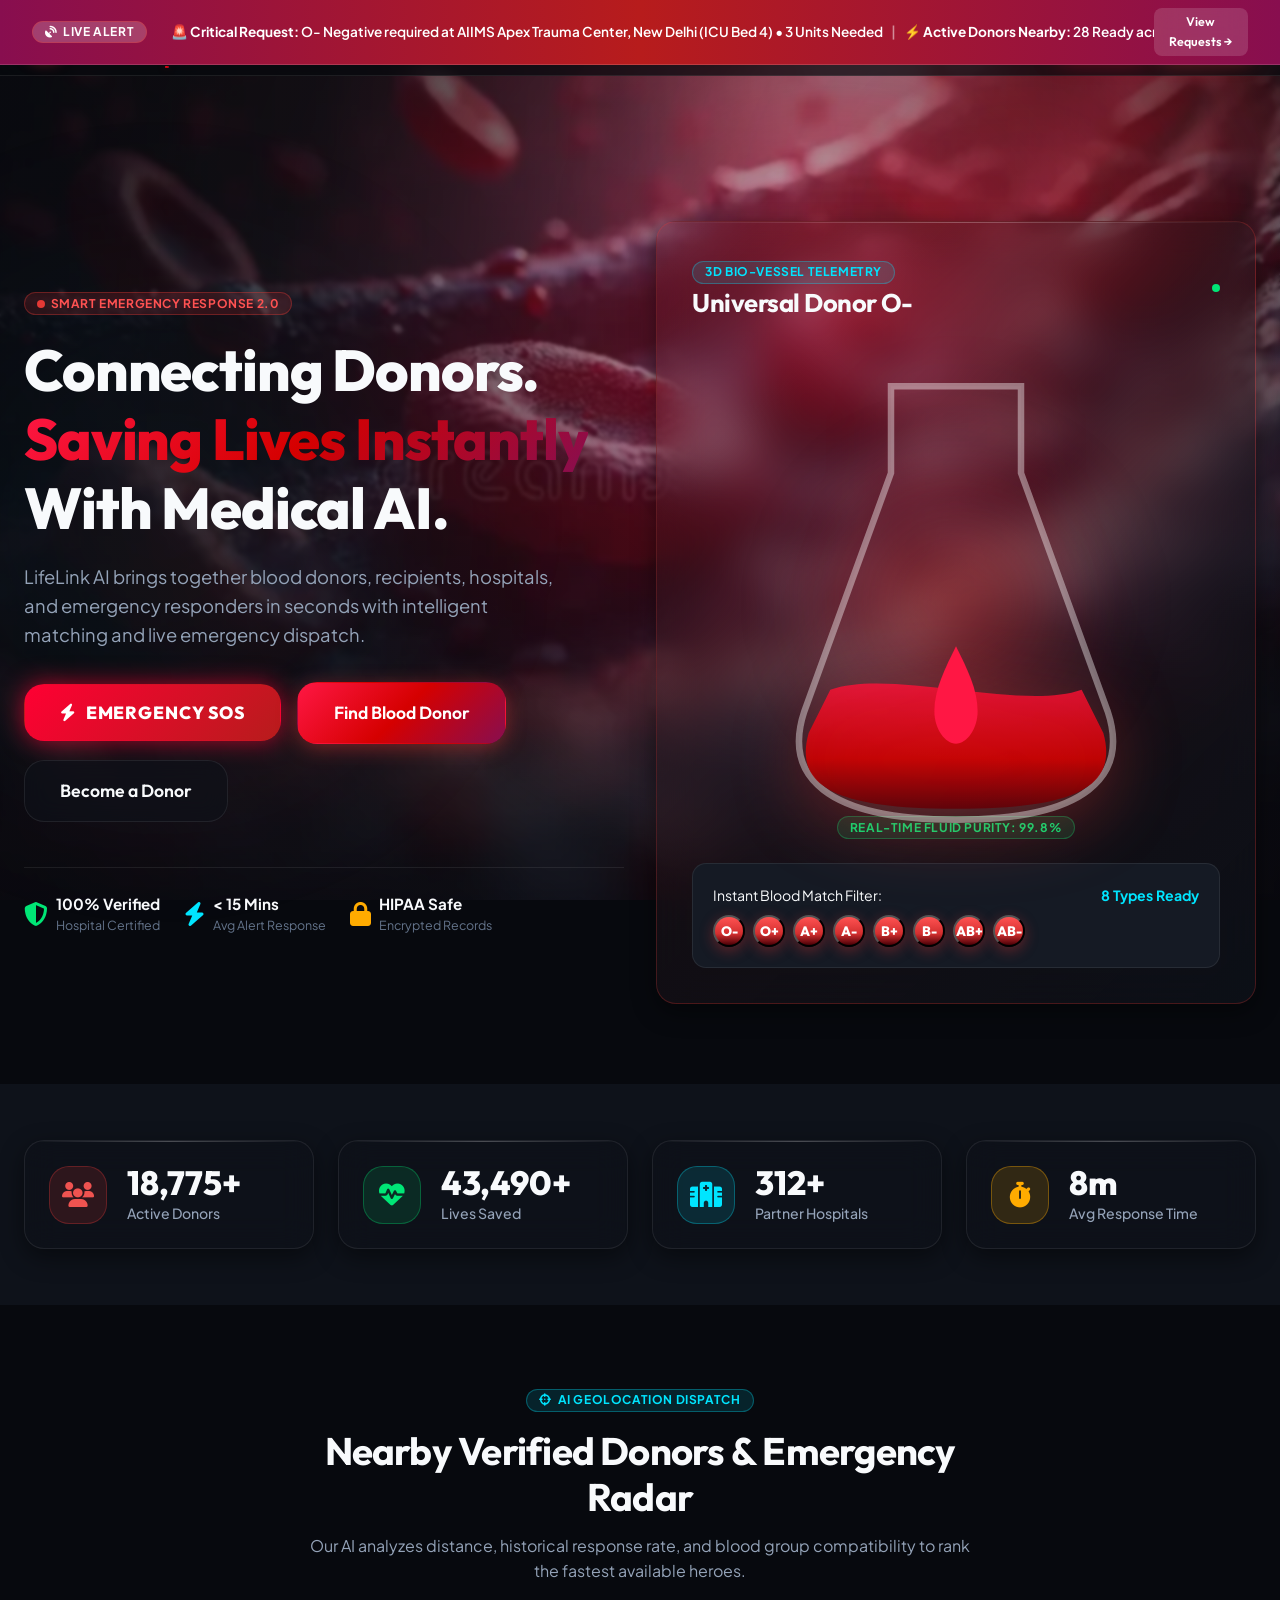
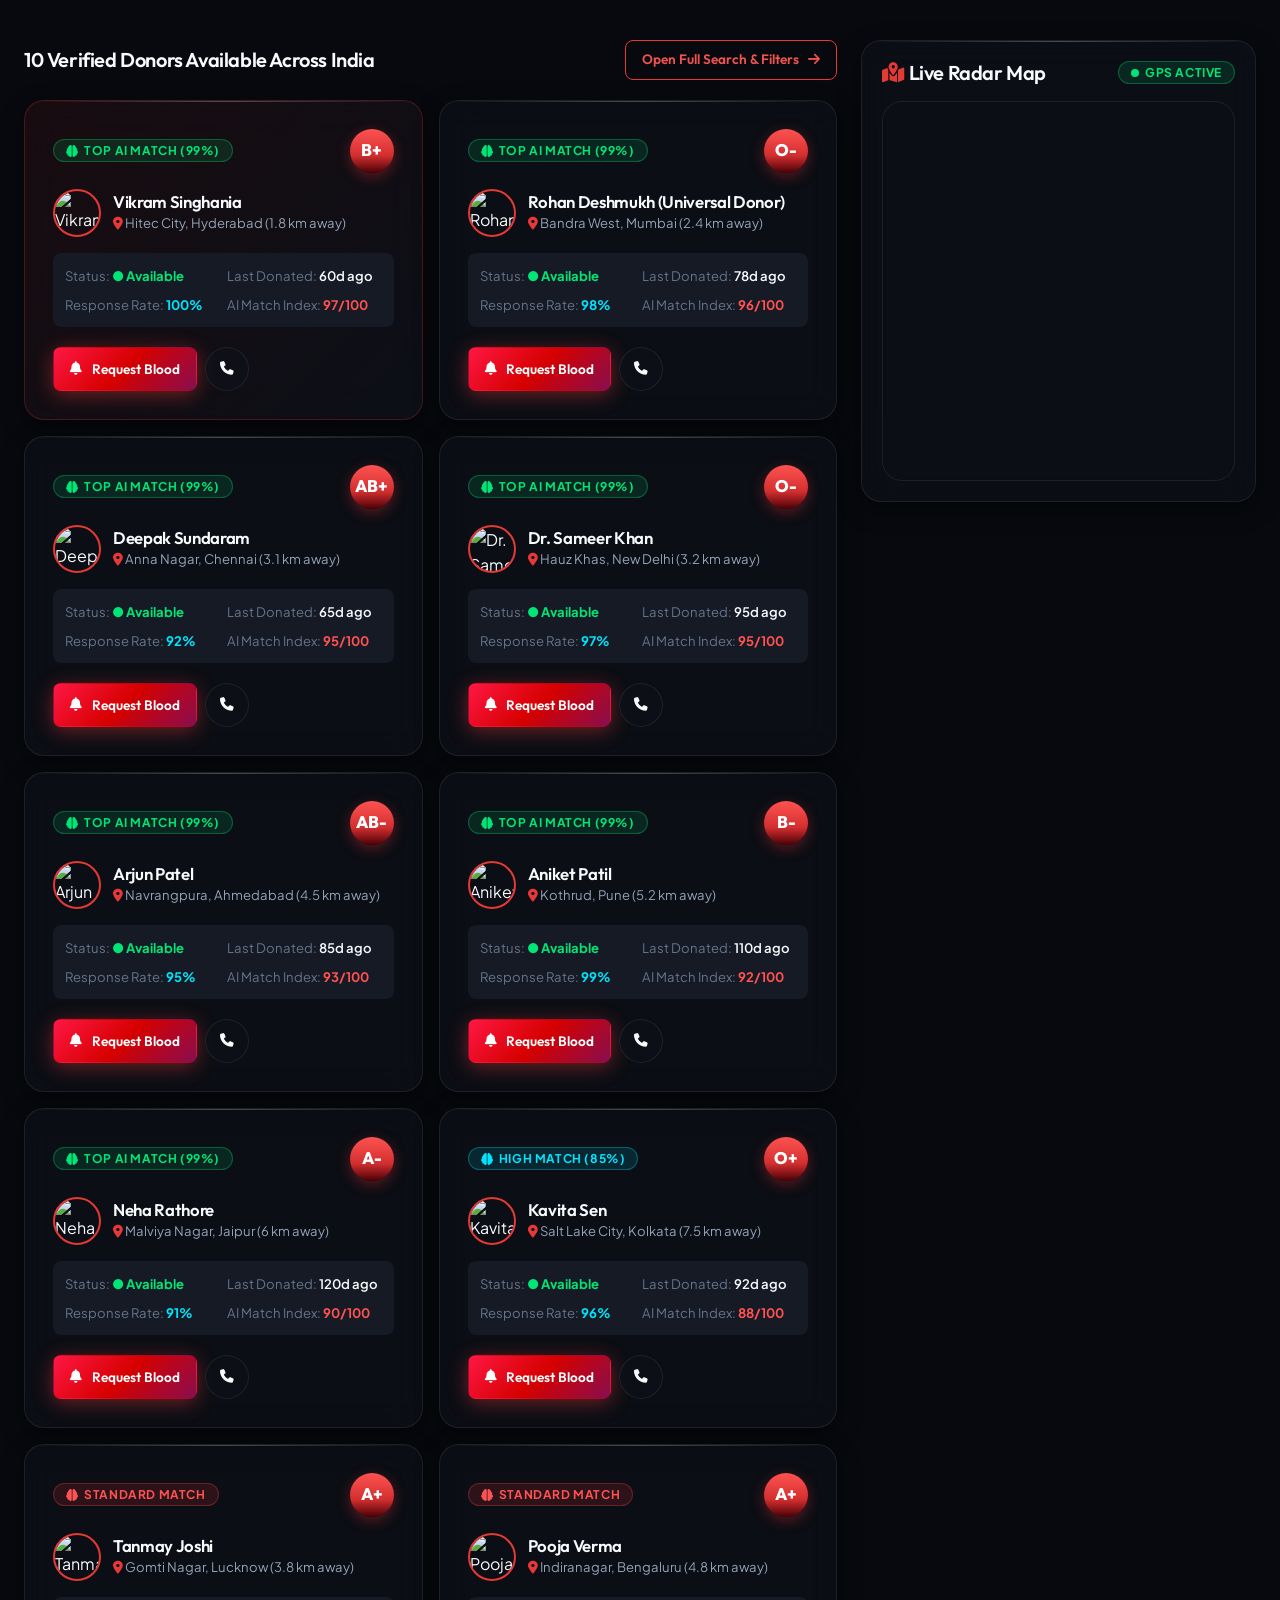
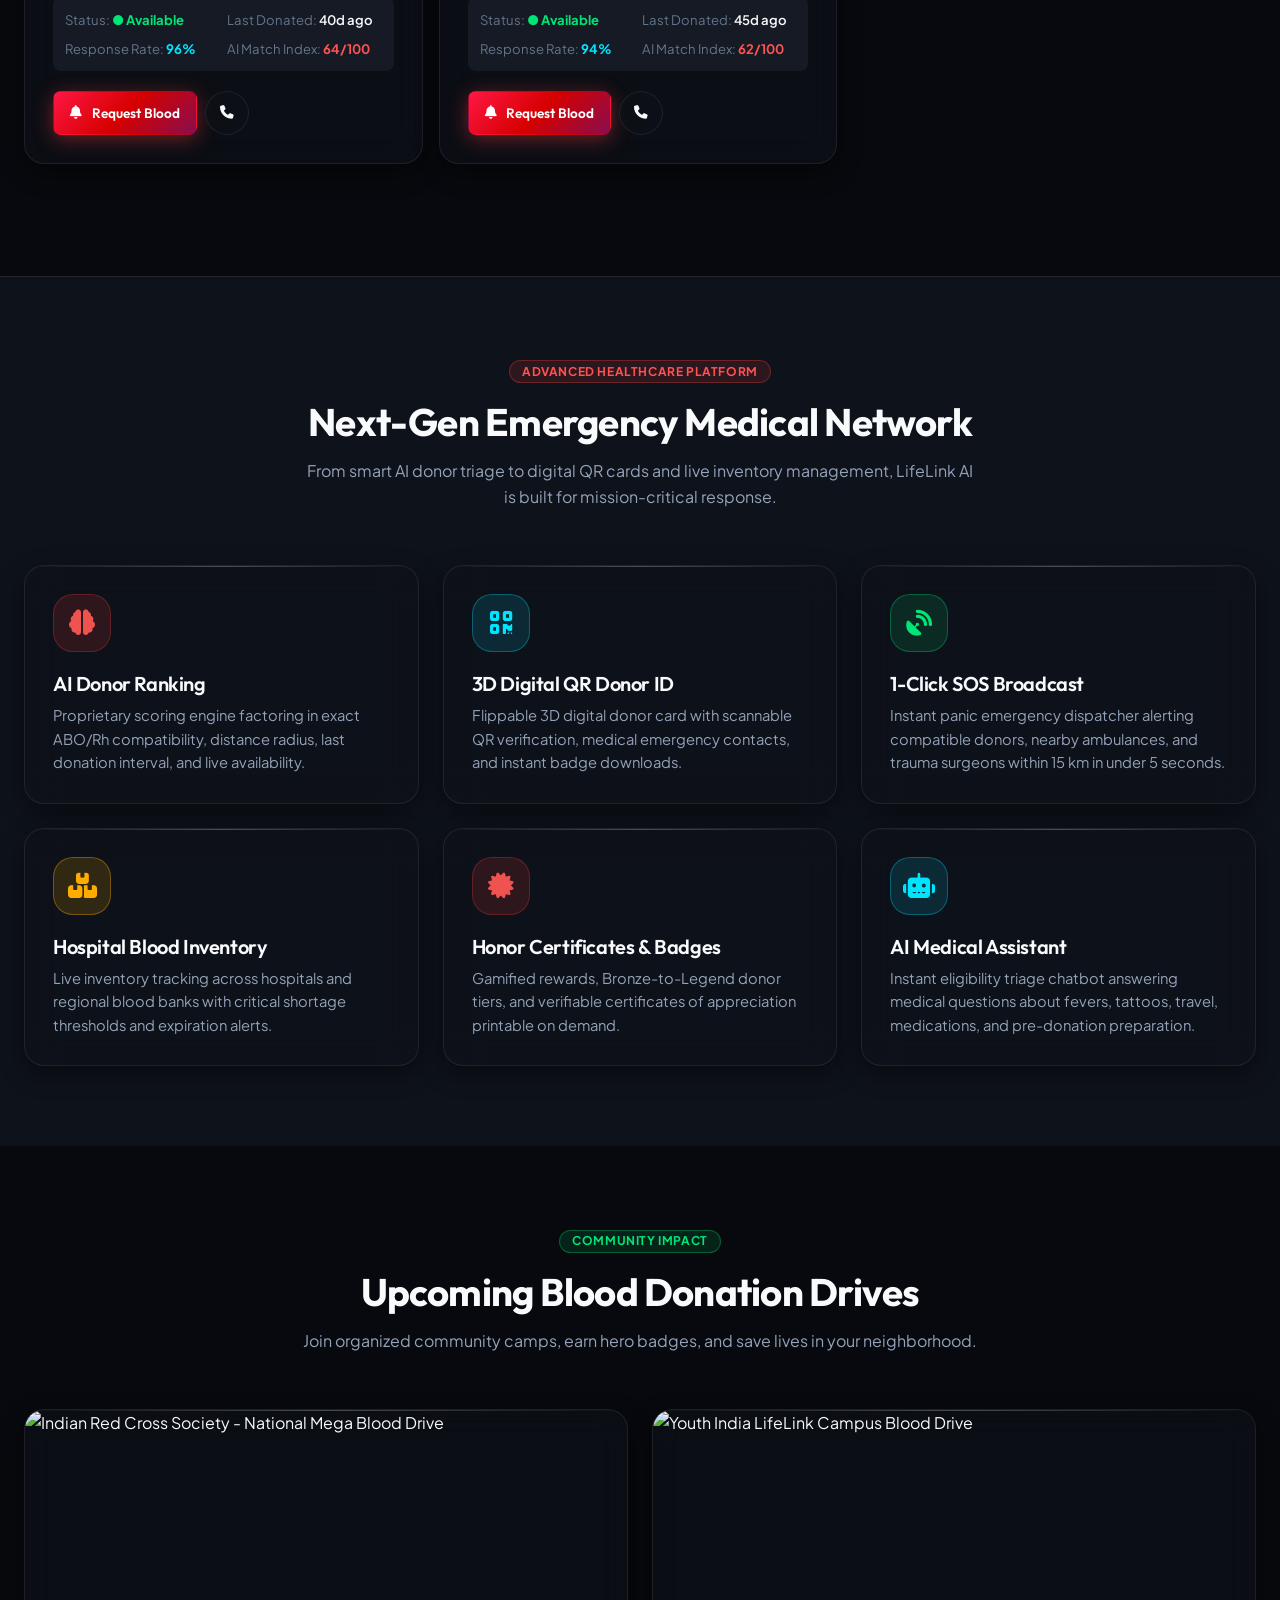
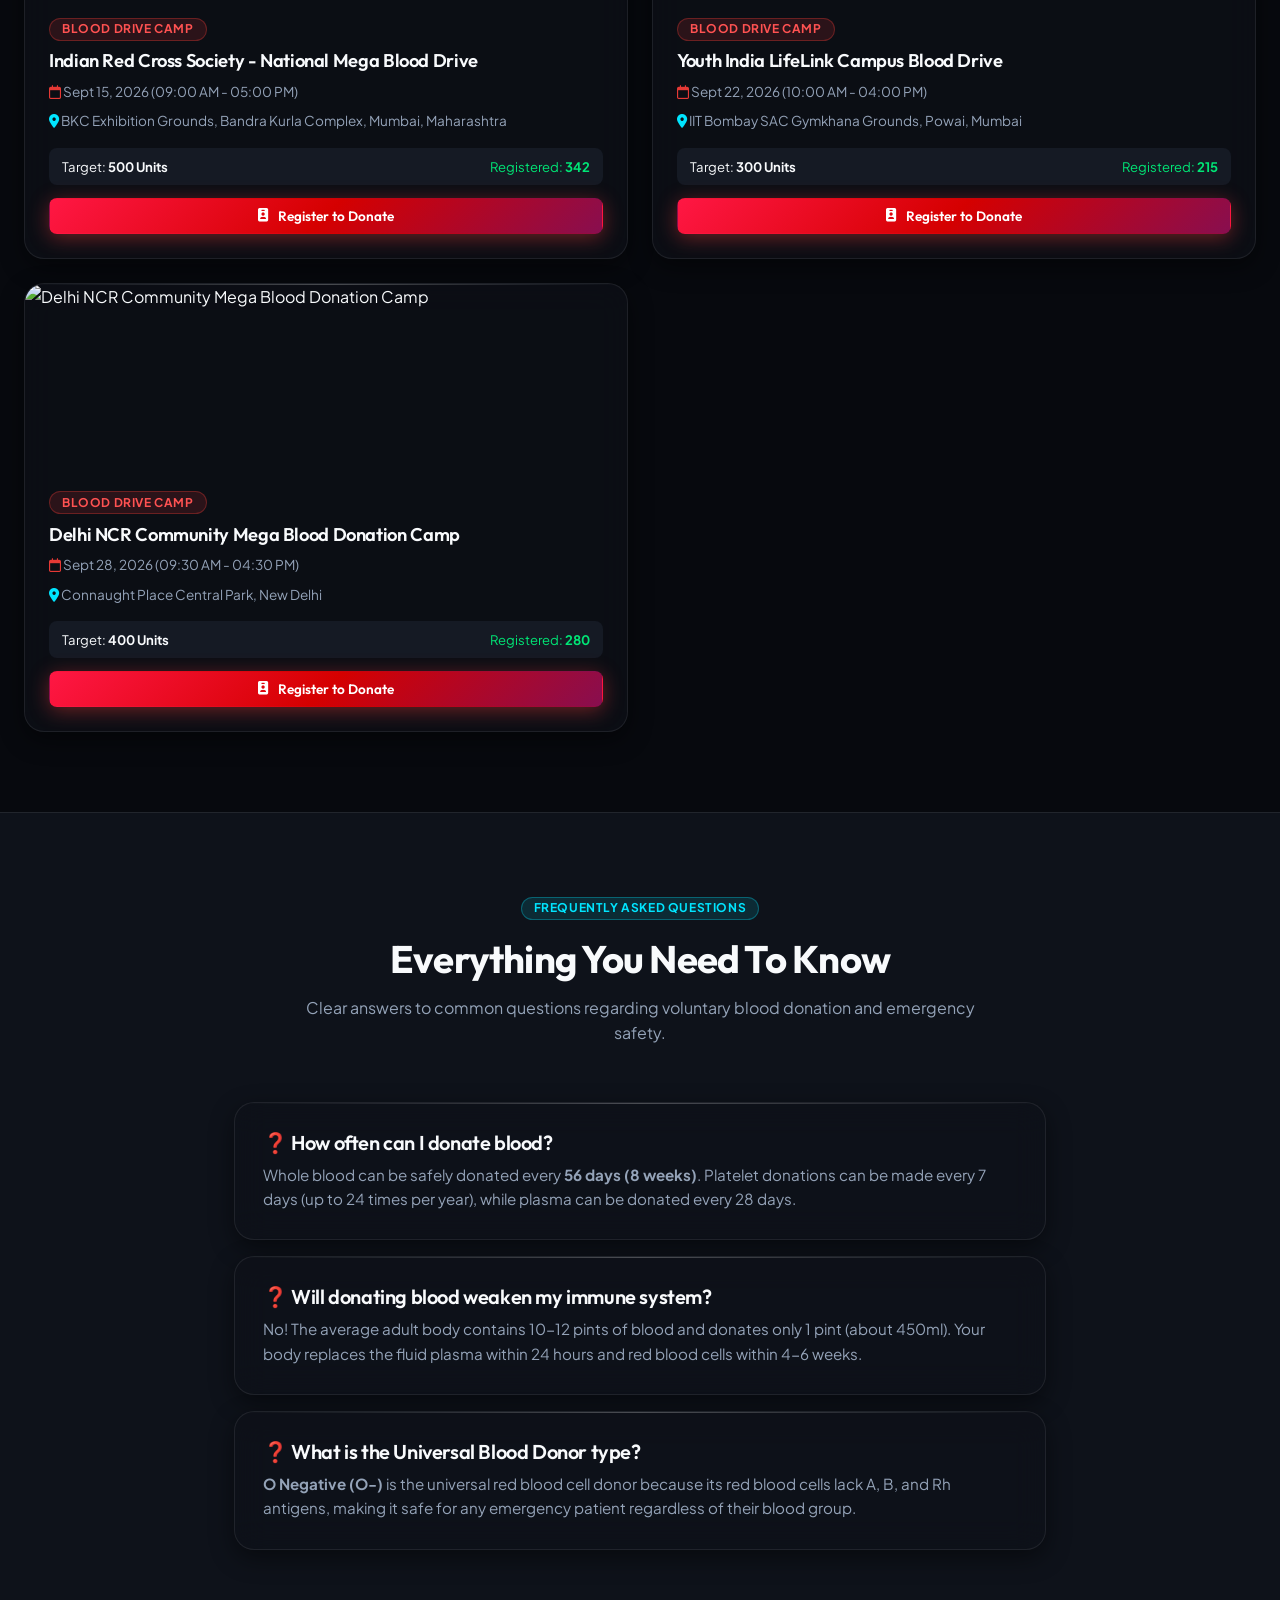
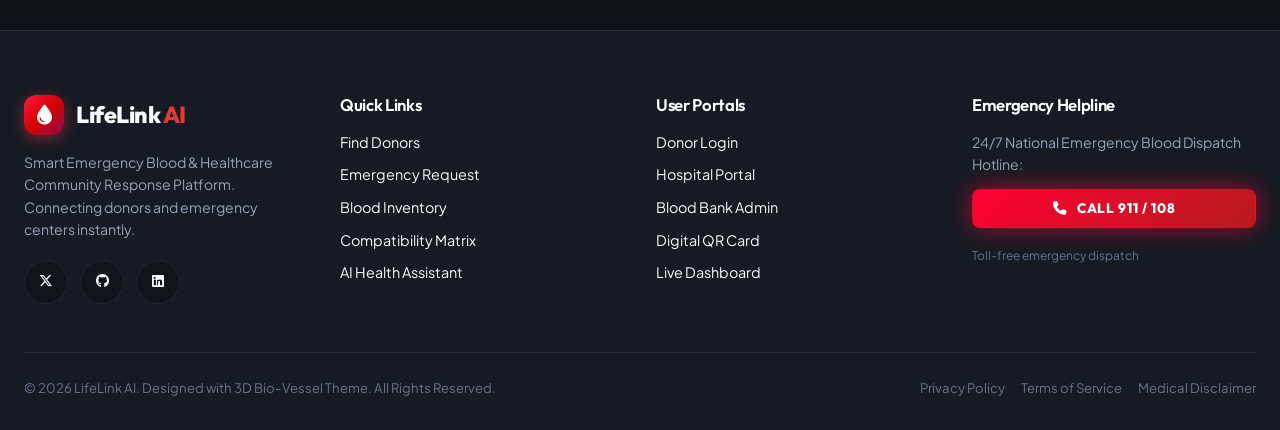
==== index.html @ 0a852bb2 "feat: LifeLink AI - Motion Video Background, Universal Light Mode & India Localization" ====
<!DOCTYPE html>
<html lang="en" data-theme="dark">
<head>
  <meta charset="UTF-8">
  <meta name="viewport" content="width=device-width, initial-scale=1.0">
  <title>LifeLink AI | Smart Emergency Blood & Community Response Platform</title>
  
  <!-- Meta SEO & PWA -->
  <meta name="description" content="LifeLink AI connects blood donors, recipients, hospitals, and emergency responders in real-time with AI matching and 3D medical visualizers.">
  <meta name="theme-color" content="#e53935">

  <!-- FontAwesome & Leaflet CSS -->
  <link rel="stylesheet" href="https://cdnjs.cloudflare.com/ajax/libs/font-awesome/6.4.0/css/all.min.css">
  <link rel="stylesheet" href="https://unpkg.com/leaflet@1.9.4/dist/leaflet.css" />

  <!-- App Stylesheets -->
  <link rel="stylesheet" href="css/style.css">
  <link rel="stylesheet" href="css/glassmorphism.css">
  <link rel="stylesheet" href="css/3d-theme.css">
  <link rel="stylesheet" href="css/dashboard.css">
  <link rel="stylesheet" href="css/responsive.css">
</head>
<body>

  <!-- Video & Motion Background Backdrop -->
  <div class="video-bg-container">
    <video class="video-bg" autoplay muted loop playsinline poster="assets/blood-cells-bg.webp">
      <source src="assets/blood-cells-motion.mp4" type="video/mp4">
    </video>
    <div class="video-bg-overlay"></div>
  </div>

  <!-- 3D WebGL Three.js Background Canvas (Blood Dropping from Glass Vase) -->
  <div id="threejs-bg-container"></div>
  <div class="ambient-glow ambient-glow-1"></div>
  <div class="ambient-glow ambient-glow-2"></div>

  <!-- App Wrapper -->
  <div class="app-wrapper">

    <!-- Emergency Broadcast Live Ticker -->
    <div class="emergency-ticker">
      <div class="container flex justify-between items-center" style="padding: 0 1rem;">
        <div class="ticker-content">
          <span class="badge badge-crimson" style="background: rgba(255,255,255,0.2); color: #fff;">
            <i class="fa-solid fa-satellite-dish"></i> LIVE ALERT
          </span>
          <div class="ticker-item">
            <span>🚨 <b>Critical Request:</b> O- Negative required at AIIMS Apex Trauma Center, New Delhi (ICU Bed 4) • 3 Units Needed</span>
            <span style="opacity: 0.5;">|</span>
            <span>⚡ <b>Active Donors Nearby:</b> 28 Ready across Mumbai, Delhi & Bengaluru • Average Dispatch: 11 Mins</span>
          </div>
        </div>
        <a href="request.html" class="btn btn-sm btn-glass" style="background: rgba(255,255,255,0.15); color: #fff; border: none; padding: 0.25rem 0.75rem; font-size: 0.78rem;">
          View Requests →
        </a>
      </div>
    </div>

    <!-- Navigation Bar -->
    <nav class="navbar">
      <div class="nav-container">
        <a href="index.html" class="nav-brand">
          <div class="brand-icon">
            <i class="fa-solid fa-droplet"></i>
          </div>
          <span>LifeLink <span class="text-crimson">AI</span></span>
        </a>

        <ul class="nav-links">
          <li><a href="index.html" class="nav-link active" data-i18n="nav_home">Home</a></li>
          <li><a href="donor-search.html" class="nav-link" data-i18n="nav_search">Find Donors</a></li>
          <li><a href="request.html" class="nav-link" data-i18n="nav_request">Request Blood</a></li>
          <li><a href="bloodbanks.html" class="nav-link" data-i18n="nav_inventory">Hospitals & Banks</a></li>
          <li><a href="compatibility.html" class="nav-link" data-i18n="nav_compatibility">Compatibility</a></li>
          <li><a href="chatbot.html" class="nav-link" data-i18n="nav_ai_bot">AI Assistant</a></li>
          <li><a href="dashboard.html" class="nav-link" data-i18n="nav_dashboard">Dashboard</a></li>
        </ul>

        <div class="nav-actions">
          <!-- Multi-language Select -->
          <select id="lang-selector" class="form-select" style="width: auto; padding: 0.4rem 0.8rem; font-size: 0.85rem; border-radius: var(--radius-full);">
            <option value="en">🇺🇸 EN</option>
            <option value="hi">🇮🇳 हिंदी</option>
            <option value="mr">🇮🇳 मराठी</option>
            <option value="es">🇪🇸 ES</option>
          </select>

          <!-- Theme Toggle -->
          <button id="theme-toggle-btn" class="btn btn-glass btn-icon" title="Toggle Dark/Light Mode">
            <i class="fa-solid fa-sun theme-toggle-icon"></i>
          </button>

          <!-- Emergency SOS Quick Button -->
          <button id="btn-trigger-sos" class="btn btn-sos btn-sm">
            <i class="fa-solid fa-triangle-exclamation"></i> SOS
          </button>

          <!-- Sign In / Dashboard CTA -->
          <a href="login.html" class="btn btn-primary btn-sm">
            <i class="fa-solid fa-arrow-right-to-bracket"></i> Login
          </a>

          <!-- Mobile Hamburger -->
          <button id="mobile-menu-toggle" class="btn btn-glass btn-icon" style="display: none;" title="Menu">
            <i class="fa-solid fa-bars"></i>
          </button>
        </div>
      </div>
    </nav>

    <!-- Main Content Area -->
    <main style="padding-top: 100px;">

      <!-- HERO SECTION -->
      <section class="container" style="padding-top: 3.5rem; padding-bottom: 5rem;">
        <div class="grid grid-cols-2 items-center gap-8">
          
          <!-- Hero Text Content -->
          <div>
            <div class="badge badge-crimson" style="margin-bottom: 1.25rem;">
              <span class="pulse-dot"></span> SMART EMERGENCY RESPONSE 2.0
            </div>
            
            <h1 style="margin-bottom: 1.2rem;">
              Connecting Donors. <br/>
              <span class="text-gradient">Saving Lives Instantly</span> <br/>
              With Medical AI.
            </h1>

            <p style="font-size: 1.15rem; margin-bottom: 2rem; max-width: 540px;" data-i18n="hero_desc">
              LifeLink AI connects critical patients, voluntary blood donors, hospital trauma centers, and blood banks in real time using 3D visual matching and intelligent GPS routing.
            </p>

            <div class="flex gap-4 items-center" style="flex-wrap: wrap;">
              <button class="btn btn-sos btn-lg btn-sos-trigger">
                <i class="fa-solid fa-bolt"></i> EMERGENCY SOS
              </button>
              <a href="donor-search.html" class="btn btn-primary btn-lg" data-i18n="btn_find_donor">
                <i class="fa-solid fa-magnifying-glass"></i> Find Donors
              </a>
              <a href="register.html" class="btn btn-glass btn-lg" data-i18n="btn_donate">
                <i class="fa-solid fa-hand-holding-heart"></i> Become a Donor
              </a>
            </div>

            <!-- Quick Trust Metric Row -->
            <div class="flex items-center gap-6" style="margin-top: 2.8rem; border-top: 1px solid var(--border-glass); padding-top: 1.5rem;">
              <div class="flex items-center gap-2">
                <i class="fa-solid fa-shield-halved text-emerald fa-xl"></i>
                <div>
                  <div style="font-weight: 700; font-size: 0.95rem;">100% Verified</div>
                  <div style="font-size: 0.78rem; color: var(--text-muted);">Hospital Certified</div>
                </div>
              </div>
              <div class="flex items-center gap-2">
                <i class="fa-solid fa-bolt text-cyan fa-xl"></i>
                <div>
                  <div style="font-weight: 700; font-size: 0.95rem;">&lt; 15 Mins</div>
                  <div style="font-size: 0.78rem; color: var(--text-muted);">Avg Alert Response</div>
                </div>
              </div>
              <div class="flex items-center gap-2">
                <i class="fa-solid fa-lock text-amber fa-xl"></i>
                <div>
                  <div style="font-weight: 700; font-size: 0.95rem;">HIPAA Safe</div>
                  <div style="font-size: 0.78rem; color: var(--text-muted);">Encrypted Records</div>
                </div>
              </div>
            </div>
          </div>

          <!-- Hero 3D Glass Flask Interactive Preview Card -->
          <div>
            <div class="glass-card glass-card-hero" style="padding: 2.2rem; position: relative;">
              
              <!-- Card Top Header -->
              <div class="flex justify-between items-center" style="margin-bottom: 1.5rem;">
                <div>
                  <span class="badge badge-cyan">3D BIO-VESSEL TELEMETRY</span>
                  <h3 style="margin-top: 0.3rem;">Universal Donor O-</h3>
                </div>
                <div class="pulse-dot emerald"></div>
              </div>

              <!-- Interactive Blood Drop Graphic Illustration / Stage -->
              <div class="glass-vase-stage">
                <div class="glass-vase-glow"></div>
                
                <!-- SVG Anatomical Flask Overlay -->
                <svg class="glass-vial-graphic" viewBox="0 0 200 240" fill="none" xmlns="http://www.w3.org/2000/svg">
                  <!-- Glass Contours -->
                  <path d="M70 20 H130 V60 L170 170 C180 200 160 220 100 220 C40 220 20 200 30 170 L70 60 Z" 
                        stroke="rgba(255,255,255,0.4)" stroke-width="3" fill="rgba(255,255,255,0.03)"/>
                  <!-- Fluid Level Inside -->
                  <path d="M42 160 C70 150 130 170 158 160 L168 180 C175 205 155 215 100 215 C45 215 25 205 32 180 Z" 
                        fill="url(#bloodGrad)" opacity="0.85"/>
                  <!-- Droplet falling inside -->
                  <path d="M100 80 C95 90 90 100 90 110 C90 118 95 125 100 125 C105 125 110 118 110 110 C110 100 105 90 100 80 Z" 
                        fill="#ff1744">
                    <animateTransform attributeName="transform" type="translate" values="0,0; 0,60; 0,0" dur="2s" repeatCount="indefinite"/>
                  </path>
                  <defs>
                    <linearGradient id="bloodGrad" x1="100" y1="150" x2="100" y2="220" gradientUnits="userSpaceOnUse">
                      <stop stop-color="#ff1744"/>
                      <stop offset="0.6" stop-color="#d50000"/>
                      <stop offset="1" stop-color="#4a0007"/>
                    </linearGradient>
                  </defs>
                </svg>

                <div style="position: absolute; bottom: 1.5rem; text-align: center; width: 100%;">
                  <span class="badge badge-emerald">REAL-TIME FLUID PURITY: 99.8%</span>
                </div>
              </div>

              <!-- Quick Mini Matcher Inside Hero Card -->
              <div style="background: var(--bg-surface-elevated); padding: 1.25rem; border-radius: var(--radius-md); border: 1px solid var(--border-glass);">
                <div class="flex justify-between items-center" style="font-size: 0.88rem; margin-bottom: 0.5rem;">
                  <span class="text-secondary">Instant Blood Match Filter:</span>
                  <span class="text-cyan" style="font-weight: 700;">8 Types Ready</span>
                </div>
                <div class="flex gap-2" style="flex-wrap: wrap;">
                  <button class="blood-badge blood-badge-sm" data-select-blood="O-" data-select-type="donor">O-</button>
                  <button class="blood-badge blood-badge-sm" data-select-blood="O+" data-select-type="donor">O+</button>
                  <button class="blood-badge blood-badge-sm" data-select-blood="A+" data-select-type="donor">A+</button>
                  <button class="blood-badge blood-badge-sm" data-select-blood="A-" data-select-type="donor">A-</button>
                  <button class="blood-badge blood-badge-sm" data-select-blood="B+" data-select-type="donor">B+</button>
                  <button class="blood-badge blood-badge-sm" data-select-blood="B-" data-select-type="donor">B-</button>
                  <button class="blood-badge blood-badge-sm" data-select-blood="AB+" data-select-type="donor">AB+</button>
                  <button class="blood-badge blood-badge-sm" data-select-blood="AB-" data-select-type="donor">AB-</button>
                </div>
              </div>

            </div>
          </div>

        </div>
      </section>

      <!-- ANIMATED STATS SECTION -->
      <section style="background: var(--bg-surface); border-y: 1px solid var(--border-glass); padding: 3.5rem 0;">
        <div class="container">
          <div class="grid grid-cols-4">
            
            <div class="glass-card stat-card">
              <div class="stat-icon crimson">
                <i class="fa-solid fa-users"></i>
              </div>
              <div>
                <div class="stat-number counter-value" data-target="24850" data-suffix="+">0</div>
                <div class="stat-label" data-i18n="stat_donors">Active Donors</div>
              </div>
            </div>

            <div class="glass-card stat-card">
              <div class="stat-icon emerald">
                <i class="fa-solid fa-heart-pulse"></i>
              </div>
              <div>
                <div class="stat-number counter-value" data-target="58420" data-suffix="+">0</div>
                <div class="stat-label" data-i18n="stat_lives">Lives Saved</div>
              </div>
            </div>

            <div class="glass-card stat-card">
              <div class="stat-icon cyan">
                <i class="fa-solid fa-hospital"></i>
              </div>
              <div>
                <div class="stat-number counter-value" data-target="420" data-suffix="+">0</div>
                <div class="stat-label" data-i18n="stat_hospitals">Partner Hospitals</div>
              </div>
            </div>

            <div class="glass-card stat-card">
              <div class="stat-icon amber">
                <i class="fa-solid fa-stopwatch"></i>
              </div>
              <div>
                <div class="stat-number counter-value" data-target="11" data-suffix="m">0</div>
                <div class="stat-label" data-i18n="stat_response">Avg Response Time</div>
              </div>
            </div>

          </div>
        </div>
      </section>

      <!-- LIVE RADAR DONOR SEARCH & MAP SECTION -->
      <section class="container" style="padding: 5rem 1.5rem;">
        <div class="section-header">
          <span class="badge badge-cyan"><i class="fa-solid fa-crosshairs"></i> AI GEOLOCATION DISPATCH</span>
          <h2>Nearby Verified Donors & Emergency Radar</h2>
          <p>Our AI analyzes distance, historical response rate, and blood group compatibility to rank the fastest available heroes.</p>
        </div>

        <div class="grid grid-cols-3 gap-6" style="margin-bottom: 2rem;">
          <!-- Left 2 Cols: Donors Grid Preview -->
          <div style="grid-column: span 2;">
            <div class="flex justify-between items-center" style="margin-bottom: 1.25rem;">
              <h4 id="matched-donors-count">Loading Available Donors...</h4>
              <a href="donor-search.html" class="btn btn-outline-crimson btn-sm">
                Open Full Search & Filters <i class="fa-solid fa-arrow-right"></i>
              </a>
            </div>
            <div id="donors-grid-container" class="grid grid-cols-2 gap-4">
              <!-- Dynamically populated by donor-search.js -->
            </div>
          </div>

          <!-- Right 1 Col: Radar Map Mini Container -->
          <div>
            <div class="glass-card" style="padding: 1.25rem;">
              <div class="flex justify-between items-center" style="margin-bottom: 1rem;">
                <h4><i class="fa-solid fa-map-location-dot text-crimson"></i> Live Radar Map</h4>
                <span class="badge badge-emerald"><span class="pulse-dot emerald"></span> GPS ACTIVE</span>
              </div>
              <div id="map-container" style="height: 380px;"></div>
            </div>
          </div>
        </div>
      </section>

      <!-- FEATURES SHOWCASE -->
      <section style="background: var(--bg-surface); padding: 5rem 0; border-top: 1px solid var(--border-glass);">
        <div class="container">
          <div class="section-header">
            <span class="badge badge-crimson">ADVANCED HEALTHCARE PLATFORM</span>
            <h2 data-i18n="section_features_title">Next-Gen Emergency Medical Network</h2>
            <p>From smart AI donor triage to digital QR cards and live inventory management, LifeLink AI is built for mission-critical response.</p>
          </div>

          <div class="grid grid-cols-3 gap-6">
            
            <div class="glass-card">
              <div class="stat-icon crimson" style="margin-bottom: 1.25rem;">
                <i class="fa-solid fa-brain"></i>
              </div>
              <h4>AI Donor Ranking</h4>
              <p style="margin-top: 0.5rem; font-size: 0.92rem;">
                Proprietary scoring engine factoring in exact ABO/Rh compatibility, distance radius, last donation interval, and live availability.
              </p>
            </div>

            <div class="glass-card">
              <div class="stat-icon cyan" style="margin-bottom: 1.25rem;">
                <i class="fa-solid fa-qrcode"></i>
              </div>
              <h4>3D Digital QR Donor ID</h4>
              <p style="margin-top: 0.5rem; font-size: 0.92rem;">
                Flippable 3D digital donor card with scannable QR verification, medical emergency contacts, and instant badge downloads.
              </p>
            </div>

            <div class="glass-card">
              <div class="stat-icon emerald" style="margin-bottom: 1.25rem;">
                <i class="fa-solid fa-satellite-dish"></i>
              </div>
              <h4>1-Click SOS Broadcast</h4>
              <p style="margin-top: 0.5rem; font-size: 0.92rem;">
                Instant panic emergency dispatcher alerting compatible donors, nearby ambulances, and trauma surgeons within 15 km in under 5 seconds.
              </p>
            </div>

            <div class="glass-card">
              <div class="stat-icon amber" style="margin-bottom: 1.25rem;">
                <i class="fa-solid fa-boxes-stacked"></i>
              </div>
              <h4>Hospital Blood Inventory</h4>
              <p style="margin-top: 0.5rem; font-size: 0.92rem;">
                Live inventory tracking across hospitals and regional blood banks with critical shortage thresholds and expiration alerts.
              </p>
            </div>

            <div class="glass-card">
              <div class="stat-icon crimson" style="margin-bottom: 1.25rem;">
                <i class="fa-solid fa-certificate"></i>
              </div>
              <h4>Honor Certificates & Badges</h4>
              <p style="margin-top: 0.5rem; font-size: 0.92rem;">
                Gamified rewards, Bronze-to-Legend donor tiers, and verifiable certificates of appreciation printable on demand.
              </p>
            </div>

            <div class="glass-card">
              <div class="stat-icon cyan" style="margin-bottom: 1.25rem;">
                <i class="fa-solid fa-robot"></i>
              </div>
              <h4>AI Medical Assistant</h4>
              <p style="margin-top: 0.5rem; font-size: 0.92rem;">
                Instant eligibility triage chatbot answering medical questions about fevers, tattoos, travel, medications, and pre-donation preparation.
              </p>
            </div>

          </div>
        </div>
      </section>

      <!-- UPCOMING BLOOD CAMPS -->
      <section class="container" style="padding: 5rem 1.5rem;">
        <div class="section-header">
          <span class="badge badge-emerald">COMMUNITY IMPACT</span>
          <h2 data-i18n="section_camps_title">Upcoming Blood Donation Drives</h2>
          <p>Join organized community camps, earn hero badges, and save lives in your neighborhood.</p>
        </div>

        <div id="donation-camps-grid" class="grid grid-cols-2 gap-6">
          <!-- Populated by bloodbanks.js -->
        </div>
      </section>

      <!-- FAQ ACCORDION -->
      <section style="background: var(--bg-surface); padding: 5rem 0; border-top: 1px solid var(--border-glass);">
        <div class="container" style="max-width: 860px;">
          <div class="section-header">
            <span class="badge badge-cyan">FREQUENTLY ASKED QUESTIONS</span>
            <h2>Everything You Need To Know</h2>
            <p>Clear answers to common questions regarding voluntary blood donation and emergency safety.</p>
          </div>

          <div class="flex flex-col gap-4">
            <div class="glass-card">
              <h4>❓ How often can I donate blood?</h4>
              <p style="margin-top: 0.5rem; font-size: 0.95rem;">
                Whole blood can be safely donated every <b>56 days (8 weeks)</b>. Platelet donations can be made every 7 days (up to 24 times per year), while plasma can be donated every 28 days.
              </p>
            </div>

            <div class="glass-card">
              <h4>❓ Will donating blood weaken my immune system?</h4>
              <p style="margin-top: 0.5rem; font-size: 0.95rem;">
                No! The average adult body contains 10-12 pints of blood and donates only 1 pint (about 450ml). Your body replaces the fluid plasma within 24 hours and red blood cells within 4-6 weeks.
              </p>
            </div>

            <div class="glass-card">
              <h4>❓ What is the Universal Blood Donor type?</h4>
              <p style="margin-top: 0.5rem; font-size: 0.95rem;">
                <b>O Negative (O-)</b> is the universal red blood cell donor because its red blood cells lack A, B, and Rh antigens, making it safe for any emergency patient regardless of their blood group.
              </p>
            </div>
          </div>
        </div>
      </section>

    </main>

    <!-- FOOTER -->
    <footer style="background: var(--bg-surface-elevated); border-top: 1px solid var(--border-glass); padding: 4rem 0 2rem 0;">
      <div class="container">
        <div class="grid grid-cols-4 gap-8" style="margin-bottom: 3rem;">
          
          <div style="grid-column: span 1;">
            <div class="nav-brand" style="margin-bottom: 1rem;">
              <div class="brand-icon"><i class="fa-solid fa-droplet"></i></div>
              <span>LifeLink <span class="text-crimson">AI</span></span>
            </div>
            <p style="font-size: 0.88rem; margin-bottom: 1.2rem;">
              Smart Emergency Blood & Healthcare Community Response Platform. Connecting donors and emergency centers instantly.
            </p>
            <div class="flex gap-3">
              <a href="#" class="btn btn-glass btn-icon btn-sm"><i class="fa-brands fa-x-twitter"></i></a>
              <a href="#" class="btn btn-glass btn-icon btn-sm"><i class="fa-brands fa-github"></i></a>
              <a href="#" class="btn btn-glass btn-icon btn-sm"><i class="fa-brands fa-linkedin"></i></a>
            </div>
          </div>

          <div>
            <h5 style="margin-bottom: 1rem; color: #fff;">Quick Links</h5>
            <ul style="list-style: none; display: flex; flex-direction: column; gap: 0.6rem; font-size: 0.9rem;">
              <li><a href="donor-search.html" class="text-secondary">Find Donors</a></li>
              <li><a href="request.html" class="text-secondary">Emergency Request</a></li>
              <li><a href="bloodbanks.html" class="text-secondary">Blood Inventory</a></li>
              <li><a href="compatibility.html" class="text-secondary">Compatibility Matrix</a></li>
              <li><a href="chatbot.html" class="text-secondary">AI Health Assistant</a></li>
            </ul>
          </div>

          <div>
            <h5 style="margin-bottom: 1rem; color: #fff;">User Portals</h5>
            <ul style="list-style: none; display: flex; flex-direction: column; gap: 0.6rem; font-size: 0.9rem;">
              <li><a href="login.html" class="text-secondary">Donor Login</a></li>
              <li><a href="login.html" class="text-secondary">Hospital Portal</a></li>
              <li><a href="login.html" class="text-secondary">Blood Bank Admin</a></li>
              <li><a href="profile.html" class="text-secondary">Digital QR Card</a></li>
              <li><a href="dashboard.html" class="text-secondary">Live Dashboard</a></li>
            </ul>
          </div>

          <div>
            <h5 style="margin-bottom: 1rem; color: #fff;">Emergency Helpline</h5>
            <p style="font-size: 0.88rem; margin-bottom: 0.8rem;">24/7 National Emergency Blood Dispatch Hotline:</p>
            <a href="tel:911" class="btn btn-sos btn-sm" style="width: 100%; margin-bottom: 0.8rem;">
              <i class="fa-solid fa-phone"></i> CALL 911 / 108
            </a>
            <span style="font-size: 0.75rem; color: var(--text-muted);">Toll-free emergency dispatch</span>
          </div>

        </div>

        <div class="flex justify-between items-center" style="border-top: 1px solid var(--border-glass); padding-top: 1.5rem; font-size: 0.82rem; color: var(--text-muted); flex-wrap: wrap; gap: 1rem;">
          <div>© 2026 LifeLink AI. Designed with 3D Bio-Vessel Theme. All Rights Reserved.</div>
          <div class="flex gap-4">
            <a href="#" class="text-secondary">Privacy Policy</a>
            <a href="#" class="text-secondary">Terms of Service</a>
            <a href="#" class="text-secondary">Medical Disclaimer</a>
          </div>
        </div>
      </div>
    </footer>

  </div>

  <!-- EMERGENCY SOS COUNTDOWN MODAL -->
  <div id="modal-sos-countdown" class="modal-overlay">
    <div class="modal-container text-center" style="border-color: #ff1744;">
      <div style="font-size: 3.5rem; color: #ff1744; margin-bottom: 0.5rem; animation: pulse-sos 1s infinite;">
        🚨
      </div>
      <h2 style="color: #ff1744; margin-bottom: 0.5rem;">CRITICAL EMERGENCY SOS</h2>
      <p style="margin-bottom: 1.5rem;">
        Broadcasting emergency blood requirement and GPS location to all <b>compatible nearby donors</b>, <b>trauma centers</b>, and <b>emergency response dispatch</b> in:
      </p>

      <!-- Big Countdown Digits -->
      <div id="sos-timer-number" style="font-family: var(--font-heading); font-size: 4.5rem; font-weight: 900; color: #ff1744; line-height: 1; margin-bottom: 1.5rem;">
        5
      </div>

      <div class="flex gap-3 justify-center">
        <button id="btn-cancel-sos" class="btn btn-secondary btn-lg">
          <i class="fa-solid fa-xmark"></i> Cancel (False Alarm)
        </button>
        <button id="btn-confirm-instant-sos" class="btn btn-sos btn-lg">
          <i class="fa-solid fa-bolt"></i> Send Instantly Now
        </button>
      </div>
    </div>
  </div>

  <!-- Scripts -->
  <script src="https://cdnjs.cloudflare.com/ajax/libs/three.js/r128/three.min.js"></script>
  <script src="https://unpkg.com/leaflet@1.9.4/dist/leaflet.js"></script>
  <script src="https://cdn.jsdelivr.net/npm/chart.js"></script>
  
  <script src="js/3d-blood-vase.js"></script>
  <script src="js/database.js"></script>
  <script src="js/auth.js"></script>
  <script src="js/app.js"></script>
  <script src="js/sos.js"></script>
  <script src="js/donor-search.js"></script>
  <script src="js/bloodbanks.js"></script>

</body>
</html>
---- css/style.css ----
/* ==========================================================================
   LifeLink AI - Core Design System & CSS Variables
   ========================================================================== */

@import url('https://fonts.googleapis.com/css2?family=Outfit:wght@300;400;500;600;700;800;900&family=Plus+Jakarta+Sans:wght@300;400;500;600;700;800&family=JetBrains+Mono:wght@400;500;600&display=swap');

:root {
  /* Brand Color Palette - Deep Ruby & Crimson Medical Theme */
  --primary-50: #ffebee;
  --primary-100: #ffcdd2;
  --primary-200: #ef9a9a;
  --primary-300: #e57373;
  --primary-400: #ef5350;
  --primary-500: #e53935; /* Primary Red */
  --primary-600: #d32f2f;
  --primary-700: #c62828;
  --primary-800: #b71c1c;
  --primary-900: #880e4f;
  --primary-glow: rgba(229, 57, 53, 0.45);
  --primary-glow-subtle: rgba(229, 57, 53, 0.15);

  /* Secondary & Accents */
  --accent-cyan: #00e5ff;
  --accent-cyan-glow: rgba(0, 229, 255, 0.35);
  --accent-emerald: #00e676;
  --accent-emerald-glow: rgba(0, 230, 118, 0.35);
  --accent-amber: #ffab00;
  --accent-amber-glow: rgba(255, 171, 0, 0.35);
  --accent-purple: #b388ff;

  /* Dark Theme (Default) */
  --bg-main: #07090e;
  --bg-surface: #0e121a;
  --bg-surface-elevated: #151a24;
  --bg-surface-card: rgba(18, 24, 38, 0.75);
  --bg-glass: rgba(14, 18, 26, 0.65);
  --bg-glass-heavy: rgba(10, 13, 20, 0.88);
  --bg-glass-light: rgba(255, 255, 255, 0.04);
  
  --border-glass: rgba(255, 255, 255, 0.08);
  --border-glass-hover: rgba(229, 57, 53, 0.4);
  --border-glass-active: rgba(229, 57, 53, 0.8);

  --text-primary: #f8fafc;
  --text-secondary: #94a3b8;
  --text-muted: #64748b;
  --text-inverted: #07090e;

  /* Gradients */
  --grad-primary: linear-gradient(135deg, #ff1744 0%, #d50000 50%, #880e4f 100%);
  --grad-blood: linear-gradient(180deg, #ff5252 0%, #d32f2f 60%, #4a0007 100%);
  --grad-plasma: linear-gradient(135deg, #00e5ff 0%, #0091ea 100%);
  --grad-emerald: linear-gradient(135deg, #00e676 0%, #00b0ff 100%);
  --grad-dark-card: linear-gradient(145deg, rgba(26, 32, 48, 0.8) 0%, rgba(12, 16, 26, 0.9) 100%);
  --grad-glass-border: linear-gradient(135deg, rgba(255,255,255,0.2) 0%, rgba(229,57,53,0.3) 50%, rgba(255,255,255,0.05) 100%);

  /* Shadows */
  --shadow-sm: 0 2px 8px rgba(0, 0, 0, 0.3);
  --shadow-md: 0 8px 24px rgba(0, 0, 0, 0.45);
  --shadow-lg: 0 16px 40px rgba(0, 0, 0, 0.6);
  --shadow-glow: 0 0 30px var(--primary-glow);
  --shadow-glow-cyan: 0 0 30px var(--accent-cyan-glow);

  /* Typography */
  --font-heading: 'Outfit', sans-serif;
  --font-body: 'Plus Jakarta Sans', sans-serif;
  --font-mono: 'JetBrains Mono', monospace;

  /* Layout & Spacing */
  --radius-sm: 8px;
  --radius-md: 14px;
  --radius-lg: 20px;
  --radius-xl: 28px;
  --radius-full: 9999px;

  --transition-fast: 0.15s cubic-bezier(0.4, 0, 0.2, 1);
  --transition-normal: 0.25s cubic-bezier(0.4, 0, 0.2, 1);
  --transition-smooth: 0.4s cubic-bezier(0.16, 1, 0.3, 1);
  --transition-bounce: 0.5s cubic-bezier(0.34, 1.56, 0.64, 1);
}

/* Light Theme Variables */
[data-theme="light"] {
  --bg-main: #f4f7fb;
  --bg-surface: #ffffff;
  --bg-surface-elevated: #f1f5f9;
  --bg-surface-card: rgba(255, 255, 255, 0.92);
  --bg-glass: rgba(255, 255, 255, 0.82);
  --bg-glass-heavy: rgba(255, 255, 255, 0.96);
  --bg-glass-light: rgba(241, 245, 249, 0.85);
  
  --border-glass: rgba(15, 23, 42, 0.08);
  --border-glass-hover: rgba(229, 57, 53, 0.5);
  --border-glass-active: rgba(229, 57, 53, 0.9);

  --text-primary: #0f172a;
  --text-secondary: #334155;
  --text-muted: #64748b;
  --text-inverted: #f8fafc;

  --grad-dark-card: linear-gradient(145deg, rgba(255, 255, 255, 0.98) 0%, rgba(241, 245, 249, 0.92) 100%);
  --grad-glass-border: linear-gradient(135deg, rgba(255,255,255,0.9) 0%, rgba(229,57,53,0.3) 50%, rgba(0,0,0,0.06) 100%);
  --shadow-sm: 0 2px 8px rgba(15, 23, 42, 0.05);
  --shadow-md: 0 8px 24px rgba(15, 23, 42, 0.08);
  --shadow-lg: 0 16px 40px rgba(15, 23, 42, 0.12);
}

/* Base Reset */
*, *::before, *::after {
  box-sizing: border-box;
  margin: 0;
  padding: 0;
}

html {
  scroll-behavior: smooth;
  font-size: 16px;
  overflow-x: hidden;
}

body {
  font-family: var(--font-body);
  background-color: var(--bg-main);
  color: var(--text-primary);
  min-height: 100vh;
  line-height: 1.6;
  position: relative;
  overflow-x: hidden;
  transition: background-color var(--transition-smooth), color var(--transition-smooth);
}

/* Video & Image Motion Background Container */
.video-bg-container {
  position: fixed;
  top: 0;
  left: 0;
  width: 100vw;
  height: 100vh;
  z-index: 0;
  pointer-events: none;
  overflow: hidden;
}

.video-bg {
  width: 100%;
  height: 100%;
  object-fit: cover;
  display: block;
  transform: scale(1.02);
  transition: filter var(--transition-smooth), opacity var(--transition-smooth);
}

.video-bg-overlay {
  position: absolute;
  inset: 0;
  background: radial-gradient(circle at 65% 35%, rgba(136, 14, 79, 0.3) 0%, rgba(7, 9, 14, 0.76) 55%, rgba(7, 9, 14, 0.94) 100%);
  backdrop-filter: blur(1.5px);
  -webkit-backdrop-filter: blur(1.5px);
  transition: background var(--transition-smooth), backdrop-filter var(--transition-smooth);
}

[data-theme="light"] .video-bg {
  filter: brightness(1.08) saturate(0.9) contrast(0.95);
  opacity: 0.85;
}

[data-theme="light"] .video-bg-overlay {
  background: radial-gradient(circle at 50% 25%, rgba(255, 235, 238, 0.72) 0%, rgba(248, 250, 253, 0.88) 50%, rgba(241, 245, 249, 0.95) 100%);
  backdrop-filter: blur(4px);
  -webkit-backdrop-filter: blur(4px);
}

/* 3D Canvas Background Container */
#threejs-bg-container {
  position: fixed;
  top: 0;
  left: 0;
  width: 100vw;
  height: 100vh;
  z-index: 1;
  pointer-events: none;
  overflow: hidden;
}

#canvas3d {
  width: 100%;
  height: 100%;
  display: block;
}

/* Background Ambient Lighting & Gradients */
.ambient-glow {
  position: fixed;
  border-radius: 50%;
  filter: blur(120px);
  pointer-events: none;
  z-index: 1;
  opacity: 0.6;
}

.ambient-glow-1 {
  top: -10%;
  right: -5%;
  width: 50vw;
  height: 50vw;
  background: radial-gradient(circle, rgba(229, 57, 53, 0.25) 0%, rgba(136, 14, 79, 0.05) 70%, transparent 100%);
}

.ambient-glow-2 {
  bottom: 10%;
  left: -10%;
  width: 45vw;
  height: 45vw;
  background: radial-gradient(circle, rgba(0, 229, 255, 0.12) 0%, rgba(0, 145, 234, 0.03) 70%, transparent 100%);
}

[data-theme="light"] .ambient-glow-1 {
  background: radial-gradient(circle, rgba(229, 57, 53, 0.15) 0%, rgba(255, 205, 210, 0.08) 70%, transparent 100%);
  opacity: 0.8;
}

[data-theme="light"] .ambient-glow-2 {
  background: radial-gradient(circle, rgba(0, 229, 255, 0.08) 0%, rgba(178, 235, 242, 0.05) 70%, transparent 100%);
  opacity: 0.7;
}

/* App Wrapper */
.app-wrapper {
  position: relative;
  z-index: 1;
  display: flex;
  flex-direction: column;
  min-height: 100vh;
}

/* Typography Helpers */
h1, h2, h3, h4, h5, h6 {
  font-family: var(--font-heading);
  font-weight: 700;
  line-height: 1.2;
  color: var(--text-primary);
  letter-spacing: -0.02em;
}

h1 { font-size: clamp(2.2rem, 4.5vw, 3.8rem); font-weight: 800; }
h2 { font-size: clamp(1.75rem, 3vw, 2.5rem); }
h3 { font-size: clamp(1.3rem, 2vw, 1.75rem); }
h4 { font-size: 1.25rem; font-weight: 600; }
h5 { font-size: 1.05rem; font-weight: 600; }
h6 { font-size: 0.9rem; font-weight: 600; }

p {
  color: var(--text-secondary);
  font-size: 1rem;
}

a {
  color: inherit;
  text-decoration: none;
  transition: color var(--transition-fast);
}

.text-gradient {
  background: var(--grad-primary);
  -webkit-background-clip: text;
  -webkit-text-fill-color: transparent;
  display: inline-block;
}

.text-gradient-cyan {
  background: var(--grad-plasma);
  -webkit-background-clip: text;
  -webkit-text-fill-color: transparent;
  display: inline-block;
}

.text-gradient-emerald {
  background: var(--grad-emerald);
  -webkit-background-clip: text;
  -webkit-text-fill-color: transparent;
  display: inline-block;
}

.text-crimson { color: var(--primary-500) !important; }
.text-cyan { color: var(--accent-cyan) !important; }
.text-emerald { color: var(--accent-emerald) !important; }
.text-amber { color: var(--accent-amber) !important; }
.text-muted { color: var(--text-muted) !important; }

/* Container & Grid */
.container {
  width: 100%;
  max-width: 1320px;
  margin: 0 auto;
  padding: 0 1.5rem;
}

.container-fluid {
  width: 100%;
  padding: 0 2rem;
}

.grid {
  display: grid;
  gap: 1.5rem;
}

.grid-cols-2 { grid-template-columns: repeat(2, 1fr); }
.grid-cols-3 { grid-template-columns: repeat(3, 1fr); }
.grid-cols-4 { grid-template-columns: repeat(4, 1fr); }

.flex { display: flex; }
.flex-col { flex-direction: column; }
.items-center { align-items: center; }
.justify-between { justify-content: space-between; }
.justify-center { justify-content: center; }
.gap-1 { gap: 0.25rem; }
.gap-2 { gap: 0.5rem; }
.gap-3 { gap: 0.75rem; }
.gap-4 { gap: 1rem; }
.gap-6 { gap: 1.5rem; }
.gap-8 { gap: 2rem; }

/* Global Buttons */
.btn {
  display: inline-flex;
  align-items: center;
  justify-content: center;
  gap: 0.6rem;
  padding: 0.8rem 1.6rem;
  border-radius: var(--radius-md);
  font-family: var(--font-heading);
  font-weight: 600;
  font-size: 0.95rem;
  cursor: pointer;
  border: 1px solid transparent;
  transition: all var(--transition-normal);
  text-align: center;
  position: relative;
  overflow: hidden;
  user-select: none;
}

.btn::after {
  content: '';
  position: absolute;
  top: 50%;
  left: 50%;
  width: 120%;
  height: 120%;
  background: radial-gradient(circle, rgba(255,255,255,0.2) 0%, transparent 60%);
  transform: translate(-50%, -50%) scale(0);
  opacity: 0;
  transition: transform 0.5s, opacity 0.3s;
}

.btn:active::after {
  transform: translate(-50%, -50%) scale(1);
  opacity: 1;
  transition: 0s;
}

.btn-primary {
  background: var(--grad-primary);
  color: #ffffff;
  box-shadow: 0 4px 20px var(--primary-glow);
}

.btn-primary:hover {
  transform: translateY(-2px);
  box-shadow: 0 8px 28px rgba(229, 57, 53, 0.6);
}

.btn-sos {
  background: linear-gradient(135deg, #ff0033 0%, #b71c1c 100%);
  color: #ffffff;
  font-weight: 800;
  letter-spacing: 0.05em;
  text-transform: uppercase;
  box-shadow: 0 0 25px rgba(255, 0, 51, 0.65);
  animation: pulse-sos 2s infinite;
}

.btn-sos:hover {
  transform: scale(1.05);
  box-shadow: 0 0 40px rgba(255, 0, 51, 0.9);
}

.btn-secondary {
  background: var(--bg-surface-elevated);
  color: var(--text-primary);
  border: 1px solid var(--border-glass);
}

.btn-secondary:hover {
  background: var(--border-glass);
  border-color: rgba(255, 255, 255, 0.2);
  transform: translateY(-2px);
}

.btn-glass {
  background: var(--bg-glass);
  color: var(--text-primary);
  border: 1px solid var(--border-glass);
  backdrop-filter: blur(12px);
}

.btn-glass:hover {
  background: rgba(229, 57, 53, 0.15);
  border-color: var(--primary-400);
  color: var(--text-primary);
  transform: translateY(-2px);
  box-shadow: 0 6px 20px var(--primary-glow-subtle);
}

.btn-outline-crimson {
  background: transparent;
  color: var(--primary-400);
  border: 1px solid var(--primary-500);
}

.btn-outline-crimson:hover {
  background: var(--primary-500);
  color: #ffffff;
  box-shadow: 0 4px 18px var(--primary-glow);
}

.btn-sm {
  padding: 0.5rem 1rem;
  font-size: 0.85rem;
  border-radius: var(--radius-sm);
}

.btn-lg {
  padding: 1rem 2.2rem;
  font-size: 1.1rem;
  border-radius: var(--radius-lg);
}

.btn-icon {
  width: 44px;
  height: 44px;
  padding: 0;
  border-radius: 50%;
  display: inline-flex;
  align-items: center;
  justify-content: center;
}

/* Badges & Pills */
.badge {
  display: inline-flex;
  align-items: center;
  gap: 0.35rem;
  padding: 0.28rem 0.75rem;
  border-radius: var(--radius-full);
  font-size: 0.75rem;
  font-weight: 700;
  text-transform: uppercase;
  letter-spacing: 0.05em;
  line-height: 1;
}

.badge-crimson {
  background: rgba(229, 57, 53, 0.15);
  color: #ff5252;
  border: 1px solid rgba(229, 57, 53, 0.35);
}

.badge-cyan {
  background: rgba(0, 229, 255, 0.12);
  color: var(--accent-cyan);
  border: 1px solid rgba(0, 229, 255, 0.3);
}

.badge-emerald {
  background: rgba(0, 230, 118, 0.12);
  color: var(--accent-emerald);
  border: 1px solid rgba(0, 230, 118, 0.3);
}

.badge-amber {
  background: rgba(255, 171, 0, 0.15);
  color: var(--accent-amber);
  border: 1px solid rgba(255, 171, 0, 0.35);
}

.badge-purple {
  background: rgba(179, 136, 255, 0.15);
  color: var(--accent-purple);
  border: 1px solid rgba(179, 136, 255, 0.35);
}

/* Blood Drop & Blood Group Pills */
.blood-badge {
  width: 44px;
  height: 44px;
  border-radius: 50%;
  background: var(--grad-blood);
  color: #ffffff;
  display: inline-flex;
  align-items: center;
  justify-content: center;
  font-family: var(--font-heading);
  font-weight: 800;
  font-size: 1.05rem;
  box-shadow: 0 4px 14px rgba(211, 47, 47, 0.4);
  position: relative;
  flex-shrink: 0;
}

.blood-badge-sm {
  width: 32px;
  height: 32px;
  font-size: 0.85rem;
}

.blood-badge-lg {
  width: 64px;
  height: 64px;
  font-size: 1.5rem;
}

/* Live Pulse Indicator */
.pulse-dot {
  width: 8px;
  height: 8px;
  border-radius: 50%;
  background-color: var(--primary-500);
  box-shadow: 0 0 0 0 rgba(229, 57, 53, 0.7);
  animation: pulse-ring 1.8s infinite cubic-bezier(0.66, 0, 0, 1);
  display: inline-block;
}

.pulse-dot.emerald {
  background-color: var(--accent-emerald);
  box-shadow: 0 0 0 0 rgba(0, 230, 118, 0.7);
}

@keyframes pulse-ring {
  to {
    box-shadow: 0 0 0 10px rgba(229, 57, 53, 0);
  }
}

@keyframes pulse-sos {
  0% {
    box-shadow: 0 0 0 0 rgba(255, 23, 68, 0.7);
  }
  70% {
    box-shadow: 0 0 0 16px rgba(255, 23, 68, 0);
  }
  100% {
    box-shadow: 0 0 0 0 rgba(255, 23, 68, 0);
  }
}

/* Form Controls */
.form-group {
  margin-bottom: 1.25rem;
  display: flex;
  flex-direction: column;
  gap: 0.4rem;
}

.form-label {
  font-size: 0.88rem;
  font-weight: 600;
  color: var(--text-secondary);
}

.form-control, .form-select {
  width: 100%;
  padding: 0.85rem 1.1rem;
  border-radius: var(--radius-md);
  background: var(--bg-surface-elevated);
  border: 1px solid var(--border-glass);
  color: var(--text-primary);
  font-family: var(--font-body);
  font-size: 0.95rem;
  outline: none;
  transition: all var(--transition-normal);
}

.form-control:focus, .form-select:focus {
  border-color: var(--primary-400);
  box-shadow: 0 0 0 3px var(--primary-glow-subtle);
  background: var(--bg-surface);
}

.form-control::placeholder {
  color: var(--text-muted);
}

/* Section Header Shared */
.section-header {
  text-align: center;
  max-width: 680px;
  margin: 0 auto 3.5rem auto;
}

.section-header .badge {
  margin-bottom: 1rem;
}

.section-header h2 {
  margin-bottom: 0.8rem;
}

/* Custom Scrollbar */
::-webkit-scrollbar {
  width: 8px;
  height: 8px;
}

::-webkit-scrollbar-track {
  background: var(--bg-main);
}

::-webkit-scrollbar-thumb {
  background: rgba(229, 57, 53, 0.3);
  border-radius: 4px;
}

::-webkit-scrollbar-thumb:hover {
  background: var(--primary-500);
}

/* Light Theme Component Overrides */
[data-theme="light"] .badge-crimson {
  background: rgba(229, 57, 53, 0.12);
  color: #c62828;
  border-color: rgba(229, 57, 53, 0.28);
}

[data-theme="light"] .badge-cyan {
  background: rgba(2, 132, 199, 0.12);
  color: #0369a1;
  border-color: rgba(2, 132, 199, 0.28);
}

[data-theme="light"] .badge-emerald {
  background: rgba(16, 185, 129, 0.12);
  color: #047857;
  border-color: rgba(16, 185, 129, 0.28);
}

[data-theme="light"] .badge-amber {
  background: rgba(245, 158, 11, 0.12);
  color: #b45309;
  border-color: rgba(245, 158, 11, 0.28);
}

[data-theme="light"] .badge-purple {
  background: rgba(139, 92, 246, 0.12);
  color: #6d28d9;
  border-color: rgba(139, 92, 246, 0.28);
}

[data-theme="light"] .form-control,
[data-theme="light"] .form-select {
  background: #ffffff;
  border-color: #cbd5e1;
  color: #0f172a;
}

[data-theme="light"] .form-control:focus,
[data-theme="light"] .form-select:focus {
  border-color: #e53935;
  background: #ffffff;
  box-shadow: 0 0 0 3px rgba(229, 57, 53, 0.15);
}

[data-theme="light"] .btn-secondary {
  background: #ffffff;
  color: #1e293b;
  border-color: #cbd5e1;
  box-shadow: 0 1px 3px rgba(0, 0, 0, 0.05);
}

[data-theme="light"] .btn-secondary:hover {
  background: #f8fafc;
  border-color: #94a3b8;
}

[data-theme="light"] .btn-glass {
  background: rgba(255, 255, 255, 0.92);
  color: #0f172a;
  border-color: rgba(0, 0, 0, 0.1);
  box-shadow: 0 2px 8px rgba(0, 0, 0, 0.04);
}

[data-theme="light"] .btn-glass:hover {
  background: #ffebee;
  border-color: #e53935;
  color: #c62828;
}

[data-theme="light"] .emergency-ticker {
  background: linear-gradient(90deg, #c62828 0%, #e53935 100%);
  color: #ffffff;
}

[data-theme="light"] ::-webkit-scrollbar-track {
  background: #f1f5f9;
}

[data-theme="light"] ::-webkit-scrollbar-thumb {
  background: rgba(229, 57, 53, 0.4);
}
---- css/glassmorphism.css ----
/* ==========================================================================
   LifeLink AI - Glassmorphism, Glowing Cards & Visual Components
   ========================================================================== */

/* Glass Cards */
.glass-card {
  background: var(--bg-glass);
  backdrop-filter: blur(16px);
  -webkit-backdrop-filter: blur(16px);
  border: 1px solid var(--border-glass);
  border-radius: var(--radius-lg);
  padding: 1.75rem;
  box-shadow: var(--shadow-md);
  position: relative;
  overflow: hidden;
  transition: all var(--transition-normal);
}

.glass-card::before {
  content: '';
  position: absolute;
  top: 0;
  left: 0;
  right: 0;
  height: 1px;
  background: linear-gradient(90deg, transparent, rgba(255, 255, 255, 0.25), transparent);
  pointer-events: none;
}

[data-theme="light"] .glass-card::before {
  background: linear-gradient(90deg, transparent, rgba(255, 255, 255, 0.95), transparent);
}

.glass-card:hover {
  border-color: var(--border-glass-hover);
  transform: translateY(-4px);
  box-shadow: var(--shadow-lg), 0 0 25px var(--primary-glow-subtle);
}

.glass-card-interactive {
  cursor: pointer;
}

.glass-card-hero {
  background: linear-gradient(135deg, rgba(229, 57, 53, 0.08) 0%, rgba(14, 18, 26, 0.75) 100%);
  border: 1px solid rgba(229, 57, 53, 0.25);
  backdrop-filter: blur(20px);
}

[data-theme="light"] .glass-card-hero {
  background: linear-gradient(135deg, rgba(255, 235, 238, 0.92) 0%, rgba(255, 255, 255, 0.96) 100%);
  border-color: rgba(229, 57, 53, 0.35);
}

.glass-card-critical {
  border-color: rgba(255, 23, 68, 0.45);
  background: linear-gradient(135deg, rgba(255, 23, 68, 0.12) 0%, rgba(14, 18, 26, 0.85) 100%);
  animation: border-glow-critical 3s infinite alternate;
}

[data-theme="light"] .glass-card-critical {
  background: linear-gradient(135deg, rgba(255, 235, 238, 0.95) 0%, #ffffff 100%);
  border-color: rgba(229, 57, 53, 0.45);
}

@keyframes border-glow-critical {
  0% {
    box-shadow: 0 0 15px rgba(255, 23, 68, 0.2);
    border-color: rgba(255, 23, 68, 0.3);
  }
  100% {
    box-shadow: 0 0 35px rgba(255, 23, 68, 0.5);
    border-color: rgba(255, 23, 68, 0.7);
  }
}

/* Glass Panels & Modals */
.glass-panel {
  background: var(--bg-glass-heavy);
  backdrop-filter: blur(24px);
  -webkit-backdrop-filter: blur(24px);
  border: 1px solid var(--border-glass);
  border-radius: var(--radius-xl);
  box-shadow: var(--shadow-lg);
}

/* Navbar Glassmorphism */
.navbar {
  position: fixed;
  top: 0;
  left: 0;
  right: 0;
  height: 76px;
  z-index: 1000;
  background: rgba(7, 9, 14, 0.7);
  backdrop-filter: blur(20px);
  -webkit-backdrop-filter: blur(20px);
  border-bottom: 1px solid var(--border-glass);
  transition: all var(--transition-smooth);
}

[data-theme="light"] .navbar {
  background: rgba(248, 250, 253, 0.8);
}

.navbar.scrolled {
  background: rgba(7, 9, 14, 0.92);
  box-shadow: var(--shadow-md);
  height: 68px;
}

[data-theme="light"] .navbar.scrolled {
  background: rgba(255, 255, 255, 0.95);
}

.nav-container {
  display: flex;
  align-items: center;
  justify-content: space-between;
  height: 100%;
  max-width: 1440px;
  margin: 0 auto;
  padding: 0 1.75rem;
}

.nav-brand {
  display: flex;
  align-items: center;
  gap: 0.75rem;
  font-family: var(--font-heading);
  font-weight: 800;
  font-size: 1.45rem;
  letter-spacing: -0.02em;
}

.brand-icon {
  width: 40px;
  height: 40px;
  border-radius: 12px;
  background: var(--grad-primary);
  display: flex;
  align-items: center;
  justify-content: center;
  color: #fff;
  font-size: 1.25rem;
  box-shadow: 0 4px 15px var(--primary-glow);
}

.nav-links {
  display: flex;
  align-items: center;
  gap: 1.75rem;
  list-style: none;
}

.nav-link {
  font-size: 0.95rem;
  font-weight: 600;
  color: var(--text-secondary);
  padding: 0.5rem 0.2rem;
  position: relative;
  transition: color var(--transition-fast);
}

.nav-link:hover, .nav-link.active {
  color: var(--text-primary);
}

.nav-link.active::after {
  content: '';
  position: absolute;
  bottom: 0;
  left: 0;
  right: 0;
  height: 2px;
  background: var(--grad-primary);
  border-radius: 2px;
  box-shadow: 0 0 10px var(--primary-glow);
}

.nav-actions {
  display: flex;
  align-items: center;
  gap: 0.85rem;
}

/* Emergency Ticker Bar */
.emergency-ticker {
  background: linear-gradient(90deg, #880e4f 0%, #b71c1c 50%, #880e4f 100%);
  color: #ffffff;
  padding: 0.5rem 1rem;
  font-size: 0.85rem;
  font-weight: 600;
  display: flex;
  align-items: center;
  justify-content: space-between;
  border-bottom: 1px solid rgba(255, 255, 255, 0.15);
  position: relative;
  z-index: 1001;
}

.ticker-content {
  display: flex;
  align-items: center;
  gap: 1.5rem;
  overflow: hidden;
  white-space: nowrap;
}

.ticker-item {
  display: inline-flex;
  align-items: center;
  gap: 0.5rem;
  animation: marquee-subtle 20s linear infinite;
}

/* Modals */
.modal-overlay {
  position: fixed;
  top: 0;
  left: 0;
  right: 0;
  bottom: 0;
  background: rgba(4, 6, 10, 0.82);
  backdrop-filter: blur(16px);
  -webkit-backdrop-filter: blur(16px);
  display: flex;
  align-items: center;
  justify-content: center;
  z-index: 2000;
  padding: 1.5rem;
  opacity: 0;
  visibility: hidden;
  transition: all var(--transition-normal);
}

.modal-overlay.active {
  opacity: 1;
  visibility: visible;
}

.modal-container {
  width: 100%;
  max-width: 580px;
  background: var(--bg-surface);
  border: 1px solid var(--border-glass-hover);
  border-radius: var(--radius-xl);
  box-shadow: var(--shadow-lg), 0 0 50px rgba(229, 57, 53, 0.2);
  padding: 2.2rem;
  transform: scale(0.92) translateY(20px);
  transition: transform var(--transition-bounce), opacity var(--transition-normal);
  max-height: 90vh;
  overflow-y: auto;
  position: relative;
}

.modal-overlay.active .modal-container {
  transform: scale(1) translateY(0);
}

.modal-close {
  position: absolute;
  top: 1.25rem;
  right: 1.25rem;
  width: 36px;
  height: 36px;
  border-radius: 50%;
  background: var(--bg-surface-elevated);
  border: 1px solid var(--border-glass);
  color: var(--text-secondary);
  display: flex;
  align-items: center;
  justify-content: center;
  cursor: pointer;
  transition: all var(--transition-fast);
}

.modal-close:hover {
  background: var(--primary-500);
  color: #fff;
  border-color: var(--primary-500);
}

/* Stat Cards */
.stat-card {
  display: flex;
  align-items: center;
  gap: 1.25rem;
  padding: 1.5rem;
}

.stat-icon {
  width: 58px;
  height: 58px;
  border-radius: var(--radius-lg);
  display: flex;
  align-items: center;
  justify-content: center;
  font-size: 1.6rem;
  flex-shrink: 0;
}

.stat-icon.crimson {
  background: rgba(229, 57, 53, 0.15);
  color: var(--primary-400);
  border: 1px solid rgba(229, 57, 53, 0.3);
}

.stat-icon.cyan {
  background: rgba(0, 229, 255, 0.12);
  color: var(--accent-cyan);
  border: 1px solid rgba(0, 229, 255, 0.3);
}

.stat-icon.emerald {
  background: rgba(0, 230, 118, 0.12);
  color: var(--accent-emerald);
  border: 1px solid rgba(0, 230, 118, 0.3);
}

.stat-icon.amber {
  background: rgba(255, 171, 0, 0.15);
  color: var(--accent-amber);
  border: 1px solid rgba(255, 171, 0, 0.35);
}

[data-theme="light"] .stat-icon.crimson {
  background: #ffebee;
  color: #c62828;
  border-color: rgba(229, 57, 53, 0.25);
}

[data-theme="light"] .stat-icon.cyan {
  background: #e0f2fe;
  color: #0284c7;
  border-color: rgba(2, 132, 199, 0.25);
}

[data-theme="light"] .stat-icon.emerald {
  background: #ecfdf5;
  color: #059669;
  border-color: rgba(16, 185, 129, 0.25);
}

[data-theme="light"] .stat-icon.amber {
  background: #fffbeb;
  color: #d97706;
  border-color: rgba(245, 158, 11, 0.25);
}

[data-theme="light"] .modal-overlay {
  background: rgba(15, 23, 42, 0.5);
}

[data-theme="light"] .modal-container {
  background: #ffffff;
  border-color: #cbd5e1;
  box-shadow: 0 20px 40px rgba(15, 23, 42, 0.15);
}

[data-theme="light"] .modal-close {
  background: #f1f5f9;
  border-color: #e2e8f0;
  color: #475569;
}

.stat-number {
  font-family: var(--font-heading);
  font-size: 2.1rem;
  font-weight: 800;
  line-height: 1.1;
  color: var(--text-primary);
}

.stat-label {
  font-size: 0.88rem;
  color: var(--text-secondary);
  font-weight: 500;
}

/* Toast Notifications Container */
#toast-container {
  position: fixed;
  bottom: 2rem;
  right: 2rem;
  z-index: 3000;
  display: flex;
  flex-direction: column;
  gap: 0.75rem;
  pointer-events: none;
}

.toast {
  pointer-events: auto;
  min-width: 320px;
  max-width: 440px;
  padding: 1rem 1.25rem;
  border-radius: var(--radius-md);
  background: var(--bg-surface);
  border: 1px solid var(--border-glass);
  box-shadow: var(--shadow-lg);
  backdrop-filter: blur(20px);
  display: flex;
  align-items: flex-start;
  gap: 0.85rem;
  animation: slide-in-toast 0.35s cubic-bezier(0.16, 1, 0.3, 1);
  transition: all var(--transition-normal);
}

[data-theme="light"] .toast {
  background: #ffffff;
  border-color: #cbd5e1;
  box-shadow: 0 10px 30px rgba(15, 23, 42, 0.12);
}

.toast-icon {
  font-size: 1.25rem;
  flex-shrink: 0;
  margin-top: 0.1rem;
}

.toast-content h5 {
  font-size: 0.92rem;
  margin-bottom: 0.2rem;
}

.toast-content p {
  font-size: 0.82rem;
  margin: 0;
}

.toast-success { border-color: var(--accent-emerald); }
.toast-success .toast-icon { color: var(--accent-emerald); }
.toast-error { border-color: var(--primary-500); }
.toast-error .toast-icon { color: var(--primary-500); }
.toast-info { border-color: var(--accent-cyan); }
.toast-info .toast-icon { color: var(--accent-cyan); }

@keyframes slide-in-toast {
  from {
    transform: translateX(100%) translateY(10px);
    opacity: 0;
  }
  to {
    transform: translateX(0) translateY(0);
    opacity: 1;
  }
}
---- css/3d-theme.css ----
/* ==========================================================================
   LifeLink AI - 3D Blood Dropping & Glass Vase Visual Theme Extensions
   ========================================================================== */

/* 3D Scene Controls Float Widget */
.scene-controls-widget {
  position: fixed;
  bottom: 1.5rem;
  left: 1.5rem;
  z-index: 100;
  display: flex;
  align-items: center;
  gap: 0.5rem;
  background: var(--bg-glass-heavy);
  backdrop-filter: blur(16px);
  border: 1px solid var(--border-glass);
  padding: 0.4rem 0.8rem;
  border-radius: var(--radius-full);
  box-shadow: var(--shadow-md);
  font-size: 0.78rem;
  color: var(--text-secondary);
}

.scene-controls-widget button {
  background: none;
  border: none;
  color: var(--text-primary);
  cursor: pointer;
  padding: 0.2rem 0.5rem;
  border-radius: var(--radius-sm);
  transition: all var(--transition-fast);
}

.scene-controls-widget button:hover {
  background: var(--primary-glow-subtle);
  color: var(--primary-400);
}

/* 3D Glass Flask Hero Visualizer (Interactive SVG/Canvas hybrid element) */
.glass-vase-stage {
  position: relative;
  width: 100%;
  max-width: 480px;
  height: 520px;
  margin: 0 auto;
  display: flex;
  align-items: center;
  justify-content: center;
}

.glass-vase-glow {
  position: absolute;
  width: 280px;
  height: 280px;
  border-radius: 50%;
  background: radial-gradient(circle, rgba(229, 57, 53, 0.45) 0%, rgba(136, 14, 79, 0.1) 70%, transparent 100%);
  filter: blur(40px);
  animation: pulse-glow 4s ease-in-out infinite alternate;
}

.glass-vial-graphic {
  position: relative;
  z-index: 2;
  width: 100%;
  height: 100%;
  filter: drop-shadow(0 15px 35px rgba(229, 57, 53, 0.45));
}

@keyframes pulse-glow {
  0% { transform: scale(0.9); opacity: 0.5; }
  100% { transform: scale(1.15); opacity: 0.9; }
}

/* Dynamic 3D Card Tilt Effects */
.tilt-card {
  transform-style: preserve-3d;
  perspective: 1000px;
}

.tilt-card-inner {
  transition: transform 0.1s ease-out;
  transform: translateZ(20px);
}

/* Floating Red Blood Cell Pill/Element */
.floating-rbc {
  position: absolute;
  border-radius: 50%;
  background: radial-gradient(circle at 35% 35%, #ff5252, #d50000 60%, #4a0007 100%);
  box-shadow: inset 0 2px 6px rgba(255,255,255,0.4), 0 4px 15px rgba(213, 0, 0, 0.5);
  pointer-events: none;
  z-index: 1;
}

/* Compatibility Matrix Grid */
.matrix-table {
  width: 100%;
  border-collapse: separate;
  border-spacing: 6px;
}

.matrix-th, .matrix-td {
  padding: 0.85rem;
  text-align: center;
  border-radius: var(--radius-md);
  font-weight: 600;
  transition: all var(--transition-fast);
}

.matrix-th {
  background: var(--bg-surface-elevated);
  color: var(--text-primary);
  font-family: var(--font-heading);
}

.matrix-td {
  background: var(--bg-glass-light);
  border: 1px solid var(--border-glass);
}

.matrix-td.compatible {
  background: rgba(0, 230, 118, 0.15);
  color: var(--accent-emerald);
  border-color: rgba(0, 230, 118, 0.4);
}

.matrix-td.incompatible {
  background: rgba(255, 255, 255, 0.02);
  color: var(--text-muted);
  opacity: 0.35;
}

.matrix-td:hover {
  transform: scale(1.08);
  box-shadow: 0 4px 15px rgba(0,0,0,0.3);
  z-index: 10;
  position: relative;
}

/* Digital Donor QR Card */
.donor-card-3d-wrapper {
  perspective: 1200px;
  width: 100%;
  max-width: 420px;
  height: 250px;
  margin: 0 auto;
}

.donor-card-3d {
  width: 100%;
  height: 100%;
  position: relative;
  transform-style: preserve-3d;
  transition: transform 0.8s cubic-bezier(0.175, 0.885, 0.32, 1.275);
  cursor: pointer;
}

.donor-card-3d.flipped {
  transform: rotateY(180deg);
}

.donor-card-face {
  position: absolute;
  width: 100%;
  height: 100%;
  backface-visibility: hidden;
  border-radius: var(--radius-xl);
  padding: 1.5rem;
  display: flex;
  flex-direction: column;
  justify-content: space-between;
  background: linear-gradient(135deg, #1e0508 0%, #0c0204 40%, #170a10 100%);
  border: 1px solid rgba(229, 57, 53, 0.4);
  box-shadow: 0 15px 35px rgba(0, 0, 0, 0.6), 0 0 30px rgba(229, 57, 53, 0.3);
  overflow: hidden;
}

.donor-card-face::before {
  content: '';
  position: absolute;
  top: -50%;
  left: -50%;
  width: 200%;
  height: 200%;
  background: linear-gradient(45deg, transparent 45%, rgba(255, 255, 255, 0.1) 50%, transparent 55%);
  transform: rotate(30deg);
  pointer-events: none;
}

.donor-card-back {
  transform: rotateY(180deg);
  background: linear-gradient(135deg, #0d1117 0%, #161b22 100%);
}

.chip-icon {
  width: 42px;
  height: 32px;
  background: linear-gradient(135deg, #ffd700 0%, #ffa500 100%);
  border-radius: 6px;
  position: relative;
  box-shadow: inset 0 0 5px rgba(0,0,0,0.4);
}

/* Light Theme 3D & Matrix Overrides */
[data-theme="light"] .scene-controls-widget {
  background: rgba(255, 255, 255, 0.95);
  border-color: #cbd5e1;
  color: #334155;
  box-shadow: 0 4px 15px rgba(15, 23, 42, 0.08);
}

[data-theme="light"] .matrix-th {
  background: #e2e8f0;
  color: #0f172a;
}

[data-theme="light"] .matrix-td {
  background: #ffffff;
  border-color: #cbd5e1;
  color: #0f172a;
}

[data-theme="light"] .matrix-td.compatible {
  background: #d1fae5;
  color: #065f46;
  border-color: #34d399;
}

[data-theme="light"] .matrix-td.incompatible {
  background: #f1f5f9;
  color: #94a3b8;
  opacity: 0.6;
}
---- css/dashboard.css ----
/* ==========================================================================
   LifeLink AI - Dashboard, App Layout & Module Specific CSS
   ========================================================================== */

/* Dashboard Layout */
.dashboard-layout {
  display: grid;
  grid-template-columns: 280px 1fr;
  min-height: calc(100vh - 76px);
  margin-top: 76px;
  position: relative;
  z-index: 10;
}

/* Sidebar */
.dashboard-sidebar {
  background: var(--bg-surface);
  border-right: 1px solid var(--border-glass);
  padding: 1.75rem 1.25rem;
  display: flex;
  flex-direction: column;
  justify-content: space-between;
  position: sticky;
  top: 76px;
  height: calc(100vh - 76px);
  overflow-y: auto;
  transition: all var(--transition-normal);
}

.sidebar-user {
  display: flex;
  align-items: center;
  gap: 0.9rem;
  padding: 0.85rem;
  background: var(--bg-surface-elevated);
  border: 1px solid var(--border-glass);
  border-radius: var(--radius-md);
  margin-bottom: 1.5rem;
}

.user-avatar {
  width: 46px;
  height: 46px;
  border-radius: 50%;
  border: 2px solid var(--primary-500);
  object-fit: cover;
  flex-shrink: 0;
}

.user-info h5 {
  font-size: 0.92rem;
  margin-bottom: 0.15rem;
  white-space: nowrap;
  overflow: hidden;
  text-overflow: ellipsis;
}

.user-role-badge {
  font-size: 0.72rem;
  font-weight: 700;
  text-transform: uppercase;
  color: var(--primary-400);
}

.sidebar-menu {
  list-style: none;
  display: flex;
  flex-direction: column;
  gap: 0.4rem;
}

.sidebar-item a {
  display: flex;
  align-items: center;
  gap: 0.9rem;
  padding: 0.8rem 1rem;
  border-radius: var(--radius-md);
  color: var(--text-secondary);
  font-weight: 600;
  font-size: 0.92rem;
  transition: all var(--transition-fast);
}

.sidebar-item a i {
  font-size: 1.15rem;
  width: 24px;
  text-align: center;
}

.sidebar-item a:hover,
.sidebar-item.active a {
  background: rgba(229, 57, 53, 0.15);
  color: #ffffff;
  border-left: 3px solid var(--primary-500);
  box-shadow: 0 4px 15px var(--primary-glow-subtle);
}

[data-theme="light"] .sidebar-item a:hover,
[data-theme="light"] .sidebar-item.active a {
  background: #ffebee;
  color: #c62828;
  border-left: 3px solid var(--primary-500);
  box-shadow: 0 2px 8px rgba(229, 57, 53, 0.15);
}

[data-theme="light"] .sidebar-user {
  background: #ffffff;
  border-color: #e2e8f0;
  box-shadow: 0 2px 8px rgba(15, 23, 42, 0.04);
}

.sidebar-item .badge {
  margin-left: auto;
}

/* Dashboard Content Area */
.dashboard-content {
  padding: 2.2rem;
  overflow-y: auto;
}

.dashboard-header {
  display: flex;
  align-items: center;
  justify-content: space-between;
  margin-bottom: 2rem;
  flex-wrap: wrap;
  gap: 1.25rem;
}

.dashboard-actions {
  display: flex;
  align-items: center;
  gap: 0.85rem;
}

/* Quick Role Switcher Banner (For seamless demo testing) */
.role-switcher-bar {
  background: var(--bg-surface-elevated);
  border: 1px solid var(--border-glass);
  border-radius: var(--radius-lg);
  padding: 0.75rem 1.25rem;
  display: flex;
  align-items: center;
  justify-content: space-between;
  margin-bottom: 2rem;
  gap: 1rem;
  flex-wrap: wrap;
}

.role-buttons {
  display: flex;
  gap: 0.5rem;
  flex-wrap: wrap;
}

.btn-role-tab {
  padding: 0.4rem 0.85rem;
  font-size: 0.82rem;
  border-radius: var(--radius-sm);
  background: var(--bg-surface);
  border: 1px solid var(--border-glass);
  color: var(--text-secondary);
  cursor: pointer;
  transition: all var(--transition-fast);
}

.btn-role-tab.active, .btn-role-tab:hover {
  background: var(--primary-500);
  color: #fff;
  border-color: var(--primary-500);
  box-shadow: 0 2px 10px var(--primary-glow);
}

/* AI Matching Ranking Badge */
.ai-rank-badge {
  display: inline-flex;
  align-items: center;
  gap: 0.4rem;
  background: linear-gradient(135deg, rgba(0, 229, 255, 0.2) 0%, rgba(0, 145, 234, 0.3) 100%);
  border: 1px solid var(--accent-cyan);
  color: #fff;
  font-weight: 700;
  font-size: 0.78rem;
  padding: 0.3rem 0.65rem;
  border-radius: var(--radius-full);
}

/* Interactive Radar / Map Box */
#map-container, .map-view-box {
  width: 100%;
  height: 420px;
  border-radius: var(--radius-lg);
  border: 1px solid var(--border-glass);
  overflow: hidden;
  position: relative;
  z-index: 5;
}

/* Hospital Inventory Blood Unit Slider & Grid */
.inventory-grid {
  display: grid;
  grid-template-columns: repeat(auto-fill, minmax(220px, 1fr));
  gap: 1.25rem;
}

.inventory-card {
  background: var(--bg-surface-elevated);
  border: 1px solid var(--border-glass);
  border-radius: var(--radius-md);
  padding: 1.25rem;
  display: flex;
  flex-direction: column;
  gap: 0.85rem;
  position: relative;
  transition: all var(--transition-normal);
}

.inventory-card:hover {
  border-color: var(--primary-400);
  box-shadow: var(--shadow-md);
}

.inventory-header {
  display: flex;
  align-items: center;
  justify-content: space-between;
}

.inventory-counter {
  display: flex;
  align-items: center;
  justify-content: space-between;
  background: var(--bg-surface);
  border: 1px solid var(--border-glass);
  border-radius: var(--radius-sm);
  padding: 0.4rem 0.6rem;
}

.inventory-btn {
  width: 28px;
  height: 28px;
  border-radius: 4px;
  border: none;
  background: var(--bg-surface-elevated);
  color: var(--text-primary);
  font-weight: 700;
  cursor: pointer;
  display: flex;
  align-items: center;
  justify-content: center;
}

.inventory-btn:hover {
  background: var(--primary-500);
  color: #fff;
}

.inventory-value {
  font-family: var(--font-heading);
  font-size: 1.25rem;
  font-weight: 800;
  color: var(--text-primary);
}

/* Chatbot Floating & Embedded Window */
.chat-window {
  display: flex;
  flex-direction: column;
  height: 540px;
  background: var(--bg-surface);
  border: 1px solid var(--border-glass);
  border-radius: var(--radius-xl);
  overflow: hidden;
  box-shadow: var(--shadow-lg);
}

.chat-header {
  padding: 1rem 1.5rem;
  background: var(--bg-surface-elevated);
  border-bottom: 1px solid var(--border-glass);
  display: flex;
  align-items: center;
  justify-content: space-between;
}

.chat-messages {
  flex: 1;
  padding: 1.5rem;
  overflow-y: auto;
  display: flex;
  flex-direction: column;
  gap: 1rem;
}

.chat-msg {
  display: flex;
  gap: 0.75rem;
  max-width: 80%;
}

.chat-msg.bot {
  align-self: flex-start;
}

.chat-msg.user {
  align-self: flex-end;
  flex-direction: row-reverse;
}

.chat-bubble {
  padding: 0.85rem 1.15rem;
  border-radius: var(--radius-md);
  font-size: 0.92rem;
  line-height: 1.5;
}

.chat-msg.bot .chat-bubble {
  background: var(--bg-surface-elevated);
  border: 1px solid var(--border-glass);
  color: var(--text-primary);
  border-top-left-radius: 2px;
}

.chat-msg.user .chat-bubble {
  background: var(--grad-primary);
  color: #ffffff;
  border-top-right-radius: 2px;
  box-shadow: 0 4px 15px var(--primary-glow-subtle);
}

.chat-input-area {
  padding: 1rem 1.5rem;
  background: var(--bg-surface-elevated);
  border-top: 1px solid var(--border-glass);
  display: flex;
  gap: 0.75rem;
}

/* Certificate Generator Preview Container */
.certificate-preview-box {
  background: #ffffff;
  color: #1a1a1a;
  padding: 3rem;
  border-radius: var(--radius-lg);
  border: 8px double #c62828;
  box-shadow: 0 10px 40px rgba(0,0,0,0.5);
  text-align: center;
  position: relative;
  max-width: 800px;
  margin: 0 auto;
}

/* Light Theme Dashboard Overrides */
[data-theme="light"] .role-switcher-bar {
  background: #ffffff;
  border-color: #e2e8f0;
  box-shadow: 0 2px 8px rgba(15, 23, 42, 0.04);
}

[data-theme="light"] .btn-role-tab {
  background: #f1f5f9;
  border-color: #cbd5e1;
  color: #334155;
}

[data-theme="light"] .inventory-card {
  background: #ffffff;
  border-color: #e2e8f0;
  box-shadow: 0 2px 8px rgba(15, 23, 42, 0.04);
}

[data-theme="light"] .inventory-counter {
  background: #f8fafc;
  border-color: #e2e8f0;
}

[data-theme="light"] .inventory-btn {
  background: #e2e8f0;
  color: #1e293b;
}

[data-theme="light"] .inventory-btn:hover {
  background: #e53935;
  color: #ffffff;
}

[data-theme="light"] .chat-window {
  background: #ffffff;
  border-color: #e2e8f0;
  box-shadow: 0 10px 30px rgba(15, 23, 42, 0.08);
}

[data-theme="light"] .chat-header,
[data-theme="light"] .chat-input-area {
  background: #f8fafc;
  border-color: #e2e8f0;
}

[data-theme="light"] .chat-msg.bot .chat-bubble {
  background: #f1f5f9;
  border-color: #e2e8f0;
  color: #0f172a;
}
---- css/responsive.css ----
/* ==========================================================================
   LifeLink AI - Responsive Breakpoints & Mobile Optimization
   ========================================================================== */

/* Tablets & Small Desktops (<= 1024px) */
@media (max-width: 1024px) {
  .dashboard-layout {
    grid-template-columns: 240px 1fr;
  }

  .grid-cols-4 {
    grid-template-columns: repeat(2, 1fr);
  }

  .grid-cols-3 {
    grid-template-columns: repeat(2, 1fr);
  }

  .nav-links {
    gap: 1.2rem;
  }
}

/* Mobile & Tablets (<= 768px) */
@media (max-width: 768px) {
  .navbar {
    height: 68px;
  }

  .nav-container {
    padding: 0 1rem;
  }

  .nav-links {
    display: none;
    position: absolute;
    top: 68px;
    left: 0;
    right: 0;
    background: var(--bg-surface);
    flex-direction: column;
    padding: 1.5rem;
    border-bottom: 1px solid var(--border-glass);
    gap: 1rem;
  }

  [data-theme="light"] .nav-links {
    background: #ffffff;
    border-bottom: 1px solid #cbd5e1;
    box-shadow: 0 10px 25px rgba(15, 23, 42, 0.08);
  }

  .nav-links.active {
    display: flex;
  }

  .dashboard-layout {
    grid-template-columns: 1fr;
    margin-top: 68px;
  }

  .dashboard-sidebar {
    display: none;
    position: fixed;
    top: 68px;
    left: 0;
    right: 0;
    bottom: 0;
    z-index: 999;
    height: calc(100vh - 68px);
  }

  .dashboard-sidebar.mobile-open {
    display: flex;
  }

  .dashboard-content {
    padding: 1.25rem;
  }

  .grid-cols-2, .grid-cols-3, .grid-cols-4 {
    grid-template-columns: 1fr;
  }

  .stat-card {
    padding: 1.1rem;
  }

  .stat-number {
    font-size: 1.7rem;
  }

  .donor-card-3d-wrapper {
    height: 220px;
  }

  .role-switcher-bar {
    flex-direction: column;
    align-items: flex-start;
  }

  .modal-container {
    padding: 1.5rem;
  }

  #toast-container {
    bottom: 1rem;
    right: 1rem;
    left: 1rem;
  }

  .toast {
    min-width: unset;
    width: 100%;
  }

  .scene-controls-widget {
    bottom: 1rem;
    left: 1rem;
    font-size: 0.7rem;
  }
}

/* Extra Small Devices (<= 480px) */
@media (max-width: 480px) {
  h1 {
    font-size: 2rem;
  }

  .btn-lg {
    padding: 0.8rem 1.4rem;
    font-size: 0.95rem;
  }

  .blood-badge {
    width: 38px;
    height: 38px;
    font-size: 0.9rem;
  }
}
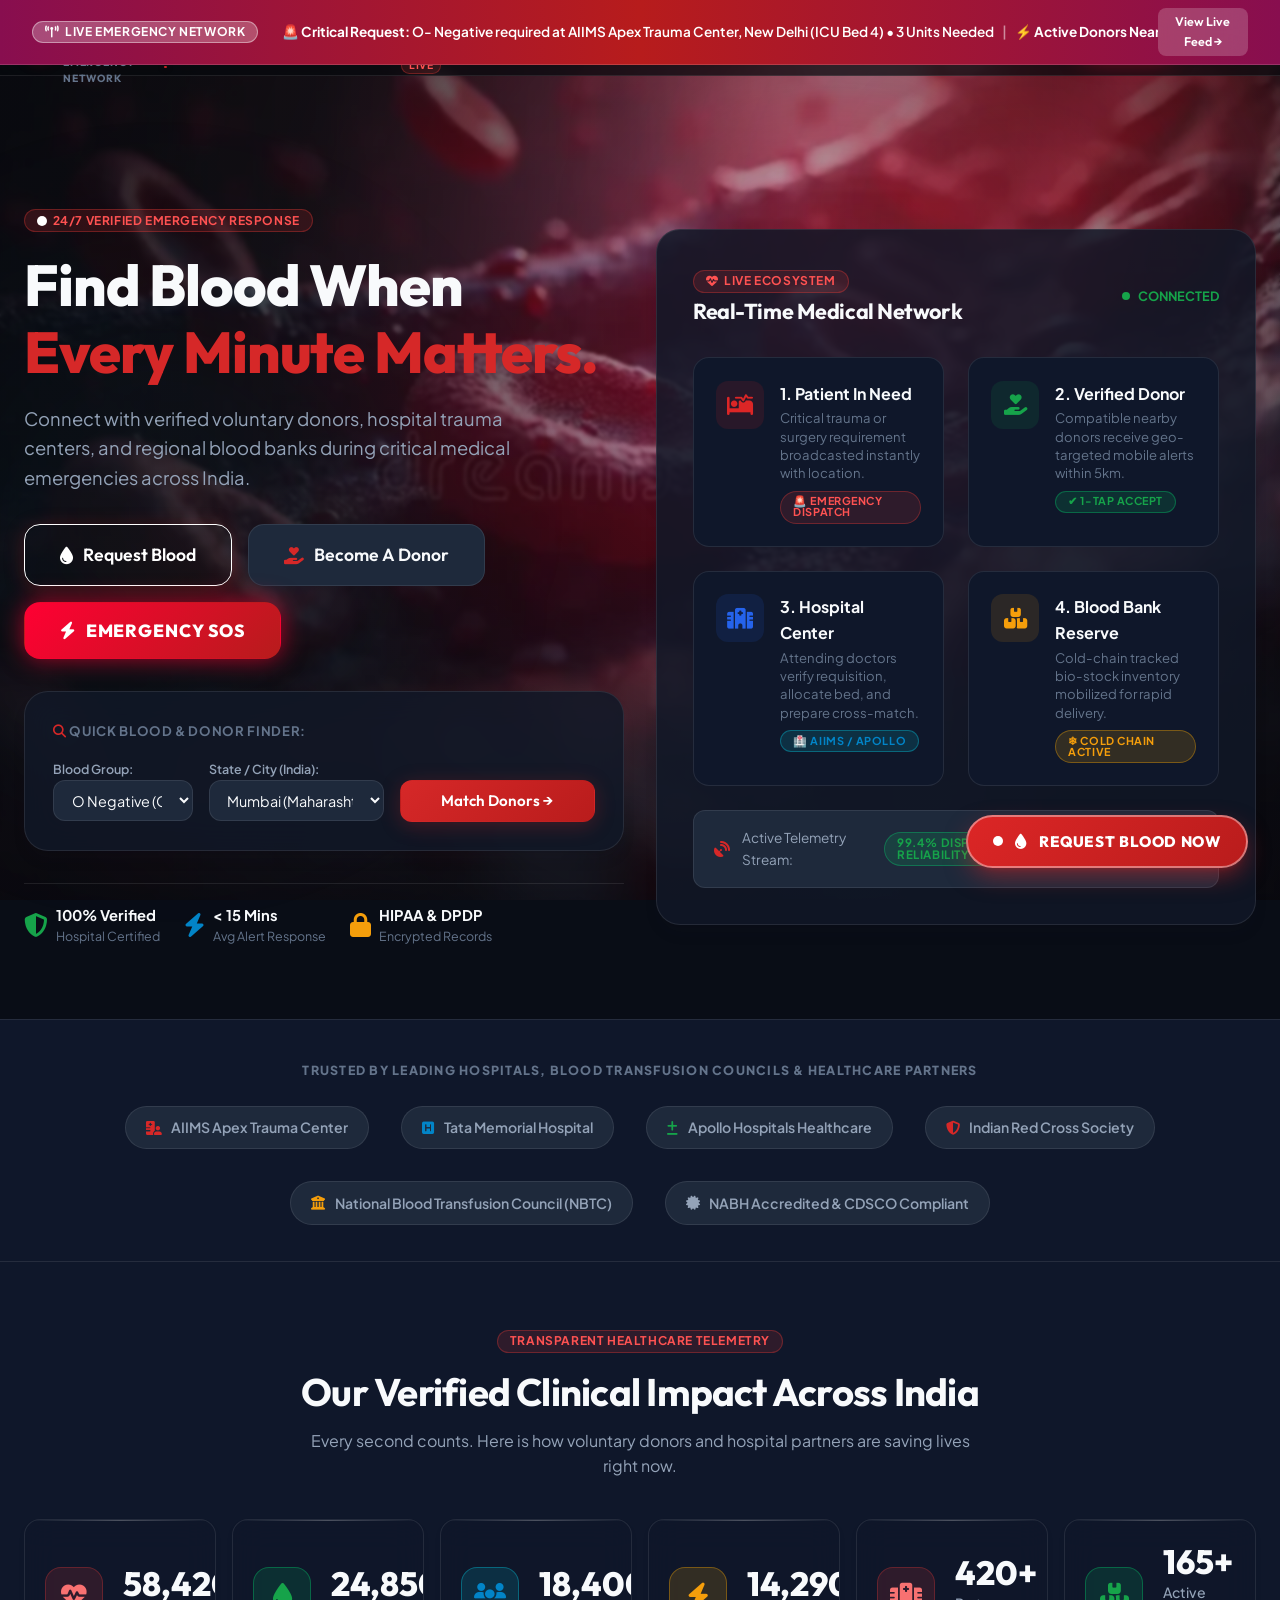
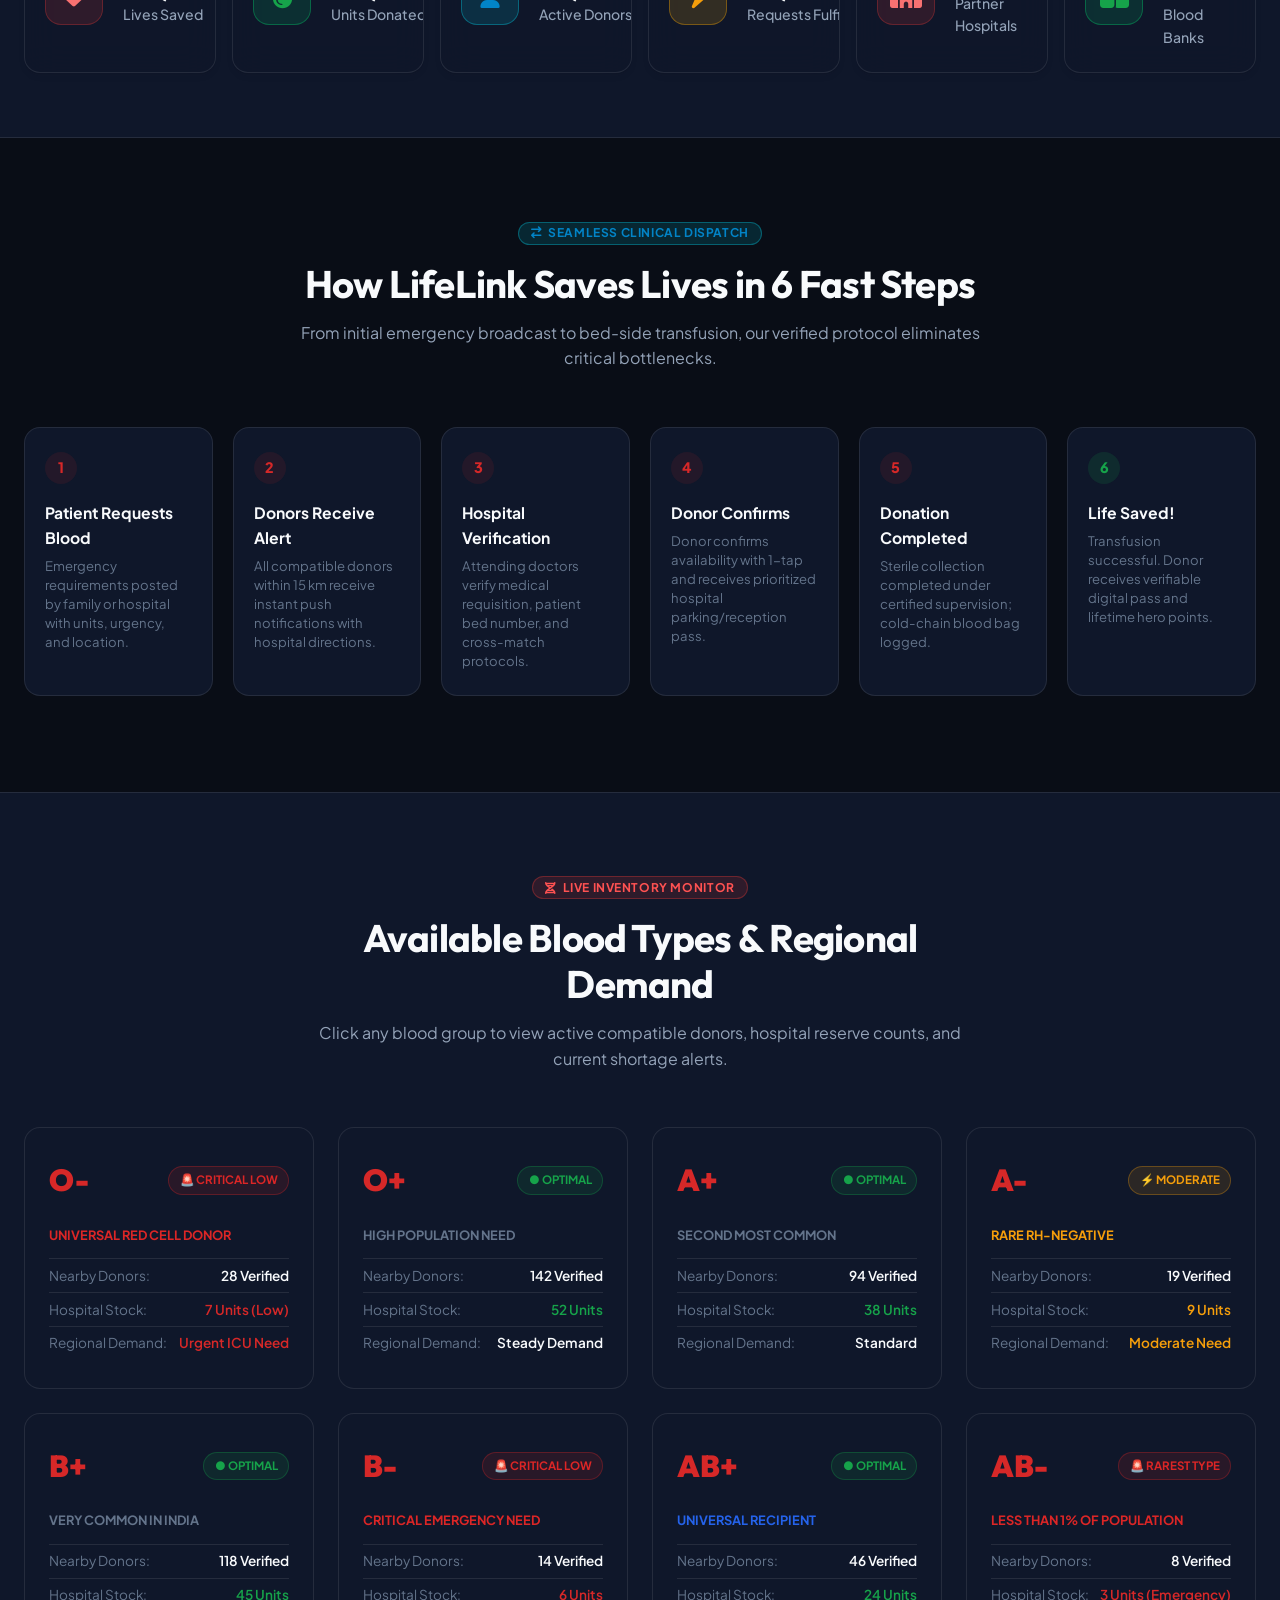
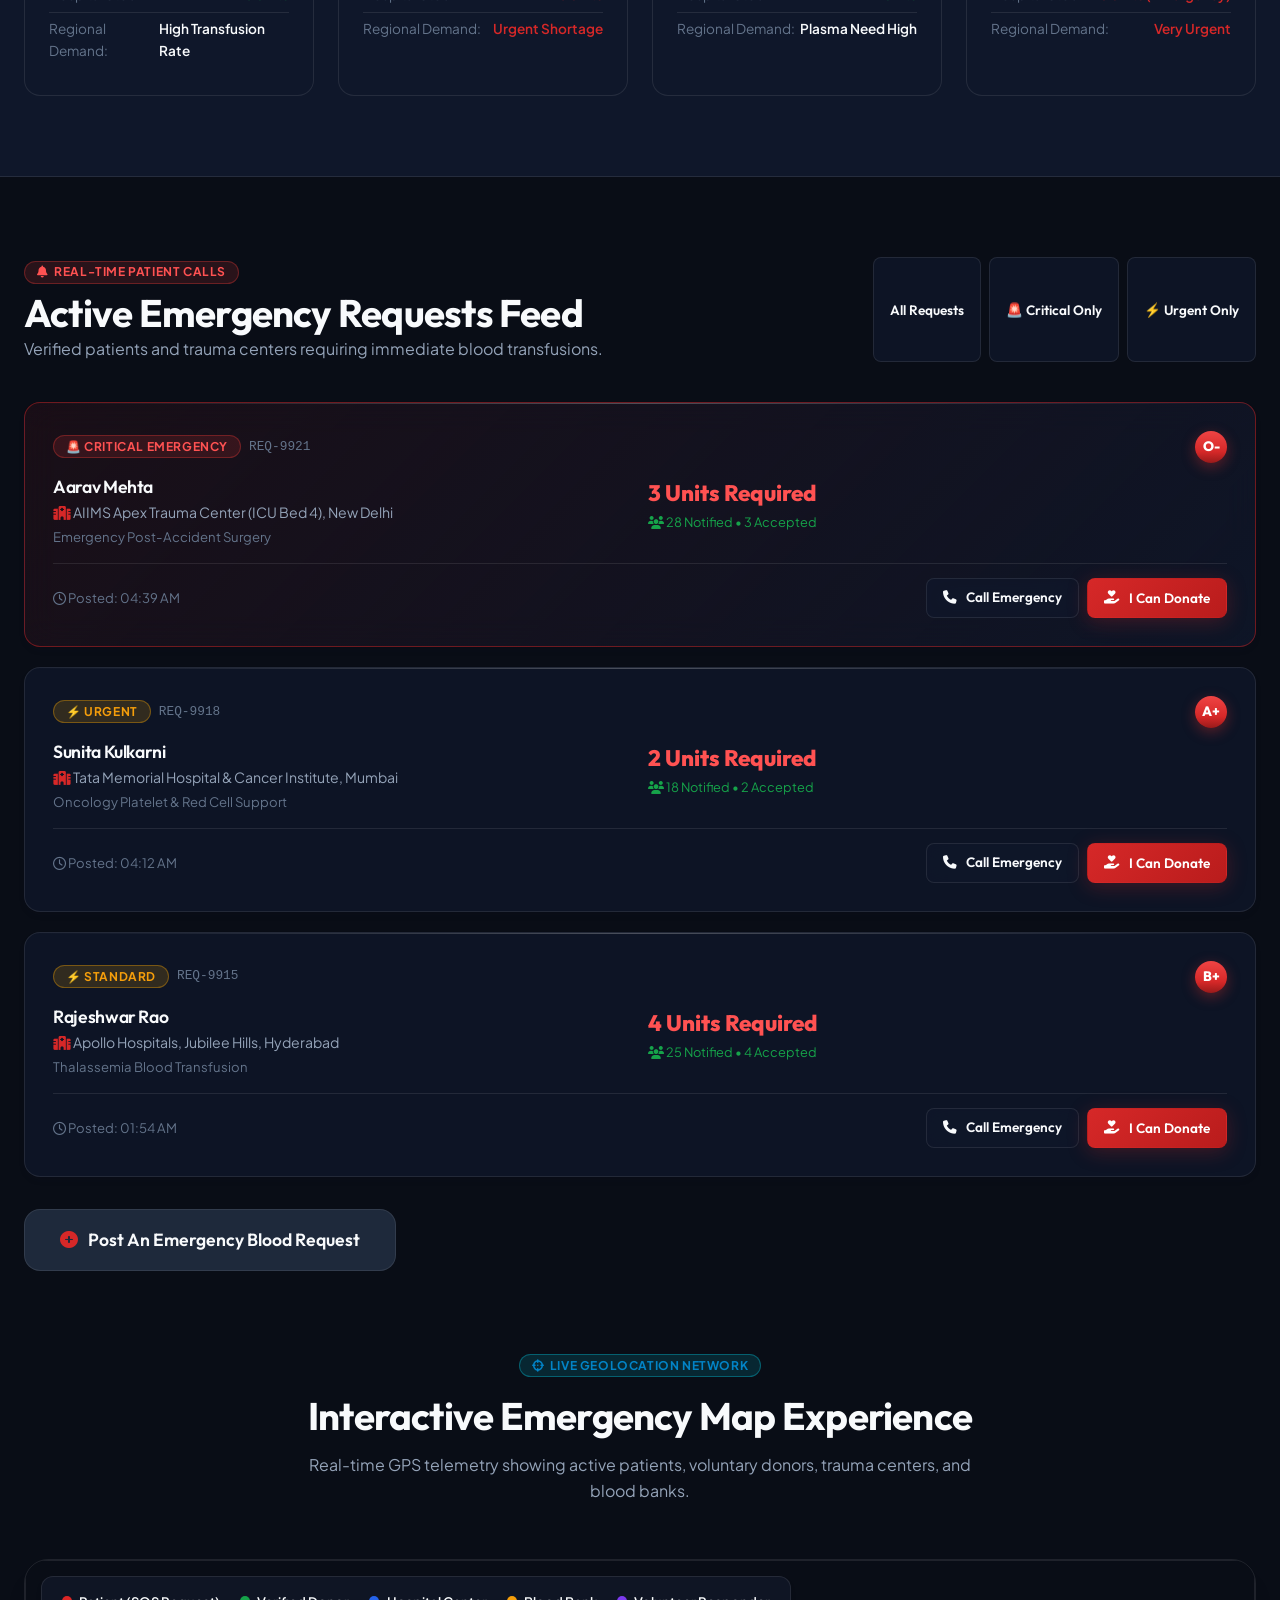
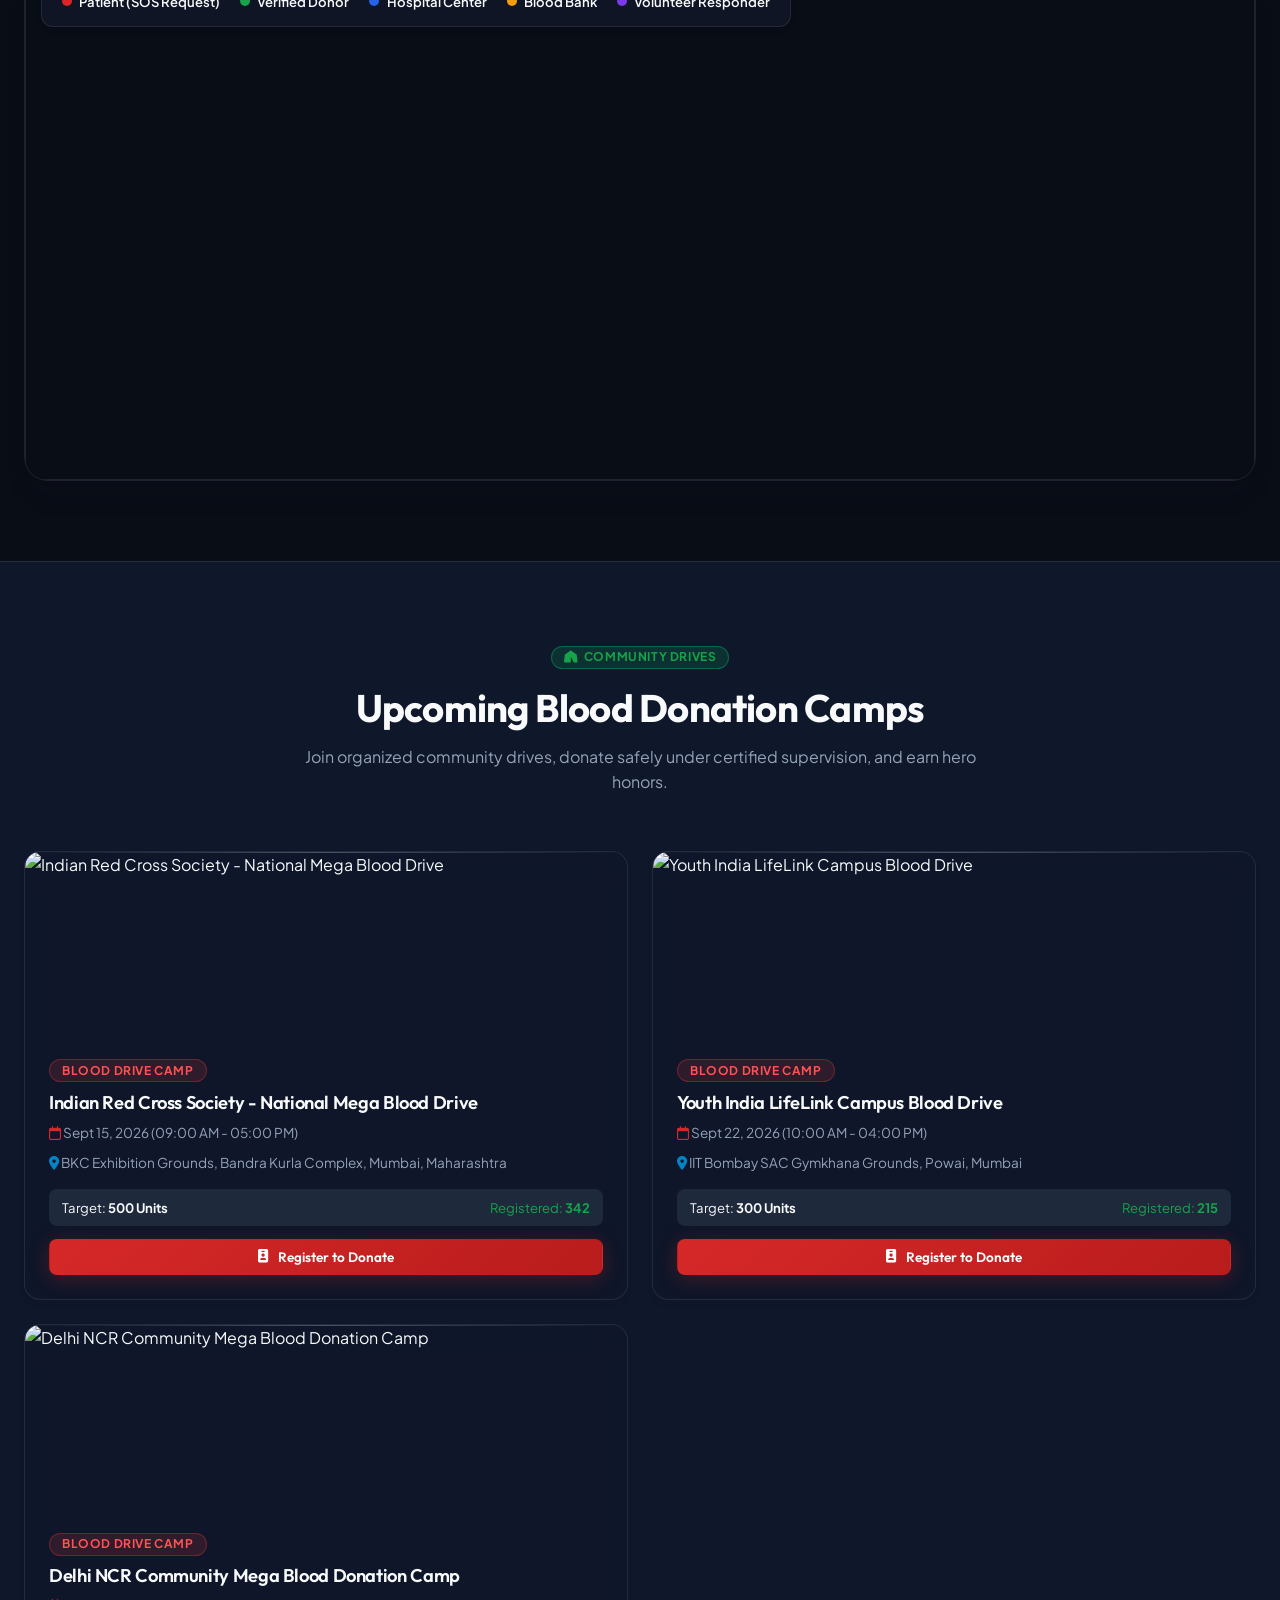
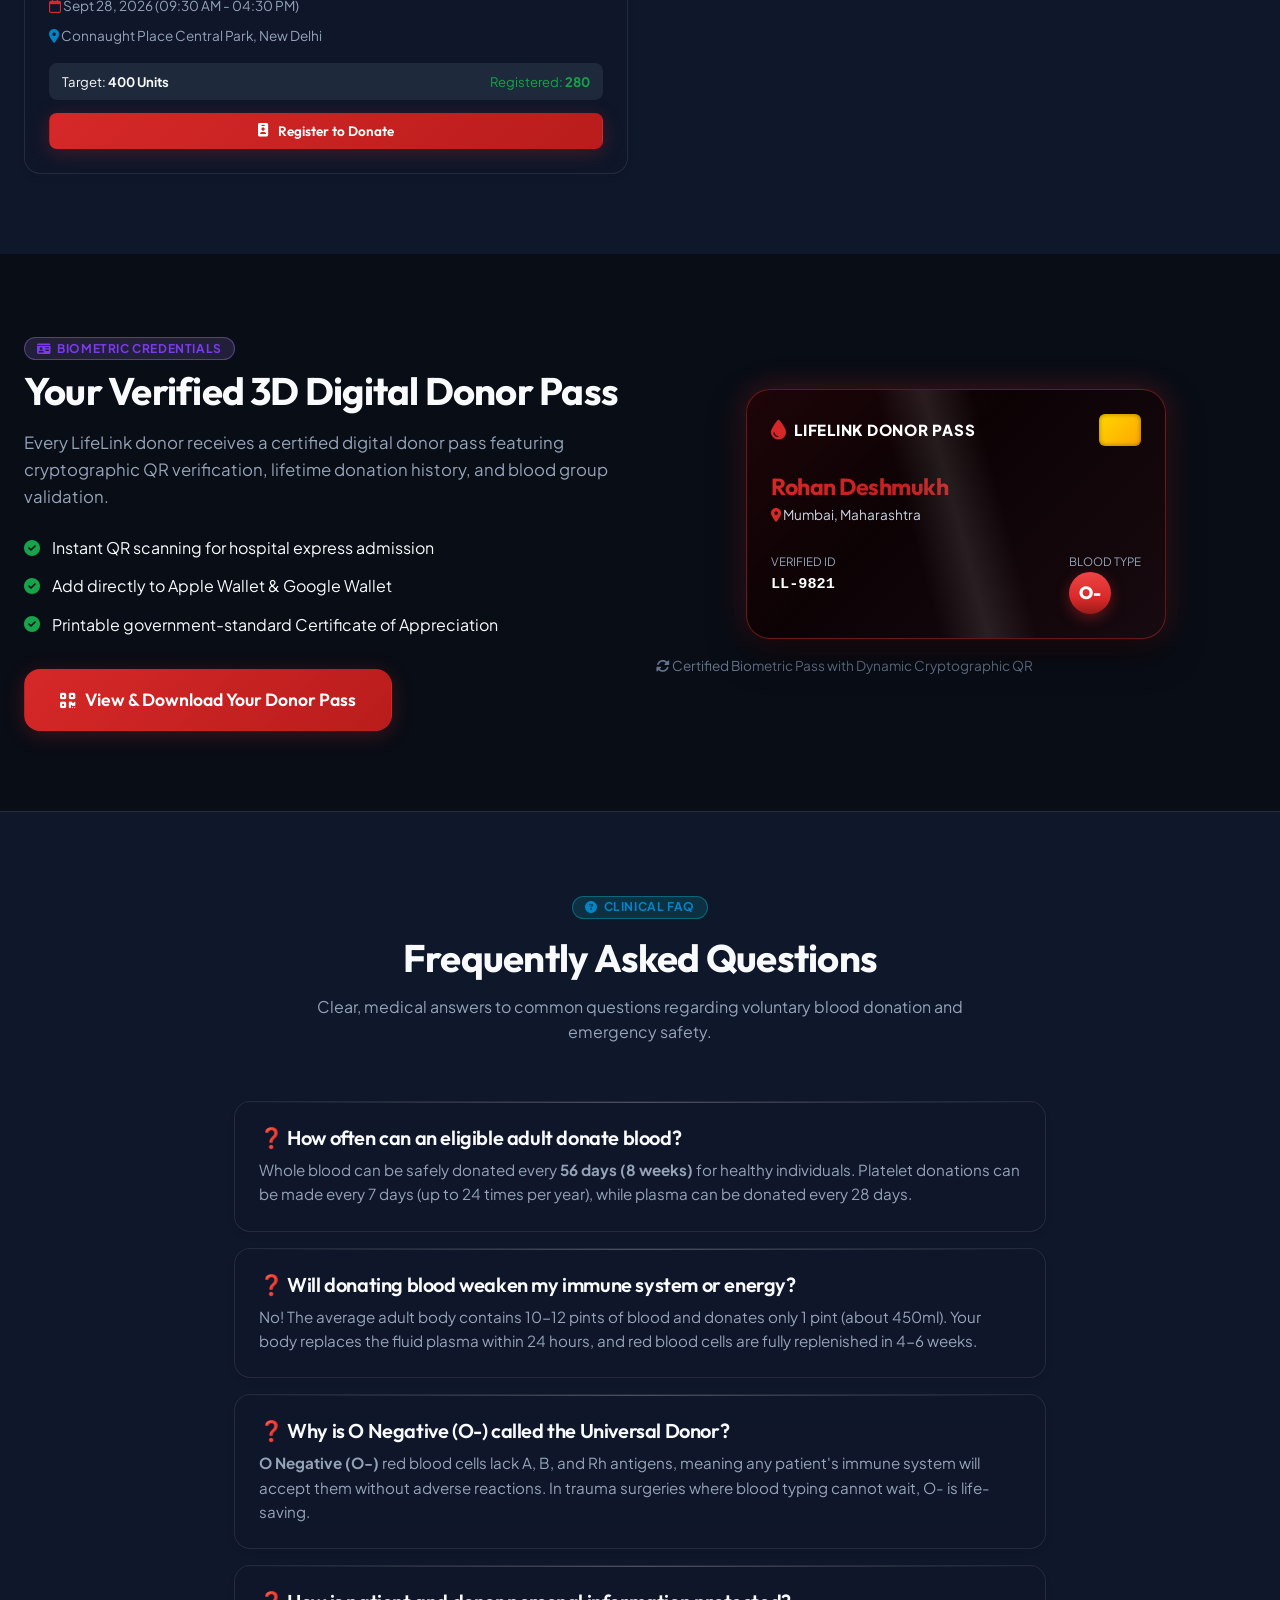
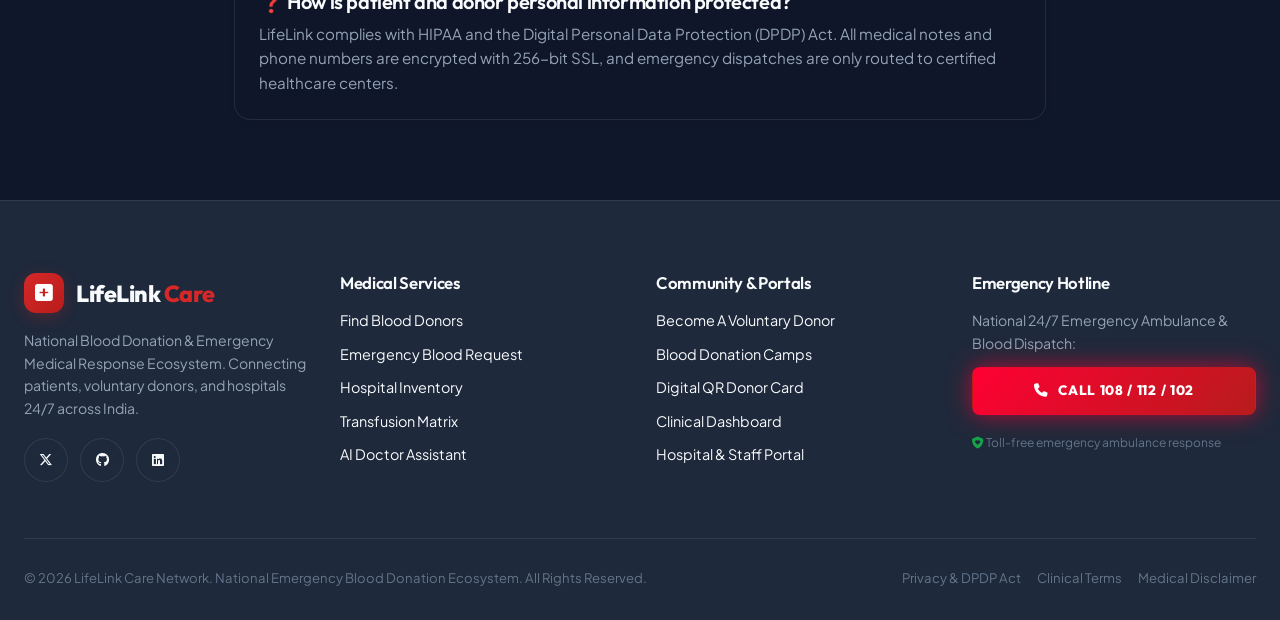
==== commit 4df626a0: "feat: complete healthcare-grade UI/UX overhaul for LifeLink blood donation & emergency network" ====
--- a/index.html
+++ b/index.html
@@ -1,13 +1,13 @@
 <!DOCTYPE html>
-<html lang="en" data-theme="dark">
+<html lang="en" data-theme="light">
 <head>
   <meta charset="UTF-8">
   <meta name="viewport" content="width=device-width, initial-scale=1.0">
-  <title>LifeLink AI | Smart Emergency Blood & Community Response Platform</title>
+  <title>LifeLink | National Blood Donation & Emergency Response Network</title>
   
-  <!-- Meta SEO & PWA -->
-  <meta name="description" content="LifeLink AI connects blood donors, recipients, hospitals, and emergency responders in real-time with AI matching and 3D medical visualizers.">
-  <meta name="theme-color" content="#e53935">
+  <!-- Meta SEO & Healthcare PWA -->
+  <meta name="description" content="LifeLink connects patients, voluntary blood donors, hospital trauma centers, and blood banks during emergencies with real-time GPS routing and verified clinical matching.">
+  <meta name="theme-color" content="#d62828">
 
   <!-- FontAwesome & Leaflet CSS -->
   <link rel="stylesheet" href="https://cdnjs.cloudflare.com/ajax/libs/font-awesome/6.4.0/css/all.min.css">
@@ -30,7 +30,7 @@
     <div class="video-bg-overlay"></div>
   </div>
 
-  <!-- 3D WebGL Three.js Background Canvas (Blood Dropping from Glass Vase) -->
+  <!-- 3D Canvas Background Container -->
   <div id="threejs-bg-container"></div>
   <div class="ambient-glow ambient-glow-1"></div>
   <div class="ambient-glow ambient-glow-2"></div>
@@ -38,12 +38,12 @@
   <!-- App Wrapper -->
   <div class="app-wrapper">
 
-    <!-- Emergency Broadcast Live Ticker -->
+    <!-- Global Emergency Broadcast Live Ticker -->
     <div class="emergency-ticker">
       <div class="container flex justify-between items-center" style="padding: 0 1rem;">
-        <div class="ticker-content">
-          <span class="badge badge-crimson" style="background: rgba(255,255,255,0.2); color: #fff;">
-            <i class="fa-solid fa-satellite-dish"></i> LIVE ALERT
+        <div class="ticker-content flex items-center gap-3">
+          <span class="badge badge-crimson" style="background: rgba(255,255,255,0.25); color: #fff; border: 1px solid rgba(255,255,255,0.4);">
+            <i class="fa-solid fa-tower-broadcast"></i> LIVE EMERGENCY NETWORK
           </span>
           <div class="ticker-item">
             <span>🚨 <b>Critical Request:</b> O- Negative required at AIIMS Apex Trauma Center, New Delhi (ICU Bed 4) • 3 Units Needed</span>
@@ -51,35 +51,39 @@
             <span>⚡ <b>Active Donors Nearby:</b> 28 Ready across Mumbai, Delhi & Bengaluru • Average Dispatch: 11 Mins</span>
           </div>
         </div>
-        <a href="request.html" class="btn btn-sm btn-glass" style="background: rgba(255,255,255,0.15); color: #fff; border: none; padding: 0.25rem 0.75rem; font-size: 0.78rem;">
-          View Requests →
+        <a href="request.html" class="btn btn-sm btn-glass" style="background: rgba(255,255,255,0.2); color: #fff; border: none; padding: 0.25rem 0.75rem; font-size: 0.78rem;">
+          View Live Feed →
         </a>
       </div>
     </div>
 
-    <!-- Navigation Bar -->
+    <!-- Main Navigation Bar -->
     <nav class="navbar">
       <div class="nav-container">
         <a href="index.html" class="nav-brand">
           <div class="brand-icon">
-            <i class="fa-solid fa-droplet"></i>
-          </div>
-          <span>LifeLink <span class="text-crimson">AI</span></span>
+            <i class="fa-solid fa-square-plus"></i>
+          </div>
+          <div class="flex flex-col">
+            <span style="line-height: 1.1;">LifeLink <span class="text-crimson">Care</span></span>
+            <span style="font-size: 0.65rem; font-weight: 700; color: var(--text-muted); letter-spacing: 0.08em; text-transform: uppercase;">Blood Emergency Network</span>
+          </div>
         </a>
 
         <ul class="nav-links">
-          <li><a href="index.html" class="nav-link active" data-i18n="nav_home">Home</a></li>
-          <li><a href="donor-search.html" class="nav-link" data-i18n="nav_search">Find Donors</a></li>
-          <li><a href="request.html" class="nav-link" data-i18n="nav_request">Request Blood</a></li>
-          <li><a href="bloodbanks.html" class="nav-link" data-i18n="nav_inventory">Hospitals & Banks</a></li>
-          <li><a href="compatibility.html" class="nav-link" data-i18n="nav_compatibility">Compatibility</a></li>
-          <li><a href="chatbot.html" class="nav-link" data-i18n="nav_ai_bot">AI Assistant</a></li>
-          <li><a href="dashboard.html" class="nav-link" data-i18n="nav_dashboard">Dashboard</a></li>
+          <li><a href="index.html" class="nav-link active">Home</a></li>
+          <li><a href="donor-search.html" class="nav-link">Find Blood</a></li>
+          <li><a href="register.html" class="nav-link">Donate Blood</a></li>
+          <li><a href="request.html" class="nav-link">Emergency Requests <span class="badge badge-crimson" style="padding: 0.15rem 0.45rem; font-size: 0.65rem;">LIVE</span></a></li>
+          <li><a href="bloodbanks.html" class="nav-link">Hospitals & Banks</a></li>
+          <li><a href="compatibility.html" class="nav-link">Compatibility</a></li>
+          <li><a href="chatbot.html" class="nav-link">AI Doctor</a></li>
+          <li><a href="dashboard.html" class="nav-link">Dashboard</a></li>
         </ul>
 
         <div class="nav-actions">
           <!-- Multi-language Select -->
-          <select id="lang-selector" class="form-select" style="width: auto; padding: 0.4rem 0.8rem; font-size: 0.85rem; border-radius: var(--radius-full);">
+          <select id="lang-selector" class="form-select" style="width: auto; padding: 0.35rem 0.65rem; font-size: 0.82rem; border-radius: var(--radius-full);">
             <option value="en">🇺🇸 EN</option>
             <option value="hi">🇮🇳 हिंदी</option>
             <option value="mr">🇮🇳 मराठी</option>
@@ -87,17 +91,17 @@
           </select>
 
           <!-- Theme Toggle -->
-          <button id="theme-toggle-btn" class="btn btn-glass btn-icon" title="Toggle Dark/Light Mode">
+          <button id="theme-toggle-btn" class="btn btn-glass btn-icon" title="Toggle Calm Healthcare Light/Dark Mode">
             <i class="fa-solid fa-sun theme-toggle-icon"></i>
           </button>
 
           <!-- Emergency SOS Quick Button -->
-          <button id="btn-trigger-sos" class="btn btn-sos btn-sm">
+          <button class="btn btn-sos btn-sm btn-sos-trigger" title="Trigger Instant Emergency SOS">
             <i class="fa-solid fa-triangle-exclamation"></i> SOS
           </button>
 
-          <!-- Sign In / Dashboard CTA -->
-          <a href="login.html" class="btn btn-primary btn-sm">
+          <!-- Sign In / User Portal -->
+          <a href="login.html" class="btn btn-secondary btn-sm flex items-center gap-2">
             <i class="fa-solid fa-arrow-right-to-bracket"></i> Login
           </a>
 
@@ -110,125 +114,184 @@
     </nav>
 
     <!-- Main Content Area -->
-    <main style="padding-top: 100px;">
-
-      <!-- HERO SECTION -->
-      <section class="container" style="padding-top: 3.5rem; padding-bottom: 5rem;">
+    <main style="padding-top: 110px;">
+
+      <!-- ==========================================================================
+           SECTION 1: HERO - "Find Blood When Every Minute Matters"
+           ========================================================================== -->
+      <section class="container" style="padding-top: 2rem; padding-bottom: 4.5rem;">
         <div class="grid grid-cols-2 items-center gap-8">
           
-          <!-- Hero Text Content -->
+          <!-- Hero Text Content & Quick Search Command -->
           <div>
             <div class="badge badge-crimson" style="margin-bottom: 1.25rem;">
-              <span class="pulse-dot"></span> SMART EMERGENCY RESPONSE 2.0
+              <span class="emergency-pulse-ring"></span> 24/7 VERIFIED EMERGENCY RESPONSE
             </div>
             
-            <h1 style="margin-bottom: 1.2rem;">
-              Connecting Donors. <br/>
-              <span class="text-gradient">Saving Lives Instantly</span> <br/>
-              With Medical AI.
+            <h1 style="margin-bottom: 1.2rem; line-height: 1.15;">
+              Find Blood When <br/>
+              <span class="text-crimson">Every Minute Matters.</span>
             </h1>
 
-            <p style="font-size: 1.15rem; margin-bottom: 2rem; max-width: 540px;" data-i18n="hero_desc">
-              LifeLink AI connects critical patients, voluntary blood donors, hospital trauma centers, and blood banks in real time using 3D visual matching and intelligent GPS routing.
+            <p style="font-size: 1.15rem; margin-bottom: 2rem; max-width: 540px; color: var(--text-secondary);">
+              Connect with verified voluntary donors, hospital trauma centers, and regional blood banks during critical medical emergencies across India.
             </p>
 
             <div class="flex gap-4 items-center" style="flex-wrap: wrap;">
+              <a href="request.html" class="btn btn-primary btn-lg" style="background: var(--color-primary); border-color: var(--color-primary);">
+                <i class="fa-solid fa-droplet"></i> Request Blood
+              </a>
+              <a href="register.html" class="btn btn-secondary btn-lg">
+                <i class="fa-solid fa-hand-holding-heart text-crimson"></i> Become A Donor
+              </a>
               <button class="btn btn-sos btn-lg btn-sos-trigger">
                 <i class="fa-solid fa-bolt"></i> EMERGENCY SOS
               </button>
-              <a href="donor-search.html" class="btn btn-primary btn-lg" data-i18n="btn_find_donor">
-                <i class="fa-solid fa-magnifying-glass"></i> Find Donors
-              </a>
-              <a href="register.html" class="btn btn-glass btn-lg" data-i18n="btn_donate">
-                <i class="fa-solid fa-hand-holding-heart"></i> Become a Donor
-              </a>
+            </div>
+
+            <!-- Hero Instant Command Search Bar -->
+            <div class="hero-command-card">
+              <div style="font-size: 0.82rem; font-weight: 700; color: var(--text-muted); text-transform: uppercase; margin-bottom: 0.8rem; letter-spacing: 0.05em;">
+                <i class="fa-solid fa-magnifying-glass text-crimson"></i> Quick Blood & Donor Finder:
+              </div>
+              <div class="command-bar-grid">
+                <div>
+                  <label class="form-label" style="font-size: 0.78rem;">Blood Group:</label>
+                  <select id="quick-blood-select" class="form-select" style="padding: 0.6rem 0.85rem; font-size: 0.9rem;">
+                    <option value="O-">O Negative (O-) - Universal</option>
+                    <option value="O+">O Positive (O+)</option>
+                    <option value="A+">A Positive (A+)</option>
+                    <option value="A-">A Negative (A-)</option>
+                    <option value="B+">B Positive (B+)</option>
+                    <option value="B-">B Negative (B-)</option>
+                    <option value="AB+">AB Positive (AB+)</option>
+                    <option value="AB-">AB Negative (AB-)</option>
+                  </select>
+                </div>
+                <div>
+                  <label class="form-label" style="font-size: 0.78rem;">State / City (India):</label>
+                  <select id="quick-city-select" class="form-select" style="padding: 0.6rem 0.85rem; font-size: 0.9rem;">
+                    <option value="Mumbai">Mumbai (Maharashtra)</option>
+                    <option value="New Delhi">New Delhi (Delhi NCR)</option>
+                    <option value="Bengaluru">Bengaluru (Karnataka)</option>
+                    <option value="Pune">Pune (Maharashtra)</option>
+                    <option value="Chennai">Chennai (Tamil Nadu)</option>
+                    <option value="Kolkata">Kolkata (West Bengal)</option>
+                    <option value="Hyderabad">Hyderabad (Telangana)</option>
+                  </select>
+                </div>
+                <div>
+                  <label class="form-label" style="font-size: 0.78rem; opacity: 0;">Action</label>
+                  <button id="btn-hero-quick-search" class="btn btn-primary" style="width: 100%; padding: 0.65rem 1.2rem;">
+                    Match Donors →
+                  </button>
+                </div>
+              </div>
             </div>
 
             <!-- Quick Trust Metric Row -->
-            <div class="flex items-center gap-6" style="margin-top: 2.8rem; border-top: 1px solid var(--border-glass); padding-top: 1.5rem;">
+            <div class="flex items-center gap-6" style="margin-top: 2rem; border-top: 1px solid var(--border-glass); padding-top: 1.25rem;">
               <div class="flex items-center gap-2">
                 <i class="fa-solid fa-shield-halved text-emerald fa-xl"></i>
                 <div>
-                  <div style="font-weight: 700; font-size: 0.95rem;">100% Verified</div>
+                  <div style="font-weight: 700; font-size: 0.92rem;">100% Verified</div>
                   <div style="font-size: 0.78rem; color: var(--text-muted);">Hospital Certified</div>
                 </div>
               </div>
               <div class="flex items-center gap-2">
                 <i class="fa-solid fa-bolt text-cyan fa-xl"></i>
                 <div>
-                  <div style="font-weight: 700; font-size: 0.95rem;">&lt; 15 Mins</div>
+                  <div style="font-weight: 700; font-size: 0.92rem;">&lt; 15 Mins</div>
                   <div style="font-size: 0.78rem; color: var(--text-muted);">Avg Alert Response</div>
                 </div>
               </div>
               <div class="flex items-center gap-2">
                 <i class="fa-solid fa-lock text-amber fa-xl"></i>
                 <div>
-                  <div style="font-weight: 700; font-size: 0.95rem;">HIPAA Safe</div>
+                  <div style="font-weight: 700; font-size: 0.92rem;">HIPAA & DPDP</div>
                   <div style="font-size: 0.78rem; color: var(--text-muted);">Encrypted Records</div>
                 </div>
               </div>
             </div>
           </div>
 
-          <!-- Hero 3D Glass Flask Interactive Preview Card -->
+          <!-- Hero Visual: Real-World Blood Donation Ecosystem -->
           <div>
-            <div class="glass-card glass-card-hero" style="padding: 2.2rem; position: relative;">
+            <div class="ecosystem-container">
               
-              <!-- Card Top Header -->
-              <div class="flex justify-between items-center" style="margin-bottom: 1.5rem;">
+              <div class="ecosystem-header">
                 <div>
-                  <span class="badge badge-cyan">3D BIO-VESSEL TELEMETRY</span>
-                  <h3 style="margin-top: 0.3rem;">Universal Donor O-</h3>
-                </div>
-                <div class="pulse-dot emerald"></div>
-              </div>
-
-              <!-- Interactive Blood Drop Graphic Illustration / Stage -->
-              <div class="glass-vase-stage">
-                <div class="glass-vase-glow"></div>
+                  <span class="badge badge-crimson"><i class="fa-solid fa-heart-pulse"></i> LIVE ECOSYSTEM</span>
+                  <h3 style="margin-top: 0.4rem; font-size: 1.35rem;">Real-Time Medical Network</h3>
+                </div>
+                <div class="flex items-center gap-2">
+                  <span class="pulse-dot emerald"></span>
+                  <span style="font-size: 0.8rem; font-weight: 700; color: var(--accent-emerald);">CONNECTED</span>
+                </div>
+              </div>
+
+              <!-- 4 Connected Nodes of the Medical Ecosystem -->
+              <div class="ecosystem-grid">
                 
-                <!-- SVG Anatomical Flask Overlay -->
-                <svg class="glass-vial-graphic" viewBox="0 0 200 240" fill="none" xmlns="http://www.w3.org/2000/svg">
-                  <!-- Glass Contours -->
-                  <path d="M70 20 H130 V60 L170 170 C180 200 160 220 100 220 C40 220 20 200 30 170 L70 60 Z" 
-                        stroke="rgba(255,255,255,0.4)" stroke-width="3" fill="rgba(255,255,255,0.03)"/>
-                  <!-- Fluid Level Inside -->
-                  <path d="M42 160 C70 150 130 170 158 160 L168 180 C175 205 155 215 100 215 C45 215 25 205 32 180 Z" 
-                        fill="url(#bloodGrad)" opacity="0.85"/>
-                  <!-- Droplet falling inside -->
-                  <path d="M100 80 C95 90 90 100 90 110 C90 118 95 125 100 125 C105 125 110 118 110 110 C110 100 105 90 100 80 Z" 
-                        fill="#ff1744">
-                    <animateTransform attributeName="transform" type="translate" values="0,0; 0,60; 0,0" dur="2s" repeatCount="indefinite"/>
-                  </path>
-                  <defs>
-                    <linearGradient id="bloodGrad" x1="100" y1="150" x2="100" y2="220" gradientUnits="userSpaceOnUse">
-                      <stop stop-color="#ff1744"/>
-                      <stop offset="0.6" stop-color="#d50000"/>
-                      <stop offset="1" stop-color="#4a0007"/>
-                    </linearGradient>
-                  </defs>
-                </svg>
-
-                <div style="position: absolute; bottom: 1.5rem; text-align: center; width: 100%;">
-                  <span class="badge badge-emerald">REAL-TIME FLUID PURITY: 99.8%</span>
-                </div>
-              </div>
-
-              <!-- Quick Mini Matcher Inside Hero Card -->
-              <div style="background: var(--bg-surface-elevated); padding: 1.25rem; border-radius: var(--radius-md); border: 1px solid var(--border-glass);">
-                <div class="flex justify-between items-center" style="font-size: 0.88rem; margin-bottom: 0.5rem;">
-                  <span class="text-secondary">Instant Blood Match Filter:</span>
-                  <span class="text-cyan" style="font-weight: 700;">8 Types Ready</span>
-                </div>
-                <div class="flex gap-2" style="flex-wrap: wrap;">
-                  <button class="blood-badge blood-badge-sm" data-select-blood="O-" data-select-type="donor">O-</button>
-                  <button class="blood-badge blood-badge-sm" data-select-blood="O+" data-select-type="donor">O+</button>
-                  <button class="blood-badge blood-badge-sm" data-select-blood="A+" data-select-type="donor">A+</button>
-                  <button class="blood-badge blood-badge-sm" data-select-blood="A-" data-select-type="donor">A-</button>
-                  <button class="blood-badge blood-badge-sm" data-select-blood="B+" data-select-type="donor">B+</button>
-                  <button class="blood-badge blood-badge-sm" data-select-blood="B-" data-select-type="donor">B-</button>
-                  <button class="blood-badge blood-badge-sm" data-select-blood="AB+" data-select-type="donor">AB+</button>
-                  <button class="blood-badge blood-badge-sm" data-select-blood="AB-" data-select-type="donor">AB-</button>
+                <!-- Node 1: Patient In Need -->
+                <div class="ecosystem-node">
+                  <div class="ecosystem-icon-wrapper patient">
+                    <i class="fa-solid fa-bed-pulse"></i>
+                  </div>
+                  <div>
+                    <div class="ecosystem-node-title">1. Patient In Need</div>
+                    <div class="ecosystem-node-desc">Critical trauma or surgery requirement broadcasted instantly with location.</div>
+                    <span class="badge badge-crimson" style="margin-top: 0.5rem; font-size: 0.68rem;">🚨 EMERGENCY DISPATCH</span>
+                  </div>
+                </div>
+
+                <!-- Node 2: Voluntary Donor -->
+                <div class="ecosystem-node">
+                  <div class="ecosystem-icon-wrapper donor">
+                    <i class="fa-solid fa-hand-holding-heart"></i>
+                  </div>
+                  <div>
+                    <div class="ecosystem-node-title">2. Verified Donor</div>
+                    <div class="ecosystem-node-desc">Compatible nearby donors receive geo-targeted mobile alerts within 5km.</div>
+                    <span class="badge badge-emerald" style="margin-top: 0.5rem; font-size: 0.68rem;">✔ 1-TAP ACCEPT</span>
+                  </div>
+                </div>
+
+                <!-- Node 3: Hospital Trauma Center -->
+                <div class="ecosystem-node">
+                  <div class="ecosystem-icon-wrapper hospital">
+                    <i class="fa-solid fa-hospital"></i>
+                  </div>
+                  <div>
+                    <div class="ecosystem-node-title">3. Hospital Center</div>
+                    <div class="ecosystem-node-desc">Attending doctors verify requisition, allocate bed, and prepare cross-match.</div>
+                    <span class="badge badge-cyan" style="margin-top: 0.5rem; font-size: 0.68rem;">🏥 AIIMS / APOLLO</span>
+                  </div>
+                </div>
+
+                <!-- Node 4: Regional Blood Bank -->
+                <div class="ecosystem-node">
+                  <div class="ecosystem-icon-wrapper bloodbank">
+                    <i class="fa-solid fa-boxes-stacked"></i>
+                  </div>
+                  <div>
+                    <div class="ecosystem-node-title">4. Blood Bank Reserve</div>
+                    <div class="ecosystem-node-desc">Cold-chain tracked bio-stock inventory mobilized for rapid delivery.</div>
+                    <span class="badge badge-amber" style="margin-top: 0.5rem; font-size: 0.68rem;">❄ COLD CHAIN ACTIVE</span>
+                  </div>
+                </div>
+
+              </div>
+
+              <!-- Real-Time Telemetry Bar Inside Visual -->
+              <div style="margin-top: 1.5rem; padding: 1rem 1.25rem; background: var(--bg-surface-elevated); border-radius: var(--radius-md); border: 1px solid var(--border-glass);" class="flex justify-between items-center">
+                <div class="flex items-center gap-3">
+                  <i class="fa-solid fa-satellite-dish text-crimson"></i>
+                  <span style="font-size: 0.85rem; color: var(--text-secondary);">Active Telemetry Stream:</span>
+                </div>
+                <div class="flex items-center gap-2">
+                  <span class="badge badge-emerald" style="font-size: 0.72rem;">99.4% DISPATCH RELIABILITY</span>
+                  <span class="badge badge-cyan" style="font-size: 0.72rem;">&lt; 11 MIN ARRIVAL</span>
                 </div>
               </div>
 
@@ -238,48 +301,117 @@
         </div>
       </section>
 
-      <!-- ANIMATED STATS SECTION -->
-      <section style="background: var(--bg-surface); border-y: 1px solid var(--border-glass); padding: 3.5rem 0;">
+      <!-- ==========================================================================
+           SECTION 2: TRUSTED BY MEDICAL INSTITUTIONS & HOSPITALS
+           ========================================================================== -->
+      <section class="trusted-institutions-bar">
         <div class="container">
-          <div class="grid grid-cols-4">
+          <div style="text-align: center; margin-bottom: 1.5rem;">
+            <span style="font-size: 0.78rem; font-weight: 800; letter-spacing: 0.1em; color: var(--text-muted); text-transform: uppercase;">
+              TRUSTED BY LEADING HOSPITALS, BLOOD TRANSFUSION COUNCILS & HEALTHCARE PARTNERS
+            </span>
+          </div>
+          
+          <div class="trust-badges-wrap">
+            <div class="trust-partner-pill">
+              <i class="fa-solid fa-hospital-user text-crimson"></i>
+              <span>AIIMS Apex Trauma Center</span>
+            </div>
+            <div class="trust-partner-pill">
+              <i class="fa-solid fa-square-h text-cyan"></i>
+              <span>Tata Memorial Hospital</span>
+            </div>
+            <div class="trust-partner-pill">
+              <i class="fa-solid fa-plus-minus text-emerald"></i>
+              <span>Apollo Hospitals Healthcare</span>
+            </div>
+            <div class="trust-partner-pill">
+              <i class="fa-solid fa-shield-halved text-crimson"></i>
+              <span>Indian Red Cross Society</span>
+            </div>
+            <div class="trust-partner-pill">
+              <i class="fa-solid fa-building-columns text-amber"></i>
+              <span>National Blood Transfusion Council (NBTC)</span>
+            </div>
+            <div class="trust-partner-pill">
+              <i class="fa-solid fa-certificate text-purple"></i>
+              <span>NABH Accredited & CDSCO Compliant</span>
+            </div>
+          </div>
+        </div>
+      </section>
+
+      <!-- ==========================================================================
+           SECTION 3: LIVE IMPACT STATISTICS (Animated Counters)
+           ========================================================================== -->
+      <section style="background: var(--bg-surface); border-bottom: 1px solid var(--border-glass); padding: 4rem 0;">
+        <div class="container">
+          
+          <div class="section-header" style="margin-bottom: 2.5rem;">
+            <span class="badge badge-crimson">TRANSPARENT HEALTHCARE TELEMETRY</span>
+            <h2>Our Verified Clinical Impact Across India</h2>
+            <p>Every second counts. Here is how voluntary donors and hospital partners are saving lives right now.</p>
+          </div>
+
+          <div class="grid grid-cols-6 gap-4" style="grid-template-columns: repeat(6, 1fr);">
             
-            <div class="glass-card stat-card">
+            <div class="glass-card stat-card" style="padding: 1.5rem 1.25rem;">
               <div class="stat-icon crimson">
-                <i class="fa-solid fa-users"></i>
+                <i class="fa-solid fa-heart-pulse"></i>
+              </div>
+              <div>
+                <div class="stat-number counter-value" data-target="58420" data-suffix="+">0</div>
+                <div class="stat-label">Lives Saved</div>
+              </div>
+            </div>
+
+            <div class="glass-card stat-card" style="padding: 1.5rem 1.25rem;">
+              <div class="stat-icon emerald">
+                <i class="fa-solid fa-droplet"></i>
               </div>
               <div>
                 <div class="stat-number counter-value" data-target="24850" data-suffix="+">0</div>
-                <div class="stat-label" data-i18n="stat_donors">Active Donors</div>
-              </div>
-            </div>
-
-            <div class="glass-card stat-card">
-              <div class="stat-icon emerald">
-                <i class="fa-solid fa-heart-pulse"></i>
+                <div class="stat-label">Units Donated</div>
+              </div>
+            </div>
+
+            <div class="glass-card stat-card" style="padding: 1.5rem 1.25rem;">
+              <div class="stat-icon cyan">
+                <i class="fa-solid fa-users"></i>
               </div>
               <div>
-                <div class="stat-number counter-value" data-target="58420" data-suffix="+">0</div>
-                <div class="stat-label" data-i18n="stat_lives">Lives Saved</div>
-              </div>
-            </div>
-
-            <div class="glass-card stat-card">
-              <div class="stat-icon cyan">
+                <div class="stat-number counter-value" data-target="18400" data-suffix="+">0</div>
+                <div class="stat-label">Active Donors</div>
+              </div>
+            </div>
+
+            <div class="glass-card stat-card" style="padding: 1.5rem 1.25rem;">
+              <div class="stat-icon amber">
+                <i class="fa-solid fa-bolt"></i>
+              </div>
+              <div>
+                <div class="stat-number counter-value" data-target="14290" data-suffix="+">0</div>
+                <div class="stat-label">Requests Fulfilled</div>
+              </div>
+            </div>
+
+            <div class="glass-card stat-card" style="padding: 1.5rem 1.25rem;">
+              <div class="stat-icon crimson">
                 <i class="fa-solid fa-hospital"></i>
               </div>
               <div>
                 <div class="stat-number counter-value" data-target="420" data-suffix="+">0</div>
-                <div class="stat-label" data-i18n="stat_hospitals">Partner Hospitals</div>
-              </div>
-            </div>
-
-            <div class="glass-card stat-card">
-              <div class="stat-icon amber">
-                <i class="fa-solid fa-stopwatch"></i>
+                <div class="stat-label">Partner Hospitals</div>
+              </div>
+            </div>
+
+            <div class="glass-card stat-card" style="padding: 1.5rem 1.25rem;">
+              <div class="stat-icon emerald">
+                <i class="fa-solid fa-boxes-stacked"></i>
               </div>
               <div>
-                <div class="stat-number counter-value" data-target="11" data-suffix="m">0</div>
-                <div class="stat-label" data-i18n="stat_response">Avg Response Time</div>
+                <div class="stat-number counter-value" data-target="165" data-suffix="+">0</div>
+                <div class="stat-label">Active Blood Banks</div>
               </div>
             </div>
 
@@ -287,223 +419,505 @@
         </div>
       </section>
 
-      <!-- LIVE RADAR DONOR SEARCH & MAP SECTION -->
+      <!-- ==========================================================================
+           SECTION 4: HOW LIFELINK WORKS (6-Step Clinical Timeline)
+           ========================================================================== -->
       <section class="container" style="padding: 5rem 1.5rem;">
         <div class="section-header">
-          <span class="badge badge-cyan"><i class="fa-solid fa-crosshairs"></i> AI GEOLOCATION DISPATCH</span>
-          <h2>Nearby Verified Donors & Emergency Radar</h2>
-          <p>Our AI analyzes distance, historical response rate, and blood group compatibility to rank the fastest available heroes.</p>
-        </div>
-
-        <div class="grid grid-cols-3 gap-6" style="margin-bottom: 2rem;">
-          <!-- Left 2 Cols: Donors Grid Preview -->
-          <div style="grid-column: span 2;">
-            <div class="flex justify-between items-center" style="margin-bottom: 1.25rem;">
-              <h4 id="matched-donors-count">Loading Available Donors...</h4>
-              <a href="donor-search.html" class="btn btn-outline-crimson btn-sm">
-                Open Full Search & Filters <i class="fa-solid fa-arrow-right"></i>
-              </a>
-            </div>
-            <div id="donors-grid-container" class="grid grid-cols-2 gap-4">
-              <!-- Dynamically populated by donor-search.js -->
-            </div>
-          </div>
-
-          <!-- Right 1 Col: Radar Map Mini Container -->
+          <span class="badge badge-cyan"><i class="fa-solid fa-arrow-right-arrow-left"></i> SEAMLESS CLINICAL DISPATCH</span>
+          <h2>How LifeLink Saves Lives in 6 Fast Steps</h2>
+          <p>From initial emergency broadcast to bed-side transfusion, our verified protocol eliminates critical bottlenecks.</p>
+        </div>
+
+        <div class="clinical-timeline">
+          
+          <!-- Step 1 -->
+          <div class="timeline-step-card">
+            <div class="timeline-step-num">1</div>
+            <div class="timeline-step-title">Patient Requests Blood</div>
+            <div class="timeline-step-desc">Emergency requirements posted by family or hospital with units, urgency, and location.</div>
+          </div>
+
+          <!-- Step 2 -->
+          <div class="timeline-step-card">
+            <div class="timeline-step-num">2</div>
+            <div class="timeline-step-title">Donors Receive Alert</div>
+            <div class="timeline-step-desc">All compatible donors within 15 km receive instant push notifications with hospital directions.</div>
+          </div>
+
+          <!-- Step 3 -->
+          <div class="timeline-step-card">
+            <div class="timeline-step-num">3</div>
+            <div class="timeline-step-title">Hospital Verification</div>
+            <div class="timeline-step-desc">Attending doctors verify medical requisition, patient bed number, and cross-match protocols.</div>
+          </div>
+
+          <!-- Step 4 -->
+          <div class="timeline-step-card">
+            <div class="timeline-step-num">4</div>
+            <div class="timeline-step-title">Donor Confirms</div>
+            <div class="timeline-step-desc">Donor confirms availability with 1-tap and receives prioritized hospital parking/reception pass.</div>
+          </div>
+
+          <!-- Step 5 -->
+          <div class="timeline-step-card">
+            <div class="timeline-step-num">5</div>
+            <div class="timeline-step-title">Donation Completed</div>
+            <div class="timeline-step-desc">Sterile collection completed under certified supervision; cold-chain blood bag logged.</div>
+          </div>
+
+          <!-- Step 6 -->
+          <div class="timeline-step-card">
+            <div class="timeline-step-num" style="background: rgba(22, 163, 74, 0.15); color: #16a34a;">6</div>
+            <div class="timeline-step-title">Life Saved!</div>
+            <div class="timeline-step-desc">Transfusion successful. Donor receives verifiable digital pass and lifetime hero points.</div>
+          </div>
+
+        </div>
+      </section>
+
+      <!-- ==========================================================================
+           SECTION 5: AVAILABLE BLOOD TYPES (Large 8-Group Interactive Grid)
+           ========================================================================== -->
+      <section style="background: var(--bg-surface); padding: 5rem 0; border-top: 1px solid var(--border-glass); border-bottom: 1px solid var(--border-glass);">
+        <div class="container">
+          <div class="section-header">
+            <span class="badge badge-crimson"><i class="fa-solid fa-dna"></i> LIVE INVENTORY MONITOR</span>
+            <h2>Available Blood Types & Regional Demand</h2>
+            <p>Click any blood group to view active compatible donors, hospital reserve counts, and current shortage alerts.</p>
+          </div>
+
+          <div class="blood-types-grid-8">
+            
+            <!-- O- Universal -->
+            <div class="blood-type-card" onclick="window.location.href='donor-search.html?bg=O-'">
+              <div class="blood-type-card-top">
+                <span class="blood-type-symbol">O-</span>
+                <span class="blood-type-status-pill critical">🚨 CRITICAL LOW</span>
+              </div>
+              <div style="font-size: 0.8rem; font-weight: 700; color: #dc2626; margin-bottom: 0.8rem;">UNIVERSAL RED CELL DONOR</div>
+              <div class="blood-type-stat-row">
+                <span>Nearby Donors:</span>
+                <span>28 Verified</span>
+              </div>
+              <div class="blood-type-stat-row">
+                <span>Hospital Stock:</span>
+                <span class="text-crimson">7 Units (Low)</span>
+              </div>
+              <div class="blood-type-stat-row">
+                <span>Regional Demand:</span>
+                <span class="text-crimson">Urgent ICU Need</span>
+              </div>
+            </div>
+
+            <!-- O+ -->
+            <div class="blood-type-card" onclick="window.location.href='donor-search.html?bg=O+'">
+              <div class="blood-type-card-top">
+                <span class="blood-type-symbol">O+</span>
+                <span class="blood-type-status-pill optimal">● OPTIMAL</span>
+              </div>
+              <div style="font-size: 0.8rem; font-weight: 700; color: var(--text-muted); margin-bottom: 0.8rem;">HIGH POPULATION NEED</div>
+              <div class="blood-type-stat-row">
+                <span>Nearby Donors:</span>
+                <span>142 Verified</span>
+              </div>
+              <div class="blood-type-stat-row">
+                <span>Hospital Stock:</span>
+                <span class="text-emerald">52 Units</span>
+              </div>
+              <div class="blood-type-stat-row">
+                <span>Regional Demand:</span>
+                <span>Steady Demand</span>
+              </div>
+            </div>
+
+            <!-- A+ -->
+            <div class="blood-type-card" onclick="window.location.href='donor-search.html?bg=A+'">
+              <div class="blood-type-card-top">
+                <span class="blood-type-symbol">A+</span>
+                <span class="blood-type-status-pill optimal">● OPTIMAL</span>
+              </div>
+              <div style="font-size: 0.8rem; font-weight: 700; color: var(--text-muted); margin-bottom: 0.8rem;">SECOND MOST COMMON</div>
+              <div class="blood-type-stat-row">
+                <span>Nearby Donors:</span>
+                <span>94 Verified</span>
+              </div>
+              <div class="blood-type-stat-row">
+                <span>Hospital Stock:</span>
+                <span class="text-emerald">38 Units</span>
+              </div>
+              <div class="blood-type-stat-row">
+                <span>Regional Demand:</span>
+                <span>Standard</span>
+              </div>
+            </div>
+
+            <!-- A- -->
+            <div class="blood-type-card" onclick="window.location.href='donor-search.html?bg=A-'">
+              <div class="blood-type-card-top">
+                <span class="blood-type-symbol">A-</span>
+                <span class="blood-type-status-pill low">⚡ MODERATE</span>
+              </div>
+              <div style="font-size: 0.8rem; font-weight: 700; color: var(--accent-amber); margin-bottom: 0.8rem;">RARE RH-NEGATIVE</div>
+              <div class="blood-type-stat-row">
+                <span>Nearby Donors:</span>
+                <span>19 Verified</span>
+              </div>
+              <div class="blood-type-stat-row">
+                <span>Hospital Stock:</span>
+                <span class="text-amber">9 Units</span>
+              </div>
+              <div class="blood-type-stat-row">
+                <span>Regional Demand:</span>
+                <span class="text-amber">Moderate Need</span>
+              </div>
+            </div>
+
+            <!-- B+ -->
+            <div class="blood-type-card" onclick="window.location.href='donor-search.html?bg=B+'">
+              <div class="blood-type-card-top">
+                <span class="blood-type-symbol">B+</span>
+                <span class="blood-type-status-pill optimal">● OPTIMAL</span>
+              </div>
+              <div style="font-size: 0.8rem; font-weight: 700; color: var(--text-muted); margin-bottom: 0.8rem;">VERY COMMON IN INDIA</div>
+              <div class="blood-type-stat-row">
+                <span>Nearby Donors:</span>
+                <span>118 Verified</span>
+              </div>
+              <div class="blood-type-stat-row">
+                <span>Hospital Stock:</span>
+                <span class="text-emerald">45 Units</span>
+              </div>
+              <div class="blood-type-stat-row">
+                <span>Regional Demand:</span>
+                <span>High Transfusion Rate</span>
+              </div>
+            </div>
+
+            <!-- B- -->
+            <div class="blood-type-card" onclick="window.location.href='donor-search.html?bg=B-'">
+              <div class="blood-type-card-top">
+                <span class="blood-type-symbol">B-</span>
+                <span class="blood-type-status-pill critical">🚨 CRITICAL LOW</span>
+              </div>
+              <div style="font-size: 0.8rem; font-weight: 700; color: #dc2626; margin-bottom: 0.8rem;">CRITICAL EMERGENCY NEED</div>
+              <div class="blood-type-stat-row">
+                <span>Nearby Donors:</span>
+                <span>14 Verified</span>
+              </div>
+              <div class="blood-type-stat-row">
+                <span>Hospital Stock:</span>
+                <span class="text-crimson">6 Units</span>
+              </div>
+              <div class="blood-type-stat-row">
+                <span>Regional Demand:</span>
+                <span class="text-crimson">Urgent Shortage</span>
+              </div>
+            </div>
+
+            <!-- AB+ Universal Recipient -->
+            <div class="blood-type-card" onclick="window.location.href='donor-search.html?bg=AB+'">
+              <div class="blood-type-card-top">
+                <span class="blood-type-symbol">AB+</span>
+                <span class="blood-type-status-pill optimal">● OPTIMAL</span>
+              </div>
+              <div style="font-size: 0.8rem; font-weight: 700; color: var(--secondary-500); margin-bottom: 0.8rem;">UNIVERSAL RECIPIENT</div>
+              <div class="blood-type-stat-row">
+                <span>Nearby Donors:</span>
+                <span>46 Verified</span>
+              </div>
+              <div class="blood-type-stat-row">
+                <span>Hospital Stock:</span>
+                <span class="text-emerald">24 Units</span>
+              </div>
+              <div class="blood-type-stat-row">
+                <span>Regional Demand:</span>
+                <span>Plasma Need High</span>
+              </div>
+            </div>
+
+            <!-- AB- -->
+            <div class="blood-type-card" onclick="window.location.href='donor-search.html?bg=AB-'">
+              <div class="blood-type-card-top">
+                <span class="blood-type-symbol">AB-</span>
+                <span class="blood-type-status-pill critical">🚨 RAREST TYPE</span>
+              </div>
+              <div style="font-size: 0.8rem; font-weight: 700; color: #dc2626; margin-bottom: 0.8rem;">LESS THAN 1% OF POPULATION</div>
+              <div class="blood-type-stat-row">
+                <span>Nearby Donors:</span>
+                <span>8 Verified</span>
+              </div>
+              <div class="blood-type-stat-row">
+                <span>Hospital Stock:</span>
+                <span class="text-crimson">3 Units (Emergency)</span>
+              </div>
+              <div class="blood-type-stat-row">
+                <span>Regional Demand:</span>
+                <span class="text-crimson">Very Urgent</span>
+              </div>
+            </div>
+
+          </div>
+        </div>
+      </section>
+
+      <!-- ==========================================================================
+           SECTION 6: EMERGENCY BLOOD REQUEST LIVE FEED
+           ========================================================================== -->
+      <section class="container" style="padding: 5rem 1.5rem;">
+        <div class="flex justify-between items-end" style="margin-bottom: 2.5rem; flex-wrap: wrap; gap: 1rem;">
           <div>
-            <div class="glass-card" style="padding: 1.25rem;">
-              <div class="flex justify-between items-center" style="margin-bottom: 1rem;">
-                <h4><i class="fa-solid fa-map-location-dot text-crimson"></i> Live Radar Map</h4>
-                <span class="badge badge-emerald"><span class="pulse-dot emerald"></span> GPS ACTIVE</span>
-              </div>
-              <div id="map-container" style="height: 380px;"></div>
-            </div>
-          </div>
+            <span class="badge badge-crimson"><i class="fa-solid fa-bell"></i> REAL-TIME PATIENT CALLS</span>
+            <h2 style="margin-top: 0.4rem;">Active Emergency Requests Feed</h2>
+            <p style="margin: 0;">Verified patients and trauma centers requiring immediate blood transfusions.</p>
+          </div>
+          <div class="flex gap-2">
+            <button class="btn btn-sm btn-glass active" data-req-filter="ALL">All Requests</button>
+            <button class="btn btn-sm btn-glass" data-req-filter="CRITICAL">🚨 Critical Only</button>
+            <button class="btn btn-sm btn-glass" data-req-filter="URGENT">⚡ Urgent Only</button>
+          </div>
+        </div>
+
+        <div id="live-requests-feed">
+          <!-- Dynamically populated by request.js -->
+        </div>
+
+        <div class="text-center" style="margin-top: 2rem;">
+          <a href="request.html" class="btn btn-secondary btn-lg">
+            <i class="fa-solid fa-plus-circle text-crimson"></i> Post An Emergency Blood Request
+          </a>
         </div>
       </section>
 
-      <!-- FEATURES SHOWCASE -->
+      <!-- ==========================================================================
+           SECTION 7: INTERACTIVE EMERGENCY MAP (Uber-Style Experience)
+           ========================================================================== -->
+      <section class="container" style="padding-bottom: 5rem;">
+        <div class="section-header">
+          <span class="badge badge-cyan"><i class="fa-solid fa-crosshairs"></i> LIVE GEOLOCATION NETWORK</span>
+          <h2>Interactive Emergency Map Experience</h2>
+          <p>Real-time GPS telemetry showing active patients, voluntary donors, trauma centers, and blood banks.</p>
+        </div>
+
+        <div class="map-command-layout">
+          
+          <!-- Floating Legend (Uber Style) -->
+          <div class="map-floating-legend">
+            <div class="legend-item">
+              <span class="legend-icon-dot patient"></span>
+              <span>Patient (SOS Request)</span>
+            </div>
+            <div class="legend-item">
+              <span class="legend-icon-dot donor"></span>
+              <span>Verified Donor</span>
+            </div>
+            <div class="legend-item">
+              <span class="legend-icon-dot hospital"></span>
+              <span>Hospital Center</span>
+            </div>
+            <div class="legend-item">
+              <span class="legend-icon-dot bloodbank"></span>
+              <span>Blood Bank</span>
+            </div>
+            <div class="legend-item">
+              <span class="legend-icon-dot volunteer"></span>
+              <span>Volunteer Responder</span>
+            </div>
+          </div>
+
+          <!-- Leaflet Interactive Map Canvas -->
+          <div id="map-container" style="height: 520px; width: 100%;"></div>
+
+        </div>
+      </section>
+
+      <!-- ==========================================================================
+           SECTION 8: UPCOMING BLOOD DRIVES & COMMUNITY CAMPS
+           ========================================================================== -->
       <section style="background: var(--bg-surface); padding: 5rem 0; border-top: 1px solid var(--border-glass);">
         <div class="container">
           <div class="section-header">
-            <span class="badge badge-crimson">ADVANCED HEALTHCARE PLATFORM</span>
-            <h2 data-i18n="section_features_title">Next-Gen Emergency Medical Network</h2>
-            <p>From smart AI donor triage to digital QR cards and live inventory management, LifeLink AI is built for mission-critical response.</p>
-          </div>
-
-          <div class="grid grid-cols-3 gap-6">
-            
-            <div class="glass-card">
-              <div class="stat-icon crimson" style="margin-bottom: 1.25rem;">
-                <i class="fa-solid fa-brain"></i>
-              </div>
-              <h4>AI Donor Ranking</h4>
-              <p style="margin-top: 0.5rem; font-size: 0.92rem;">
-                Proprietary scoring engine factoring in exact ABO/Rh compatibility, distance radius, last donation interval, and live availability.
-              </p>
-            </div>
-
-            <div class="glass-card">
-              <div class="stat-icon cyan" style="margin-bottom: 1.25rem;">
-                <i class="fa-solid fa-qrcode"></i>
-              </div>
-              <h4>3D Digital QR Donor ID</h4>
-              <p style="margin-top: 0.5rem; font-size: 0.92rem;">
-                Flippable 3D digital donor card with scannable QR verification, medical emergency contacts, and instant badge downloads.
-              </p>
-            </div>
-
-            <div class="glass-card">
-              <div class="stat-icon emerald" style="margin-bottom: 1.25rem;">
-                <i class="fa-solid fa-satellite-dish"></i>
-              </div>
-              <h4>1-Click SOS Broadcast</h4>
-              <p style="margin-top: 0.5rem; font-size: 0.92rem;">
-                Instant panic emergency dispatcher alerting compatible donors, nearby ambulances, and trauma surgeons within 15 km in under 5 seconds.
-              </p>
-            </div>
-
-            <div class="glass-card">
-              <div class="stat-icon amber" style="margin-bottom: 1.25rem;">
-                <i class="fa-solid fa-boxes-stacked"></i>
-              </div>
-              <h4>Hospital Blood Inventory</h4>
-              <p style="margin-top: 0.5rem; font-size: 0.92rem;">
-                Live inventory tracking across hospitals and regional blood banks with critical shortage thresholds and expiration alerts.
-              </p>
-            </div>
-
-            <div class="glass-card">
-              <div class="stat-icon crimson" style="margin-bottom: 1.25rem;">
-                <i class="fa-solid fa-certificate"></i>
-              </div>
-              <h4>Honor Certificates & Badges</h4>
-              <p style="margin-top: 0.5rem; font-size: 0.92rem;">
-                Gamified rewards, Bronze-to-Legend donor tiers, and verifiable certificates of appreciation printable on demand.
-              </p>
-            </div>
-
-            <div class="glass-card">
-              <div class="stat-icon cyan" style="margin-bottom: 1.25rem;">
-                <i class="fa-solid fa-robot"></i>
-              </div>
-              <h4>AI Medical Assistant</h4>
-              <p style="margin-top: 0.5rem; font-size: 0.92rem;">
-                Instant eligibility triage chatbot answering medical questions about fevers, tattoos, travel, medications, and pre-donation preparation.
-              </p>
-            </div>
-
+            <span class="badge badge-emerald"><i class="fa-solid fa-tent"></i> COMMUNITY DRIVES</span>
+            <h2>Upcoming Blood Donation Camps</h2>
+            <p>Join organized community drives, donate safely under certified supervision, and earn hero honors.</p>
+          </div>
+
+          <div id="donation-camps-grid" class="grid grid-cols-2 gap-6">
+            <!-- Populated dynamically by bloodbanks.js -->
           </div>
         </div>
       </section>
 
-      <!-- UPCOMING BLOOD CAMPS -->
+      <!-- ==========================================================================
+           SECTION 9: 3D DIGITAL QR DONOR ID PASS PREVIEW
+           ========================================================================== -->
       <section class="container" style="padding: 5rem 1.5rem;">
-        <div class="section-header">
-          <span class="badge badge-emerald">COMMUNITY IMPACT</span>
-          <h2 data-i18n="section_camps_title">Upcoming Blood Donation Drives</h2>
-          <p>Join organized community camps, earn hero badges, and save lives in your neighborhood.</p>
-        </div>
-
-        <div id="donation-camps-grid" class="grid grid-cols-2 gap-6">
-          <!-- Populated by bloodbanks.js -->
+        <div class="grid grid-cols-2 items-center gap-8">
+          <div>
+            <span class="badge badge-purple"><i class="fa-solid fa-id-card"></i> BIOMETRIC CREDENTIALS</span>
+            <h2 style="margin-top: 0.5rem; margin-bottom: 1rem;">Your Verified 3D Digital Donor Pass</h2>
+            <p style="font-size: 1.05rem; margin-bottom: 1.5rem;">
+              Every LifeLink donor receives a certified digital donor pass featuring cryptographic QR verification, lifetime donation history, and blood group validation.
+            </p>
+            <ul style="list-style: none; display: flex; flex-direction: column; gap: 0.8rem; margin-bottom: 2rem;">
+              <li class="flex items-center gap-3">
+                <i class="fa-solid fa-circle-check text-emerald"></i>
+                <span>Instant QR scanning for hospital express admission</span>
+              </li>
+              <li class="flex items-center gap-3">
+                <i class="fa-solid fa-circle-check text-emerald"></i>
+                <span>Add directly to Apple Wallet & Google Wallet</span>
+              </li>
+              <li class="flex items-center gap-3">
+                <i class="fa-solid fa-circle-check text-emerald"></i>
+                <span>Printable government-standard Certificate of Appreciation</span>
+              </li>
+            </ul>
+            <a href="profile.html" class="btn btn-primary btn-lg">
+              <i class="fa-solid fa-qrcode"></i> View & Download Your Donor Pass
+            </a>
+          </div>
+
+          <div class="text-center">
+            <div class="donor-card-3d-wrapper" style="margin: 0 auto;">
+              <div class="donor-card-3d">
+                <div id="donor-card-front" class="donor-card-face">
+                  <div class="flex justify-between items-center">
+                    <div class="flex items-center gap-2">
+                      <i class="fa-solid fa-droplet text-crimson fa-lg"></i>
+                      <span style="font-weight: 800; font-size: 0.95rem; letter-spacing: 0.05em; color: #fff;">LIFELINK DONOR PASS</span>
+                    </div>
+                    <div class="chip-icon"></div>
+                  </div>
+                  <div style="margin: 0.8rem 0;">
+                    <h3 class="card-donor-name text-gradient" style="font-size: 1.45rem; margin-bottom: 0.2rem;">Rohan Deshmukh</h3>
+                    <p class="card-donor-city" style="font-size: 0.85rem; color: #cbd5e1;"><i class="fa-solid fa-location-dot text-crimson"></i> Mumbai, Maharashtra</p>
+                  </div>
+                  <div class="flex justify-between items-end">
+                    <div>
+                      <div style="font-size: 0.72rem; color: #94a3b8; text-transform: uppercase;">Verified ID</div>
+                      <div class="card-donor-id" style="font-family: var(--font-mono); font-size: 0.95rem; font-weight: 700; color: #fff;">LL-9821</div>
+                    </div>
+                    <div class="text-right">
+                      <div style="font-size: 0.72rem; color: #94a3b8; text-transform: uppercase;">Blood Type</div>
+                      <div class="blood-badge card-donor-blood" style="width: 42px; height: 42px; font-size: 1.1rem;">O-</div>
+                    </div>
+                  </div>
+                </div>
+              </div>
+            </div>
+            <div style="font-size: 0.85rem; color: var(--text-muted); margin-top: 1rem;">
+              <i class="fa-solid fa-rotate"></i> Certified Biometric Pass with Dynamic Cryptographic QR
+            </div>
+          </div>
         </div>
       </section>
 
-      <!-- FAQ ACCORDION -->
+      <!-- ==========================================================================
+           SECTION 10: FREQUENTLY ASKED QUESTIONS ACCORDION
+           ========================================================================== -->
       <section style="background: var(--bg-surface); padding: 5rem 0; border-top: 1px solid var(--border-glass);">
         <div class="container" style="max-width: 860px;">
           <div class="section-header">
-            <span class="badge badge-cyan">FREQUENTLY ASKED QUESTIONS</span>
-            <h2>Everything You Need To Know</h2>
-            <p>Clear answers to common questions regarding voluntary blood donation and emergency safety.</p>
+            <span class="badge badge-cyan"><i class="fa-solid fa-circle-question"></i> CLINICAL FAQ</span>
+            <h2>Frequently Asked Questions</h2>
+            <p>Clear, medical answers to common questions regarding voluntary blood donation and emergency safety.</p>
           </div>
 
           <div class="flex flex-col gap-4">
-            <div class="glass-card">
-              <h4>❓ How often can I donate blood?</h4>
+            <div class="glass-card" style="padding: 1.5rem;">
+              <h4>❓ How often can an eligible adult donate blood?</h4>
               <p style="margin-top: 0.5rem; font-size: 0.95rem;">
-                Whole blood can be safely donated every <b>56 days (8 weeks)</b>. Platelet donations can be made every 7 days (up to 24 times per year), while plasma can be donated every 28 days.
+                Whole blood can be safely donated every <b>56 days (8 weeks)</b> for healthy individuals. Platelet donations can be made every 7 days (up to 24 times per year), while plasma can be donated every 28 days.
               </p>
             </div>
 
-            <div class="glass-card">
-              <h4>❓ Will donating blood weaken my immune system?</h4>
+            <div class="glass-card" style="padding: 1.5rem;">
+              <h4>❓ Will donating blood weaken my immune system or energy?</h4>
               <p style="margin-top: 0.5rem; font-size: 0.95rem;">
-                No! The average adult body contains 10-12 pints of blood and donates only 1 pint (about 450ml). Your body replaces the fluid plasma within 24 hours and red blood cells within 4-6 weeks.
+                No! The average adult body contains 10-12 pints of blood and donates only 1 pint (about 450ml). Your body replaces the fluid plasma within 24 hours, and red blood cells are fully replenished in 4-6 weeks.
               </p>
             </div>
 
-            <div class="glass-card">
-              <h4>❓ What is the Universal Blood Donor type?</h4>
+            <div class="glass-card" style="padding: 1.5rem;">
+              <h4>❓ Why is O Negative (O-) called the Universal Donor?</h4>
               <p style="margin-top: 0.5rem; font-size: 0.95rem;">
-                <b>O Negative (O-)</b> is the universal red blood cell donor because its red blood cells lack A, B, and Rh antigens, making it safe for any emergency patient regardless of their blood group.
+                <b>O Negative (O-)</b> red blood cells lack A, B, and Rh antigens, meaning any patient's immune system will accept them without adverse reactions. In trauma surgeries where blood typing cannot wait, O- is life-saving.
               </p>
             </div>
+
+            <div class="glass-card" style="padding: 1.5rem;">
+              <h4>❓ How is patient and donor personal information protected?</h4>
+              <p style="margin-top: 0.5rem; font-size: 0.95rem;">
+                LifeLink complies with HIPAA and the Digital Personal Data Protection (DPDP) Act. All medical notes and phone numbers are encrypted with 256-bit SSL, and emergency dispatches are only routed to certified healthcare centers.
+              </p>
+            </div>
           </div>
         </div>
       </section>
 
     </main>
 
-    <!-- FOOTER -->
-    <footer style="background: var(--bg-surface-elevated); border-top: 1px solid var(--border-glass); padding: 4rem 0 2rem 0;">
+    <!-- ==========================================================================
+         GLOBAL HEALTHCARE FOOTER WITH 24/7 EMERGENCY HELPLINE
+         ========================================================================== -->
+    <footer style="background: var(--bg-surface-elevated); border-top: 1px solid var(--border-glass); padding: 4.5rem 0 2rem 0;">
       <div class="container">
-        <div class="grid grid-cols-4 gap-8" style="margin-bottom: 3rem;">
+        <div class="grid grid-cols-4 gap-8" style="margin-bottom: 3.5rem;">
           
           <div style="grid-column: span 1;">
             <div class="nav-brand" style="margin-bottom: 1rem;">
-              <div class="brand-icon"><i class="fa-solid fa-droplet"></i></div>
-              <span>LifeLink <span class="text-crimson">AI</span></span>
-            </div>
-            <p style="font-size: 0.88rem; margin-bottom: 1.2rem;">
-              Smart Emergency Blood & Healthcare Community Response Platform. Connecting donors and emergency centers instantly.
+              <div class="brand-icon"><i class="fa-solid fa-square-plus"></i></div>
+              <span>LifeLink <span class="text-crimson">Care</span></span>
+            </div>
+            <p style="font-size: 0.88rem; margin-bottom: 1.2rem; color: var(--text-secondary);">
+              National Blood Donation & Emergency Medical Response Ecosystem. Connecting patients, voluntary donors, and hospitals 24/7 across India.
             </p>
             <div class="flex gap-3">
-              <a href="#" class="btn btn-glass btn-icon btn-sm"><i class="fa-brands fa-x-twitter"></i></a>
-              <a href="#" class="btn btn-glass btn-icon btn-sm"><i class="fa-brands fa-github"></i></a>
-              <a href="#" class="btn btn-glass btn-icon btn-sm"><i class="fa-brands fa-linkedin"></i></a>
+              <a href="#" class="btn btn-secondary btn-icon btn-sm" title="Twitter"><i class="fa-brands fa-x-twitter"></i></a>
+              <a href="#" class="btn btn-secondary btn-icon btn-sm" title="GitHub"><i class="fa-brands fa-github"></i></a>
+              <a href="#" class="btn btn-secondary btn-icon btn-sm" title="LinkedIn"><i class="fa-brands fa-linkedin"></i></a>
             </div>
           </div>
 
           <div>
-            <h5 style="margin-bottom: 1rem; color: #fff;">Quick Links</h5>
-            <ul style="list-style: none; display: flex; flex-direction: column; gap: 0.6rem; font-size: 0.9rem;">
-              <li><a href="donor-search.html" class="text-secondary">Find Donors</a></li>
-              <li><a href="request.html" class="text-secondary">Emergency Request</a></li>
-              <li><a href="bloodbanks.html" class="text-secondary">Blood Inventory</a></li>
-              <li><a href="compatibility.html" class="text-secondary">Compatibility Matrix</a></li>
-              <li><a href="chatbot.html" class="text-secondary">AI Health Assistant</a></li>
+            <h5 style="margin-bottom: 1rem;">Medical Services</h5>
+            <ul style="list-style: none; display: flex; flex-direction: column; gap: 0.65rem; font-size: 0.9rem;">
+              <li><a href="donor-search.html" class="text-secondary">Find Blood Donors</a></li>
+              <li><a href="request.html" class="text-secondary">Emergency Blood Request</a></li>
+              <li><a href="bloodbanks.html" class="text-secondary">Hospital Inventory</a></li>
+              <li><a href="compatibility.html" class="text-secondary">Transfusion Matrix</a></li>
+              <li><a href="chatbot.html" class="text-secondary">AI Doctor Assistant</a></li>
             </ul>
           </div>
 
           <div>
-            <h5 style="margin-bottom: 1rem; color: #fff;">User Portals</h5>
-            <ul style="list-style: none; display: flex; flex-direction: column; gap: 0.6rem; font-size: 0.9rem;">
-              <li><a href="login.html" class="text-secondary">Donor Login</a></li>
-              <li><a href="login.html" class="text-secondary">Hospital Portal</a></li>
-              <li><a href="login.html" class="text-secondary">Blood Bank Admin</a></li>
-              <li><a href="profile.html" class="text-secondary">Digital QR Card</a></li>
-              <li><a href="dashboard.html" class="text-secondary">Live Dashboard</a></li>
+            <h5 style="margin-bottom: 1rem;">Community & Portals</h5>
+            <ul style="list-style: none; display: flex; flex-direction: column; gap: 0.65rem; font-size: 0.9rem;">
+              <li><a href="register.html" class="text-secondary">Become A Voluntary Donor</a></li>
+              <li><a href="bloodbanks.html#camps" class="text-secondary">Blood Donation Camps</a></li>
+              <li><a href="profile.html" class="text-secondary">Digital QR Donor Card</a></li>
+              <li><a href="dashboard.html" class="text-secondary">Clinical Dashboard</a></li>
+              <li><a href="login.html" class="text-secondary">Hospital & Staff Portal</a></li>
             </ul>
           </div>
 
           <div>
-            <h5 style="margin-bottom: 1rem; color: #fff;">Emergency Helpline</h5>
-            <p style="font-size: 0.88rem; margin-bottom: 0.8rem;">24/7 National Emergency Blood Dispatch Hotline:</p>
-            <a href="tel:911" class="btn btn-sos btn-sm" style="width: 100%; margin-bottom: 0.8rem;">
-              <i class="fa-solid fa-phone"></i> CALL 911 / 108
+            <h5 style="margin-bottom: 1rem;">Emergency Hotline</h5>
+            <p style="font-size: 0.88rem; margin-bottom: 0.8rem; color: var(--text-secondary);">National 24/7 Emergency Ambulance & Blood Dispatch:</p>
+            <a href="tel:108" class="btn btn-sos btn-sm" style="width: 100%; margin-bottom: 0.8rem; padding: 0.75rem 1rem;">
+              <i class="fa-solid fa-phone"></i> CALL 108 / 112 / 102
             </a>
-            <span style="font-size: 0.75rem; color: var(--text-muted);">Toll-free emergency dispatch</span>
-          </div>
-
-        </div>
-
-        <div class="flex justify-between items-center" style="border-top: 1px solid var(--border-glass); padding-top: 1.5rem; font-size: 0.82rem; color: var(--text-muted); flex-wrap: wrap; gap: 1rem;">
-          <div>© 2026 LifeLink AI. Designed with 3D Bio-Vessel Theme. All Rights Reserved.</div>
+            <span style="font-size: 0.75rem; color: var(--text-muted);"><i class="fa-solid fa-shield-heart text-emerald"></i> Toll-free emergency ambulance response</span>
+          </div>
+
+        </div>
+
+        <div class="flex justify-between items-center" style="border-top: 1px solid var(--border-glass); padding-top: 1.75rem; font-size: 0.82rem; color: var(--text-muted); flex-wrap: wrap; gap: 1rem;">
+          <div>© 2026 LifeLink Care Network. National Emergency Blood Donation Ecosystem. All Rights Reserved.</div>
           <div class="flex gap-4">
-            <a href="#" class="text-secondary">Privacy Policy</a>
-            <a href="#" class="text-secondary">Terms of Service</a>
+            <a href="#" class="text-secondary">Privacy & DPDP Act</a>
+            <a href="#" class="text-secondary">Clinical Terms</a>
             <a href="#" class="text-secondary">Medical Disclaimer</a>
           </div>
         </div>
@@ -512,19 +926,26 @@
 
   </div>
 
-  <!-- EMERGENCY SOS COUNTDOWN MODAL -->
+  <!-- PERSISTENT FLOATING EMERGENCY BUTTON (VISIBLE ON EVERY PAGE) -->
+  <button class="persistent-emergency-btn btn-sos-trigger" id="btn-floating-emergency" title="Emergency Blood Request Broadcast">
+    <span class="emergency-pulse-ring"></span>
+    <i class="fa-solid fa-droplet"></i>
+    <span>REQUEST BLOOD NOW</span>
+  </button>
+
+  <!-- EMERGENCY SOS COUNTDOWN & TRIAGE MODAL -->
   <div id="modal-sos-countdown" class="modal-overlay">
-    <div class="modal-container text-center" style="border-color: #ff1744;">
-      <div style="font-size: 3.5rem; color: #ff1744; margin-bottom: 0.5rem; animation: pulse-sos 1s infinite;">
+    <div class="modal-container text-center" style="border-color: #dc2626; max-width: 520px;">
+      <div style="font-size: 3.5rem; color: #dc2626; margin-bottom: 0.5rem; animation: emergency-ring 1.5s infinite;">
         🚨
       </div>
-      <h2 style="color: #ff1744; margin-bottom: 0.5rem;">CRITICAL EMERGENCY SOS</h2>
-      <p style="margin-bottom: 1.5rem;">
-        Broadcasting emergency blood requirement and GPS location to all <b>compatible nearby donors</b>, <b>trauma centers</b>, and <b>emergency response dispatch</b> in:
+      <h2 style="color: #dc2626; margin-bottom: 0.5rem;">CRITICAL EMERGENCY SOS</h2>
+      <p style="margin-bottom: 1.5rem; color: var(--text-secondary);">
+        Broadcasting emergency blood requirement and GPS coordinates to all <b>compatible nearby donors</b>, <b>trauma centers</b>, and <b>emergency response dispatch</b> in:
       </p>
 
       <!-- Big Countdown Digits -->
-      <div id="sos-timer-number" style="font-family: var(--font-heading); font-size: 4.5rem; font-weight: 900; color: #ff1744; line-height: 1; margin-bottom: 1.5rem;">
+      <div id="sos-timer-number" style="font-family: var(--font-heading); font-size: 4.5rem; font-weight: 900; color: #dc2626; line-height: 1; margin-bottom: 1.5rem;">
         5
       </div>
 
@@ -550,7 +971,9 @@
   <script src="js/app.js"></script>
   <script src="js/sos.js"></script>
   <script src="js/donor-search.js"></script>
+  <script src="js/request.js"></script>
   <script src="js/bloodbanks.js"></script>
+  <script src="js/compatibility.js"></script>
 
 </body>
 </html>
--- a/css/style.css
+++ b/css/style.css
@@ -5,104 +5,110 @@
 @import url('https://fonts.googleapis.com/css2?family=Outfit:wght@300;400;500;600;700;800;900&family=Plus+Jakarta+Sans:wght@300;400;500;600;700;800&family=JetBrains+Mono:wght@400;500;600&display=swap');
 
 :root {
-  /* Brand Color Palette - Deep Ruby & Crimson Medical Theme */
-  --primary-50: #ffebee;
-  --primary-100: #ffcdd2;
-  --primary-200: #ef9a9a;
-  --primary-300: #e57373;
-  --primary-400: #ef5350;
-  --primary-500: #e53935; /* Primary Red */
-  --primary-600: #d32f2f;
-  --primary-700: #c62828;
-  --primary-800: #b71c1c;
-  --primary-900: #880e4f;
-  --primary-glow: rgba(229, 57, 53, 0.45);
-  --primary-glow-subtle: rgba(229, 57, 53, 0.15);
-
-  /* Secondary & Accents */
-  --accent-cyan: #00e5ff;
-  --accent-cyan-glow: rgba(0, 229, 255, 0.35);
-  --accent-emerald: #00e676;
-  --accent-emerald-glow: rgba(0, 230, 118, 0.35);
-  --accent-amber: #ffab00;
-  --accent-amber-glow: rgba(255, 171, 0, 0.35);
-  --accent-purple: #b388ff;
-
-  /* Dark Theme (Default) */
-  --bg-main: #07090e;
-  --bg-surface: #0e121a;
-  --bg-surface-elevated: #151a24;
-  --bg-surface-card: rgba(18, 24, 38, 0.75);
-  --bg-glass: rgba(14, 18, 26, 0.65);
-  --bg-glass-heavy: rgba(10, 13, 20, 0.88);
+  /* Brand Healthcare Palette - Stripe, Apple, Red Cross Standard */
+  --primary-50: #fef2f2;
+  --primary-100: #fee2e2;
+  --primary-200: #fecaca;
+  --primary-300: #fca5a5;
+  --primary-400: #f87171;
+  --primary-500: #d62828; /* Calm Emergency Blood Red */
+  --primary-600: #b91c1c;
+  --primary-700: #991b1b;
+  --primary-800: #7f1d1d;
+  --primary-900: #450a0a;
+  --primary-glow: rgba(214, 40, 40, 0.25);
+  --primary-glow-subtle: rgba(214, 40, 40, 0.1);
+
+  /* Trust Blue, Recovery Green, Attention Amber */
+  --secondary-50: #eff6ff;
+  --secondary-500: #2563eb; /* Trust Blue */
+  --secondary-600: #1d4ed8;
+  --accent-cyan: #0284c7;   /* Clinical Medical Blue */
+  --accent-emerald: #16a34a; /* Healthy Recovery Green */
+  --accent-emerald-surface: #f0fdf4;
+  --accent-amber: #f59e0b;  /* Emergency Attention Amber */
+  --accent-amber-surface: #fffbeb;
+  --accent-purple: #7c3aed;
+
+  /* Clinical Dark Theme */
+  --bg-main: #090d16;
+  --bg-surface: #0f172a;
+  --bg-surface-elevated: #1e293b;
+  --bg-surface-card: rgba(17, 24, 39, 0.85);
+  --bg-glass: rgba(15, 23, 42, 0.8);
+  --bg-glass-heavy: rgba(9, 13, 22, 0.95);
   --bg-glass-light: rgba(255, 255, 255, 0.04);
   
-  --border-glass: rgba(255, 255, 255, 0.08);
-  --border-glass-hover: rgba(229, 57, 53, 0.4);
-  --border-glass-active: rgba(229, 57, 53, 0.8);
+  --border-glass: rgba(255, 255, 255, 0.09);
+  --border-glass-hover: rgba(214, 40, 40, 0.4);
+  --border-glass-active: rgba(214, 40, 40, 0.8);
 
   --text-primary: #f8fafc;
   --text-secondary: #94a3b8;
   --text-muted: #64748b;
-  --text-inverted: #07090e;
-
-  /* Gradients */
-  --grad-primary: linear-gradient(135deg, #ff1744 0%, #d50000 50%, #880e4f 100%);
-  --grad-blood: linear-gradient(180deg, #ff5252 0%, #d32f2f 60%, #4a0007 100%);
-  --grad-plasma: linear-gradient(135deg, #00e5ff 0%, #0091ea 100%);
-  --grad-emerald: linear-gradient(135deg, #00e676 0%, #00b0ff 100%);
-  --grad-dark-card: linear-gradient(145deg, rgba(26, 32, 48, 0.8) 0%, rgba(12, 16, 26, 0.9) 100%);
-  --grad-glass-border: linear-gradient(135deg, rgba(255,255,255,0.2) 0%, rgba(229,57,53,0.3) 50%, rgba(255,255,255,0.05) 100%);
-
-  /* Shadows */
-  --shadow-sm: 0 2px 8px rgba(0, 0, 0, 0.3);
-  --shadow-md: 0 8px 24px rgba(0, 0, 0, 0.45);
-  --shadow-lg: 0 16px 40px rgba(0, 0, 0, 0.6);
-  --shadow-glow: 0 0 30px var(--primary-glow);
-  --shadow-glow-cyan: 0 0 30px var(--accent-cyan-glow);
+  --text-inverted: #090d16;
+
+  /* Calm Healthcare Gradients */
+  --grad-primary: linear-gradient(135deg, #d62828 0%, #b91c1c 100%);
+  --grad-blood: linear-gradient(180deg, #ef4444 0%, #d62828 65%, #991b1b 100%);
+  --grad-plasma: linear-gradient(135deg, #0284c7 0%, #0369a1 100%);
+  --grad-emerald: linear-gradient(135deg, #16a34a 0%, #059669 100%);
+  --grad-dark-card: linear-gradient(145deg, rgba(26, 32, 48, 0.85) 0%, rgba(15, 23, 42, 0.95) 100%);
+  --grad-glass-border: linear-gradient(135deg, rgba(255,255,255,0.15) 0%, rgba(214,40,40,0.2) 50%, rgba(255,255,255,0.03) 100%);
+
+  /* Apple & Stripe Style Soft Shadows */
+  --shadow-xs: 0 1px 2px rgba(15, 23, 42, 0.05);
+  --shadow-sm: 0 1px 3px rgba(15, 23, 42, 0.1), 0 1px 2px -1px rgba(15, 23, 42, 0.1);
+  --shadow-md: 0 4px 6px -1px rgba(15, 23, 42, 0.1), 0 2px 4px -2px rgba(15, 23, 42, 0.1);
+  --shadow-lg: 0 10px 15px -3px rgba(15, 23, 42, 0.1), 0 4px 6px -4px rgba(15, 23, 42, 0.1);
+  --shadow-xl: 0 20px 25px -5px rgba(15, 23, 42, 0.1), 0 8px 10px -6px rgba(15, 23, 42, 0.1);
+  --shadow-glow: 0 0 25px var(--primary-glow);
 
   /* Typography */
-  --font-heading: 'Outfit', sans-serif;
-  --font-body: 'Plus Jakarta Sans', sans-serif;
+  --font-heading: 'Outfit', -apple-system, BlinkMacSystemFont, sans-serif;
+  --font-body: 'Plus Jakarta Sans', -apple-system, BlinkMacSystemFont, 'Inter', sans-serif;
   --font-mono: 'JetBrains Mono', monospace;
 
   /* Layout & Spacing */
   --radius-sm: 8px;
-  --radius-md: 14px;
-  --radius-lg: 20px;
-  --radius-xl: 28px;
+  --radius-md: 12px;
+  --radius-lg: 16px;
+  --radius-xl: 24px;
   --radius-full: 9999px;
 
   --transition-fast: 0.15s cubic-bezier(0.4, 0, 0.2, 1);
-  --transition-normal: 0.25s cubic-bezier(0.4, 0, 0.2, 1);
-  --transition-smooth: 0.4s cubic-bezier(0.16, 1, 0.3, 1);
-  --transition-bounce: 0.5s cubic-bezier(0.34, 1.56, 0.64, 1);
-}
-
-/* Light Theme Variables */
+  --transition-normal: 0.2s cubic-bezier(0.4, 0, 0.2, 1);
+  --transition-smooth: 0.35s cubic-bezier(0.16, 1, 0.3, 1);
+}
+
+/* Calm Healthcare Light Theme (Default Standard) */
 [data-theme="light"] {
-  --bg-main: #f4f7fb;
+  --bg-main: #fafafa;
   --bg-surface: #ffffff;
-  --bg-surface-elevated: #f1f5f9;
-  --bg-surface-card: rgba(255, 255, 255, 0.92);
-  --bg-glass: rgba(255, 255, 255, 0.82);
-  --bg-glass-heavy: rgba(255, 255, 255, 0.96);
-  --bg-glass-light: rgba(241, 245, 249, 0.85);
+  --bg-surface-elevated: #f8fafc;
+  --bg-surface-card: #ffffff;
+  --bg-glass: rgba(255, 255, 255, 0.94);
+  --bg-glass-heavy: #ffffff;
+  --bg-glass-light: #f1f5f9;
   
-  --border-glass: rgba(15, 23, 42, 0.08);
-  --border-glass-hover: rgba(229, 57, 53, 0.5);
-  --border-glass-active: rgba(229, 57, 53, 0.9);
+  --border-glass: #e2e8f0;
+  --border-glass-hover: rgba(214, 40, 40, 0.4);
+  --border-glass-active: #d62828;
 
   --text-primary: #0f172a;
-  --text-secondary: #334155;
+  --text-secondary: #475569;
   --text-muted: #64748b;
-  --text-inverted: #f8fafc;
-
-  --grad-dark-card: linear-gradient(145deg, rgba(255, 255, 255, 0.98) 0%, rgba(241, 245, 249, 0.92) 100%);
-  --grad-glass-border: linear-gradient(135deg, rgba(255,255,255,0.9) 0%, rgba(229,57,53,0.3) 50%, rgba(0,0,0,0.06) 100%);
-  --shadow-sm: 0 2px 8px rgba(15, 23, 42, 0.05);
-  --shadow-md: 0 8px 24px rgba(15, 23, 42, 0.08);
-  --shadow-lg: 0 16px 40px rgba(15, 23, 42, 0.12);
+  --text-inverted: #ffffff;
+
+  --grad-primary: linear-gradient(135deg, #d62828 0%, #b91c1c 100%);
+  --grad-dark-card: #ffffff;
+  --grad-glass-border: linear-gradient(135deg, rgba(255,255,255,0.9) 0%, rgba(214,40,40,0.15) 50%, rgba(226,232,240,0.8) 100%);
+  
+  --shadow-xs: 0 1px 2px rgba(15, 23, 42, 0.04);
+  --shadow-sm: 0 1px 3px rgba(15, 23, 42, 0.06), 0 1px 2px -1px rgba(15, 23, 42, 0.04);
+  --shadow-md: 0 4px 6px -1px rgba(15, 23, 42, 0.07), 0 2px 4px -2px rgba(15, 23, 42, 0.05);
+  --shadow-lg: 0 10px 15px -3px rgba(15, 23, 42, 0.08), 0 4px 6px -4px rgba(15, 23, 42, 0.04);
+  --shadow-xl: 0 20px 25px -5px rgba(15, 23, 42, 0.08), 0 8px 10px -6px rgba(15, 23, 42, 0.04);
 }
 
 /* Base Reset */
@@ -697,7 +703,7 @@
 }
 
 [data-theme="light"] .emergency-ticker {
-  background: linear-gradient(90deg, #c62828 0%, #e53935 100%);
+  background: linear-gradient(90deg, #b91c1c 0%, #d62828 100%);
   color: #ffffff;
 }
 
@@ -706,5 +712,432 @@
 }
 
 [data-theme="light"] ::-webkit-scrollbar-thumb {
-  background: rgba(229, 57, 53, 0.4);
-}
+  background: rgba(214, 40, 40, 0.35);
+}
+
+/* ==========================================================================
+   HEALTHCARE & EMERGENCY RESPONSE ECOSYSTEM DESIGN (Apple / Stripe standard)
+   ========================================================================== */
+
+/* Persistent Floating Emergency Button (Always Visible) */
+.persistent-emergency-btn {
+  position: fixed;
+  bottom: 2rem;
+  right: 2rem;
+  z-index: 999;
+  display: inline-flex;
+  align-items: center;
+  gap: 0.75rem;
+  padding: 0.95rem 1.6rem;
+  background: linear-gradient(135deg, #dc2626 0%, #b91c1c 100%);
+  color: #ffffff;
+  font-family: var(--font-heading);
+  font-size: 0.95rem;
+  font-weight: 800;
+  letter-spacing: 0.04em;
+  text-transform: uppercase;
+  border-radius: var(--radius-full);
+  border: 2px solid rgba(255, 255, 255, 0.4);
+  box-shadow: 0 10px 25px -3px rgba(220, 38, 38, 0.5), 0 4px 6px -4px rgba(220, 38, 38, 0.3);
+  cursor: pointer;
+  transition: transform var(--transition-fast), box-shadow var(--transition-fast);
+  user-select: none;
+}
+
+.persistent-emergency-btn:hover {
+  transform: translateY(-3px) scale(1.03);
+  box-shadow: 0 16px 32px -4px rgba(220, 38, 38, 0.65);
+}
+
+.persistent-emergency-btn:active {
+  transform: translateY(0) scale(0.98);
+}
+
+.emergency-pulse-ring {
+  width: 10px;
+  height: 10px;
+  border-radius: 50%;
+  background: #ffffff;
+  box-shadow: 0 0 0 0 rgba(255, 255, 255, 0.8);
+  animation: emergency-ring 1.8s infinite cubic-bezier(0.66, 0, 0, 1);
+  display: inline-block;
+}
+
+@keyframes emergency-ring {
+  0% { box-shadow: 0 0 0 0 rgba(255, 255, 255, 0.9); }
+  70% { box-shadow: 0 0 0 14px rgba(255, 255, 255, 0); }
+  100% { box-shadow: 0 0 0 0 rgba(255, 255, 255, 0); }
+}
+
+/* Hero Quick Command Bar */
+.hero-command-card {
+  background: var(--bg-surface-card);
+  border: 1px solid var(--border-glass);
+  border-radius: var(--radius-xl);
+  padding: 1.75rem;
+  box-shadow: var(--shadow-lg);
+  margin-top: 2rem;
+  backdrop-filter: blur(16px);
+}
+
+.command-bar-grid {
+  display: grid;
+  grid-template-columns: 1.2fr 1.5fr auto;
+  gap: 1rem;
+  align-items: center;
+}
+
+@media (max-width: 768px) {
+  .command-bar-grid {
+    grid-template-columns: 1fr;
+  }
+}
+
+/* Real-World Blood Donation Ecosystem Diagram */
+.ecosystem-container {
+  background: var(--bg-surface-card);
+  border: 1px solid var(--border-glass);
+  border-radius: var(--radius-xl);
+  padding: 2.25rem;
+  position: relative;
+  overflow: hidden;
+  box-shadow: var(--shadow-lg);
+}
+
+.ecosystem-header {
+  display: flex;
+  justify-content: space-between;
+  align-items: center;
+  margin-bottom: 2rem;
+}
+
+.ecosystem-grid {
+  display: grid;
+  grid-template-columns: repeat(2, 1fr);
+  gap: 1.5rem;
+  position: relative;
+}
+
+.ecosystem-node {
+  background: var(--bg-surface);
+  border: 1px solid var(--border-glass);
+  border-radius: var(--radius-lg);
+  padding: 1.4rem;
+  display: flex;
+  align-items: flex-start;
+  gap: 1rem;
+  position: relative;
+  transition: transform var(--transition-normal), box-shadow var(--transition-normal);
+}
+
+.ecosystem-node:hover {
+  transform: translateY(-2px);
+  box-shadow: var(--shadow-md);
+  border-color: var(--primary-400);
+}
+
+.ecosystem-icon-wrapper {
+  width: 48px;
+  height: 48px;
+  border-radius: var(--radius-md);
+  display: flex;
+  align-items: center;
+  justify-content: center;
+  font-size: 1.3rem;
+  flex-shrink: 0;
+}
+
+.ecosystem-icon-wrapper.patient { background: rgba(220, 38, 38, 0.12); color: #dc2626; }
+.ecosystem-icon-wrapper.donor { background: rgba(22, 163, 74, 0.12); color: #16a34a; }
+.ecosystem-icon-wrapper.hospital { background: rgba(37, 99, 235, 0.12); color: #2563eb; }
+.ecosystem-icon-wrapper.bloodbank { background: rgba(245, 158, 11, 0.12); color: #f59e0b; }
+
+.ecosystem-node-title {
+  font-weight: 700;
+  font-size: 1rem;
+  color: var(--text-primary);
+  margin-bottom: 0.2rem;
+}
+
+.ecosystem-node-desc {
+  font-size: 0.82rem;
+  color: var(--text-muted);
+  line-height: 1.4;
+}
+
+/* Trusted By Hospital & Institutional Strip */
+.trusted-institutions-bar {
+  background: var(--bg-surface);
+  border-top: 1px solid var(--border-glass);
+  border-bottom: 1px solid var(--border-glass);
+  padding: 2.25rem 0;
+}
+
+.trust-badges-wrap {
+  display: flex;
+  flex-wrap: wrap;
+  align-items: center;
+  justify-content: center;
+  gap: 2rem;
+}
+
+.trust-partner-pill {
+  display: inline-flex;
+  align-items: center;
+  gap: 0.6rem;
+  padding: 0.6rem 1.25rem;
+  background: var(--bg-surface-elevated);
+  border: 1px solid var(--border-glass);
+  border-radius: var(--radius-full);
+  font-size: 0.88rem;
+  font-weight: 600;
+  color: var(--text-secondary);
+  transition: all var(--transition-fast);
+}
+
+.trust-partner-pill:hover {
+  border-color: var(--secondary-500);
+  color: var(--text-primary);
+  transform: translateY(-1px);
+}
+
+/* 6-Step Clinical Timeline: How LifeLink Works */
+.clinical-timeline {
+  display: grid;
+  grid-template-columns: repeat(6, 1fr);
+  gap: 1.25rem;
+  position: relative;
+  margin: 3rem 0 1rem 0;
+}
+
+@media (max-width: 992px) {
+  .clinical-timeline {
+    grid-template-columns: repeat(3, 1fr);
+  }
+}
+
+@media (max-width: 640px) {
+  .clinical-timeline {
+    grid-template-columns: 1fr;
+  }
+}
+
+.timeline-step-card {
+  background: var(--bg-surface);
+  border: 1px solid var(--border-glass);
+  border-radius: var(--radius-lg);
+  padding: 1.5rem 1.25rem;
+  position: relative;
+  transition: transform var(--transition-normal), box-shadow var(--transition-normal);
+  display: flex;
+  flex-direction: column;
+}
+
+.timeline-step-card:hover {
+  transform: translateY(-4px);
+  box-shadow: var(--shadow-md);
+  border-color: var(--primary-500);
+}
+
+.timeline-step-num {
+  width: 32px;
+  height: 32px;
+  border-radius: 50%;
+  background: var(--color-primary-surface, rgba(214, 40, 40, 0.1));
+  color: #d62828;
+  font-weight: 800;
+  font-size: 0.9rem;
+  display: flex;
+  align-items: center;
+  justify-content: center;
+  margin-bottom: 1rem;
+}
+
+.timeline-step-title {
+  font-size: 0.98rem;
+  font-weight: 700;
+  color: var(--text-primary);
+  margin-bottom: 0.4rem;
+}
+
+.timeline-step-desc {
+  font-size: 0.82rem;
+  color: var(--text-muted);
+  line-height: 1.45;
+}
+
+/* Available Blood Types (Large 8-Group Interactive Grid) */
+.blood-types-grid-8 {
+  display: grid;
+  grid-template-columns: repeat(4, 1fr);
+  gap: 1.5rem;
+}
+
+@media (max-width: 992px) {
+  .blood-types-grid-8 {
+    grid-template-columns: repeat(2, 1fr);
+  }
+}
+
+@media (max-width: 480px) {
+  .blood-types-grid-8 {
+    grid-template-columns: 1fr;
+  }
+}
+
+.blood-type-card {
+  background: var(--bg-surface);
+  border: 1px solid var(--border-glass);
+  border-radius: var(--radius-lg);
+  padding: 1.75rem 1.5rem;
+  cursor: pointer;
+  transition: transform var(--transition-normal), box-shadow var(--transition-normal), border-color var(--transition-normal);
+  position: relative;
+  overflow: hidden;
+}
+
+.blood-type-card:hover {
+  transform: translateY(-3px);
+  box-shadow: var(--shadow-lg);
+  border-color: var(--primary-500);
+}
+
+.blood-type-card-top {
+  display: flex;
+  justify-content: space-between;
+  align-items: center;
+  margin-bottom: 1.25rem;
+}
+
+.blood-type-symbol {
+  font-size: 1.9rem;
+  font-weight: 900;
+  font-family: var(--font-heading);
+  color: #d62828;
+}
+
+.blood-type-status-pill {
+  padding: 0.25rem 0.65rem;
+  border-radius: var(--radius-full);
+  font-size: 0.72rem;
+  font-weight: 700;
+  text-transform: uppercase;
+}
+
+.blood-type-status-pill.optimal {
+  background: rgba(22, 163, 74, 0.12);
+  color: #16a34a;
+  border: 1px solid rgba(22, 163, 74, 0.3);
+}
+
+.blood-type-status-pill.low {
+  background: rgba(245, 158, 11, 0.12);
+  color: #f59e0b;
+  border: 1px solid rgba(245, 158, 11, 0.3);
+}
+
+.blood-type-status-pill.critical {
+  background: rgba(220, 38, 38, 0.12);
+  color: #dc2626;
+  border: 1px solid rgba(220, 38, 38, 0.3);
+}
+
+.blood-type-stat-row {
+  display: flex;
+  justify-content: space-between;
+  font-size: 0.85rem;
+  padding: 0.35rem 0;
+  border-top: 1px solid var(--border-glass);
+}
+
+.blood-type-stat-row span:first-child {
+  color: var(--text-muted);
+}
+
+.blood-type-stat-row span:last-child {
+  font-weight: 600;
+  color: var(--text-primary);
+}
+
+/* Emergency Blood Request Live Feed Cards */
+.emergency-feed-card {
+  background: var(--bg-surface);
+  border: 1px solid var(--border-glass);
+  border-left: 4px solid var(--primary-500);
+  border-radius: var(--radius-md);
+  padding: 1.25rem 1.5rem;
+  margin-bottom: 1rem;
+  display: flex;
+  justify-content: space-between;
+  align-items: center;
+  gap: 1.5rem;
+  transition: all var(--transition-fast);
+}
+
+.emergency-feed-card:hover {
+  transform: translateX(3px);
+  box-shadow: var(--shadow-sm);
+  border-color: var(--primary-500);
+}
+
+.emergency-feed-card.critical {
+  border-left-color: #dc2626;
+}
+
+.emergency-feed-card.urgent {
+  border-left-color: #f59e0b;
+}
+
+@media (max-width: 768px) {
+  .emergency-feed-card {
+    flex-direction: column;
+    align-items: flex-start;
+  }
+}
+
+/* Uber-Style Emergency Map Experience */
+.map-command-layout {
+  position: relative;
+  border-radius: var(--radius-xl);
+  overflow: hidden;
+  border: 1px solid var(--border-glass);
+  box-shadow: var(--shadow-xl);
+}
+
+.map-floating-legend {
+  position: absolute;
+  top: 1rem;
+  left: 1rem;
+  z-index: 1000;
+  background: var(--bg-surface-card);
+  backdrop-filter: blur(12px);
+  border: 1px solid var(--border-glass);
+  border-radius: var(--radius-md);
+  padding: 0.85rem 1.25rem;
+  box-shadow: var(--shadow-md);
+  display: flex;
+  gap: 1.25rem;
+  align-items: center;
+  flex-wrap: wrap;
+}
+
+.legend-item {
+  display: inline-flex;
+  align-items: center;
+  gap: 0.45rem;
+  font-size: 0.82rem;
+  font-weight: 600;
+  color: var(--text-primary);
+}
+
+.legend-icon-dot {
+  width: 10px;
+  height: 10px;
+  border-radius: 50%;
+}
+.legend-icon-dot.patient { background: #dc2626; }
+.legend-icon-dot.donor { background: #16a34a; }
+.legend-icon-dot.hospital { background: #2563eb; }
+.legend-icon-dot.bloodbank { background: #f59e0b; }
+.legend-icon-dot.volunteer { background: #7c3aed; }
+
--- a/css/glassmorphism.css
+++ b/css/glassmorphism.css
@@ -27,14 +27,25 @@
   pointer-events: none;
 }
 
+[data-theme="light"] .glass-card {
+  background: #ffffff;
+  border-color: #e2e8f0;
+  box-shadow: 0 1px 3px rgba(15, 23, 42, 0.06), 0 1px 2px -1px rgba(15, 23, 42, 0.04);
+}
+
 [data-theme="light"] .glass-card::before {
-  background: linear-gradient(90deg, transparent, rgba(255, 255, 255, 0.95), transparent);
+  display: none;
 }
 
 .glass-card:hover {
   border-color: var(--border-glass-hover);
-  transform: translateY(-4px);
-  box-shadow: var(--shadow-lg), 0 0 25px var(--primary-glow-subtle);
+  transform: translateY(-2px);
+  box-shadow: var(--shadow-md);
+}
+
+[data-theme="light"] .glass-card:hover {
+  border-color: #cbd5e1;
+  box-shadow: 0 10px 15px -3px rgba(15, 23, 42, 0.08), 0 4px 6px -4px rgba(15, 23, 42, 0.04);
 }
 
 .glass-card-interactive {
@@ -42,25 +53,27 @@
 }
 
 .glass-card-hero {
-  background: linear-gradient(135deg, rgba(229, 57, 53, 0.08) 0%, rgba(14, 18, 26, 0.75) 100%);
-  border: 1px solid rgba(229, 57, 53, 0.25);
+  background: linear-gradient(135deg, rgba(214, 40, 40, 0.05) 0%, rgba(15, 23, 42, 0.8) 100%);
+  border: 1px solid rgba(214, 40, 40, 0.2);
   backdrop-filter: blur(20px);
 }
 
 [data-theme="light"] .glass-card-hero {
-  background: linear-gradient(135deg, rgba(255, 235, 238, 0.92) 0%, rgba(255, 255, 255, 0.96) 100%);
-  border-color: rgba(229, 57, 53, 0.35);
+  background: #ffffff;
+  border-color: #e2e8f0;
+  box-shadow: 0 10px 25px -5px rgba(15, 23, 42, 0.06);
 }
 
 .glass-card-critical {
-  border-color: rgba(255, 23, 68, 0.45);
-  background: linear-gradient(135deg, rgba(255, 23, 68, 0.12) 0%, rgba(14, 18, 26, 0.85) 100%);
-  animation: border-glow-critical 3s infinite alternate;
+  border-color: rgba(220, 38, 38, 0.45);
+  background: linear-gradient(135deg, rgba(220, 38, 38, 0.08) 0%, rgba(15, 23, 42, 0.85) 100%);
 }
 
 [data-theme="light"] .glass-card-critical {
-  background: linear-gradient(135deg, rgba(255, 235, 238, 0.95) 0%, #ffffff 100%);
-  border-color: rgba(229, 57, 53, 0.45);
+  background: #ffffff;
+  border-color: #fca5a5;
+  border-left: 4px solid #dc2626;
+  box-shadow: 0 4px 6px -1px rgba(220, 38, 38, 0.08);
 }
 
 @keyframes border-glow-critical {
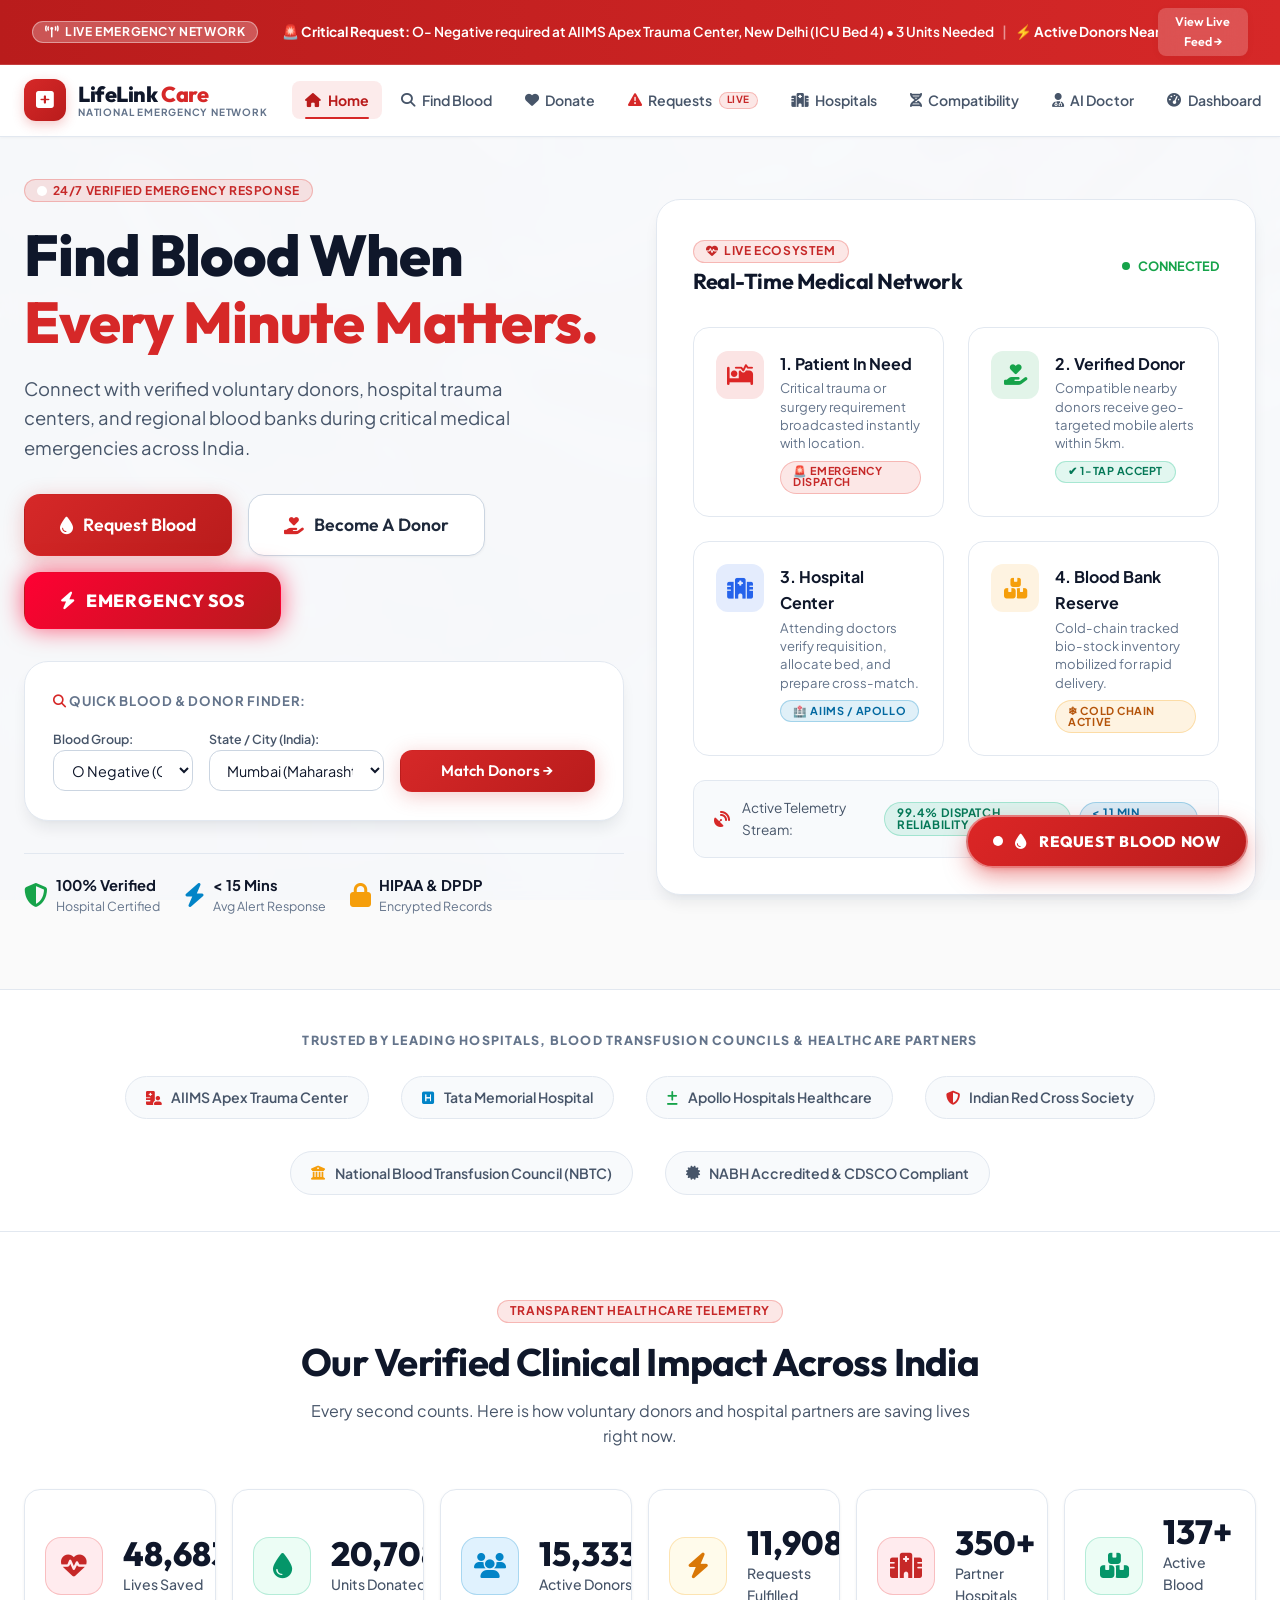
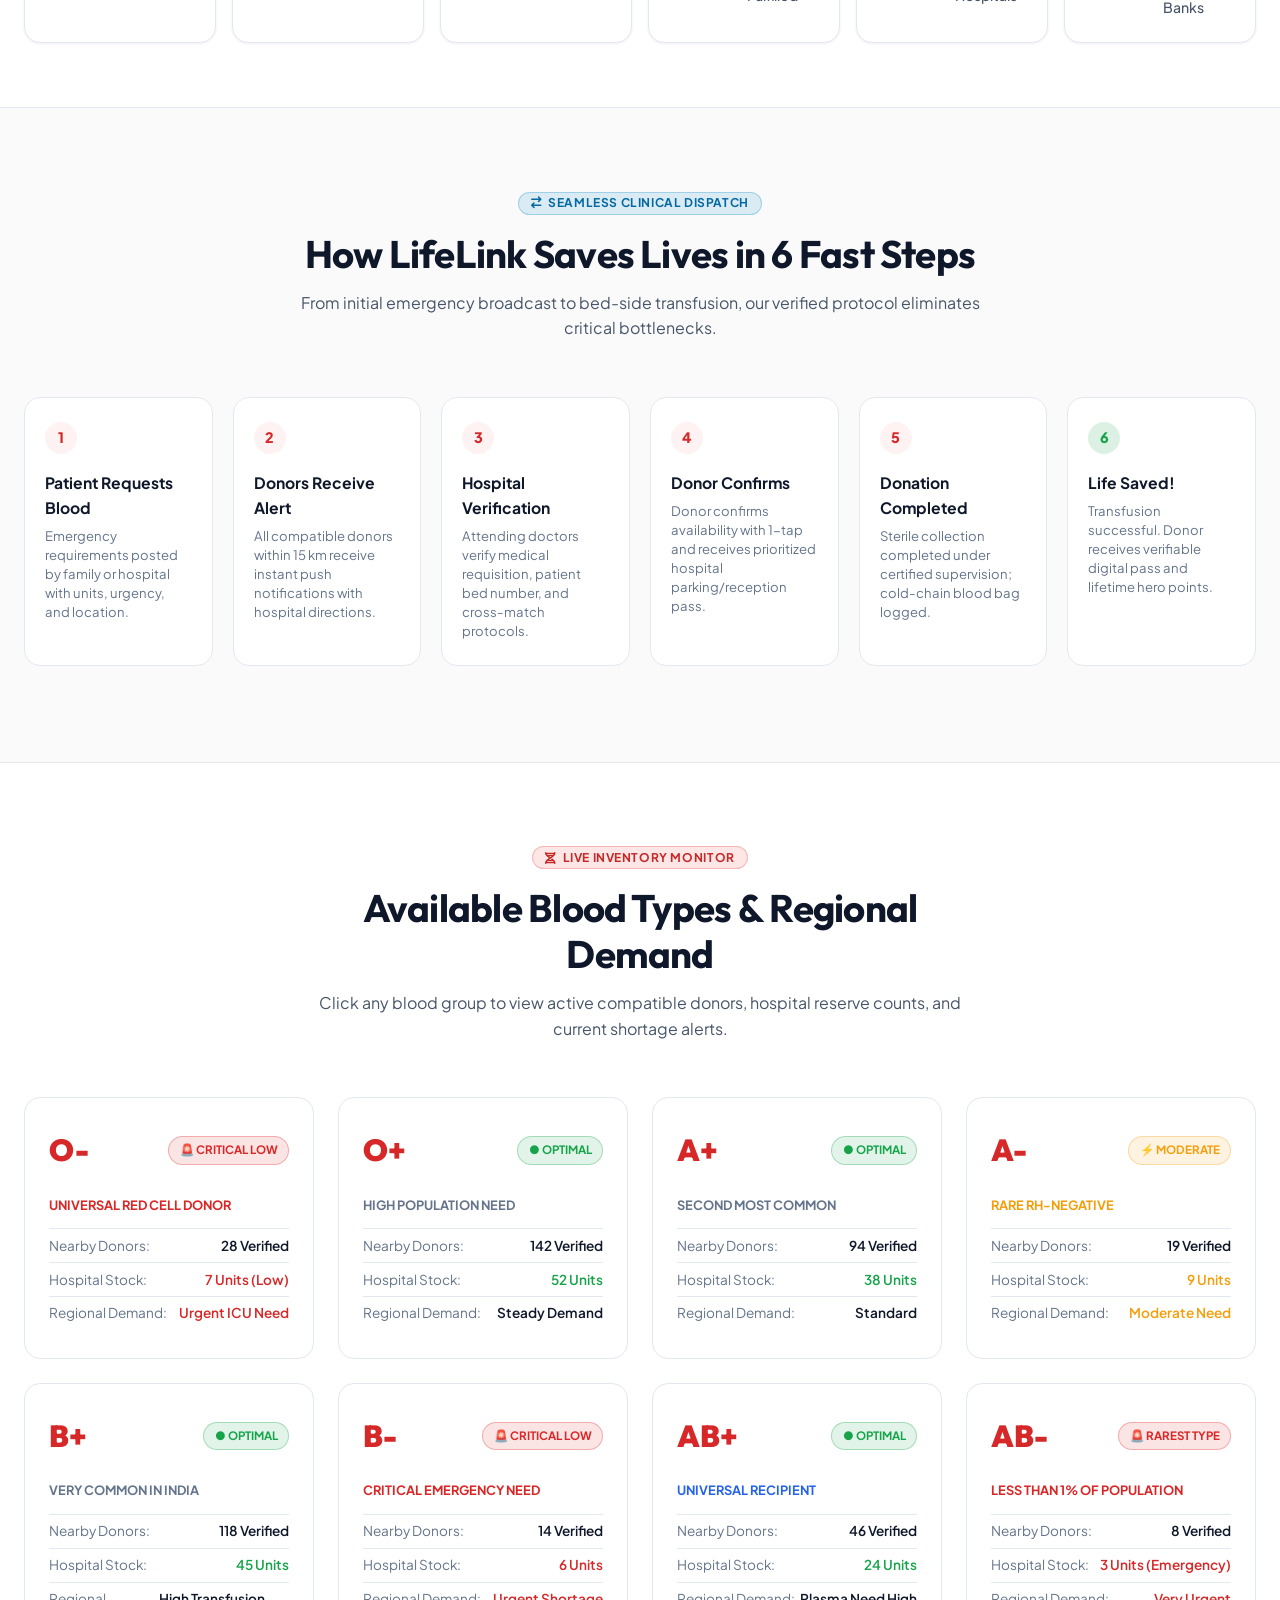
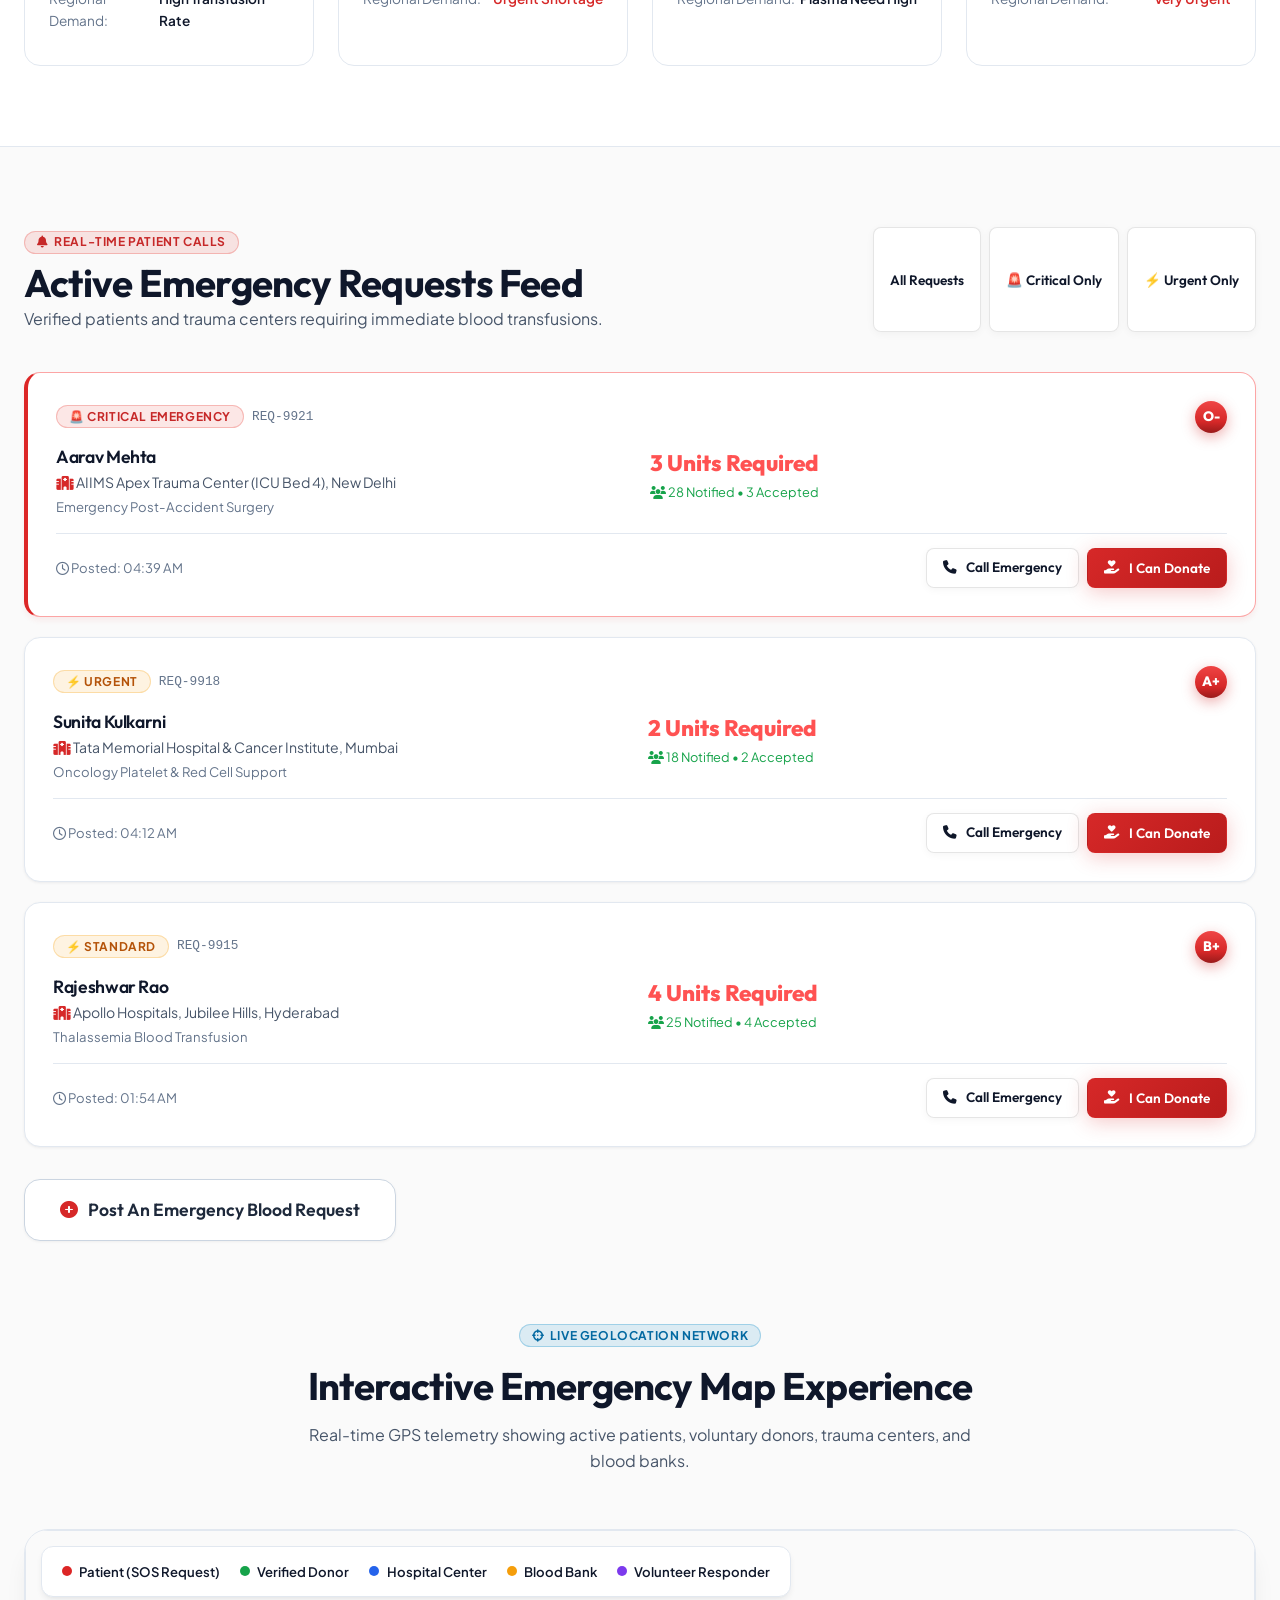
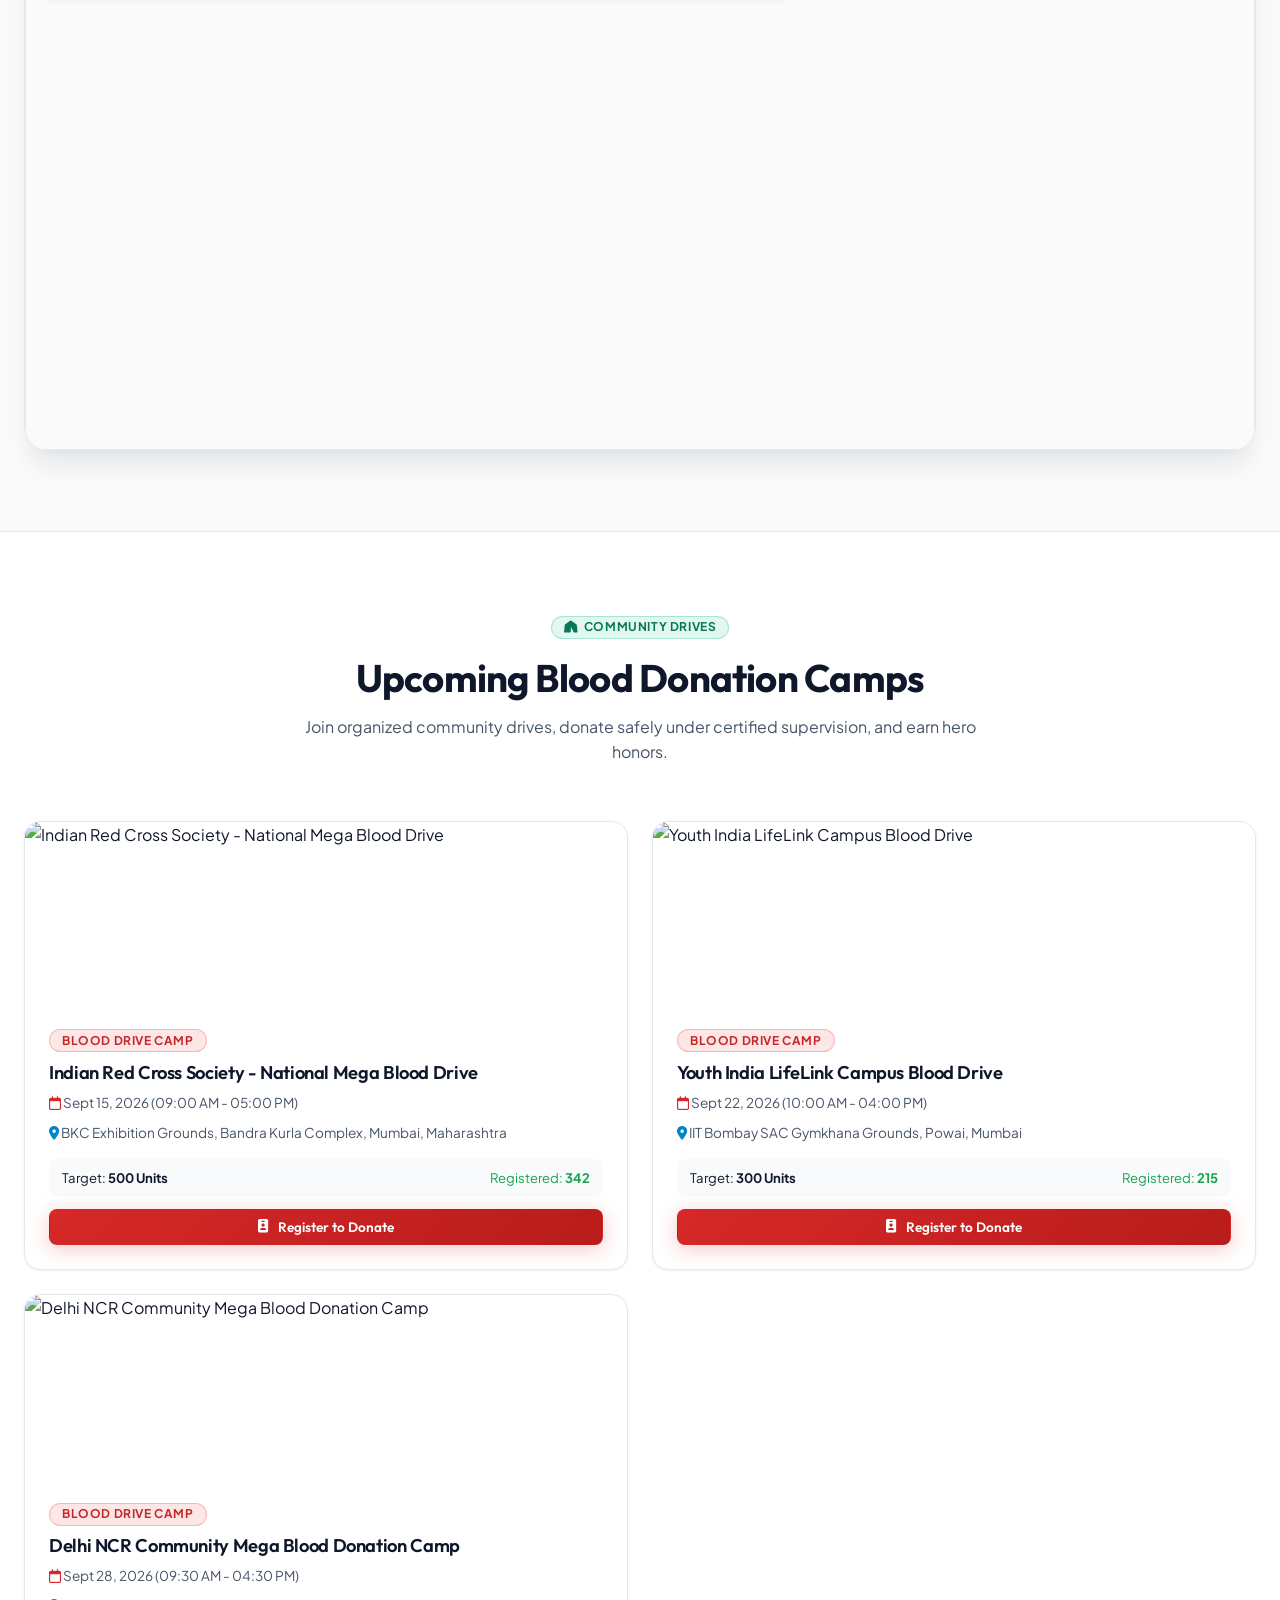
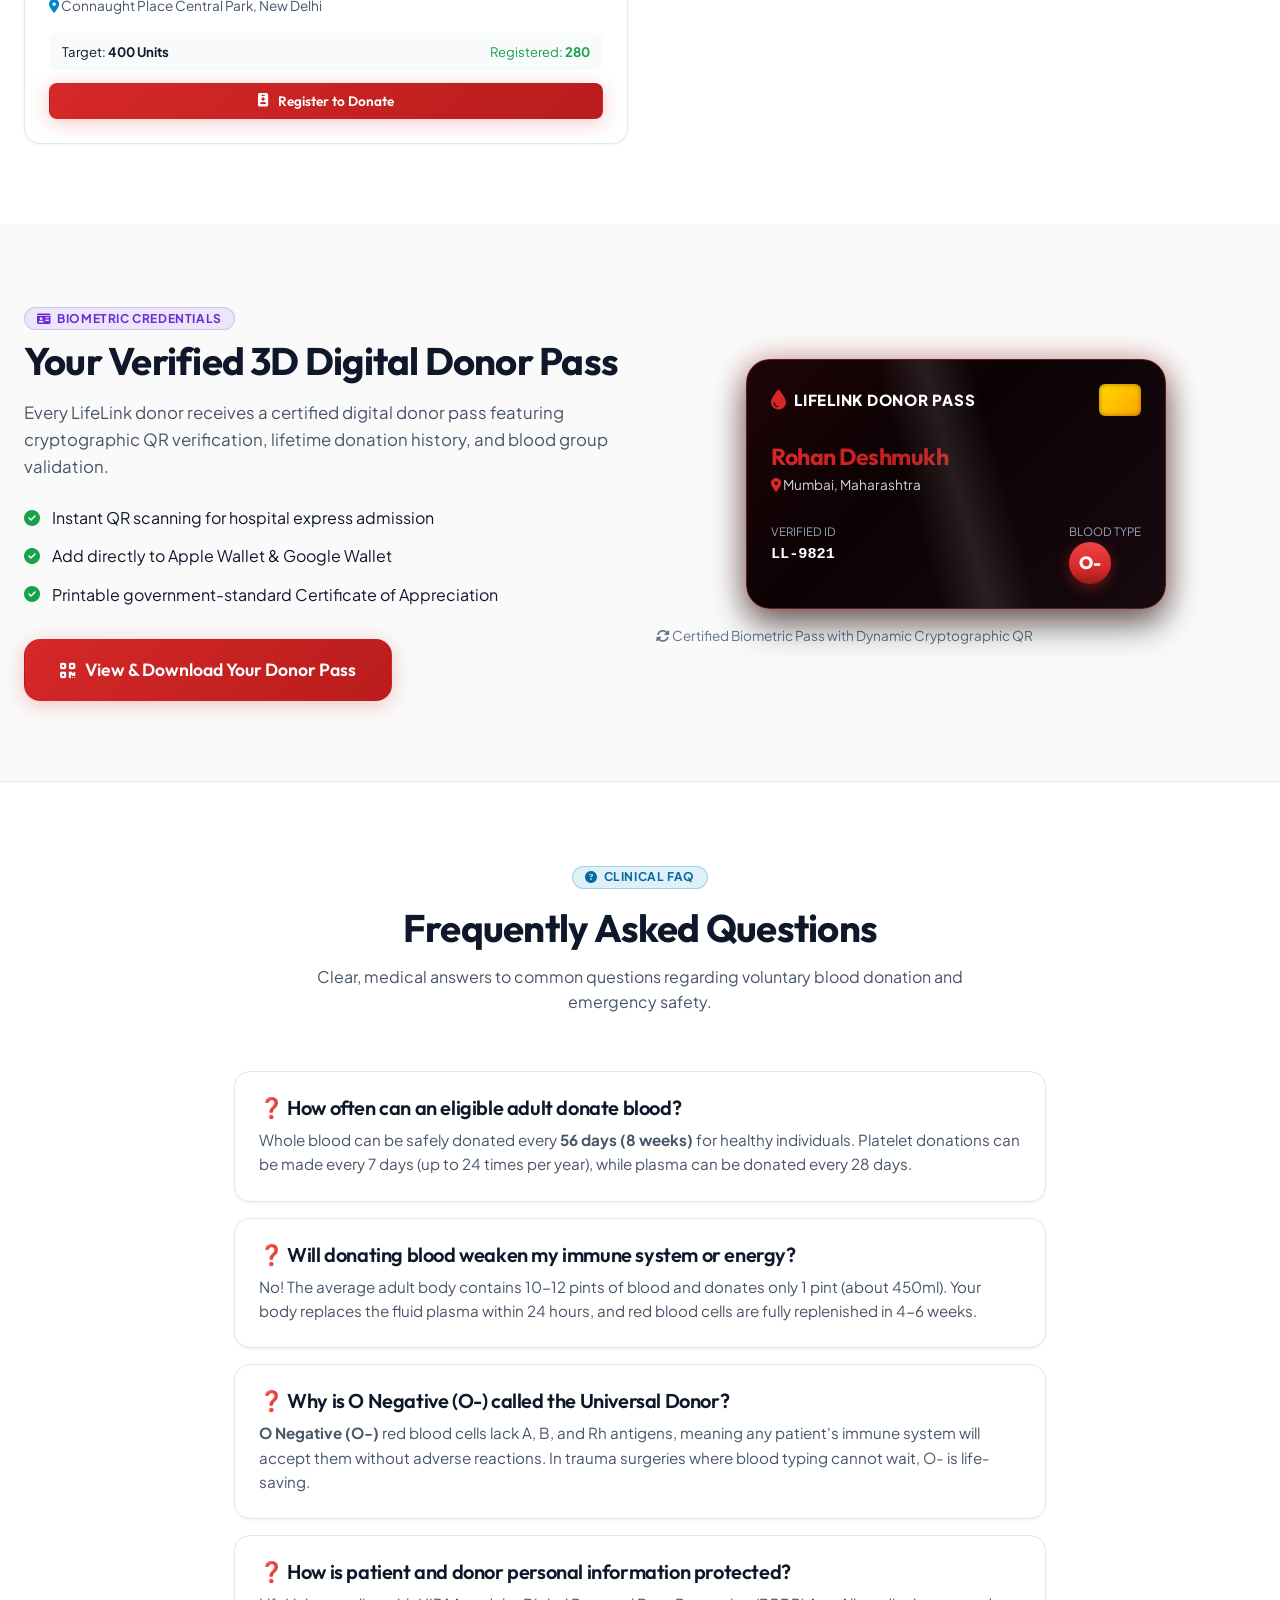
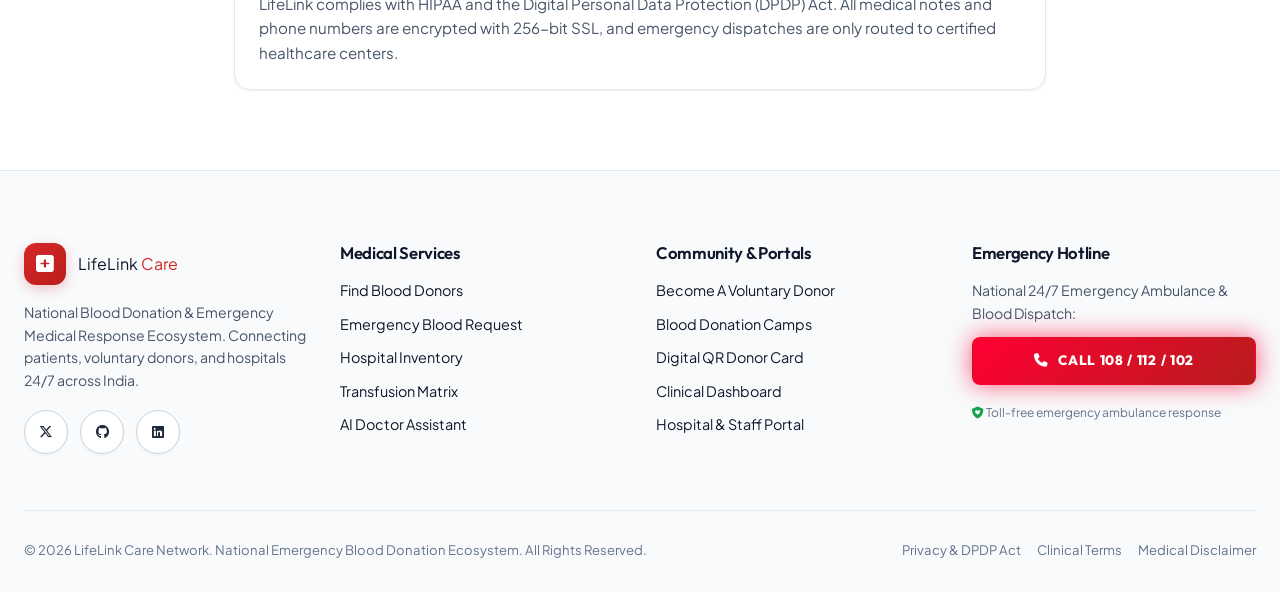
==== commit e3a1099e: "feat: rebuild top navigation bar using responsive CSS grid architecture with semantic ARIA" ====
--- a/index.html
+++ b/index.html
@@ -58,68 +58,66 @@
     </div>
 
     <!-- Main Navigation Bar -->
-    <nav class="navbar">
+    <nav class="navbar" role="navigation" aria-label="Main Navigation">
       <div class="nav-container">
-        <a href="index.html" class="nav-brand">
-          <div class="brand-icon">
+        <!-- Grid Col 1: Brand / Logo -->
+        <a href="index.html" class="nav-brand" aria-label="LifeLink Care Emergency Network Home">
+          <div class="brand-icon" aria-hidden="true">
             <i class="fa-solid fa-square-plus"></i>
           </div>
-          <div class="flex flex-col">
-            <span style="line-height: 1.1;">LifeLink <span class="text-crimson">Care</span></span>
-            <span style="font-size: 0.65rem; font-weight: 700; color: var(--text-muted); letter-spacing: 0.08em; text-transform: uppercase;">Blood Emergency Network</span>
+          <div class="brand-text-group">
+            <span class="brand-title">LifeLink <span class="text-crimson">Care</span></span>
+            <span class="brand-subtitle">National Emergency Network</span>
           </div>
         </a>
 
-        <ul class="nav-links">
-          <li><a href="index.html" class="nav-link active">Home</a></li>
-          <li><a href="donor-search.html" class="nav-link">Find Blood</a></li>
-          <li><a href="register.html" class="nav-link">Donate Blood</a></li>
-          <li><a href="request.html" class="nav-link">Emergency Requests <span class="badge badge-crimson" style="padding: 0.15rem 0.45rem; font-size: 0.65rem;">LIVE</span></a></li>
-          <li><a href="bloodbanks.html" class="nav-link">Hospitals & Banks</a></li>
-          <li><a href="compatibility.html" class="nav-link">Compatibility</a></li>
-          <li><a href="chatbot.html" class="nav-link">AI Doctor</a></li>
-          <li><a href="dashboard.html" class="nav-link">Dashboard</a></li>
+        <!-- Grid Col 2: Center Navigation Links -->
+        <ul class="nav-links" id="primary-nav-links" role="menubar">
+          <li role="none"><a href="index.html" class="nav-link active" role="menuitem"><i class="fa-solid fa-house" aria-hidden="true"></i> Home</a></li>
+          <li role="none"><a href="donor-search.html" class="nav-link" role="menuitem"><i class="fa-solid fa-magnifying-glass" aria-hidden="true"></i> Find Blood</a></li>
+          <li role="none"><a href="register.html" class="nav-link" role="menuitem"><i class="fa-solid fa-heart" aria-hidden="true"></i> Donate</a></li>
+          <li role="none"><a href="request.html" class="nav-link" role="menuitem"><i class="fa-solid fa-triangle-exclamation text-crimson" aria-hidden="true"></i> Requests <span class="badge badge-crimson" style="padding: 0.15rem 0.45rem; font-size: 0.62rem;">LIVE</span></a></li>
+          <li role="none"><a href="bloodbanks.html" class="nav-link" role="menuitem"><i class="fa-solid fa-hospital" aria-hidden="true"></i> Hospitals</a></li>
+          <li role="none"><a href="compatibility.html" class="nav-link" role="menuitem"><i class="fa-solid fa-dna" aria-hidden="true"></i> Compatibility</a></li>
+          <li role="none"><a href="chatbot.html" class="nav-link" role="menuitem"><i class="fa-solid fa-user-doctor" aria-hidden="true"></i> AI Doctor</a></li>
+          <li role="none"><a href="dashboard.html" class="nav-link" role="menuitem"><i class="fa-solid fa-gauge-high" aria-hidden="true"></i> Dashboard</a></li>
         </ul>
 
-        <div class="nav-actions">
-          <!-- Multi-language Select -->
-          <select id="lang-selector" class="form-select" style="width: auto; padding: 0.35rem 0.65rem; font-size: 0.82rem; border-radius: var(--radius-full);">
+        <!-- Grid Col 3: Action Buttons (Right) -->
+        <div class="nav-actions" role="toolbar" aria-label="User Actions">
+          <select id="lang-selector" class="form-select" aria-label="Select Interface Language" style="width: auto; padding: 0.35rem 0.65rem; font-size: 0.82rem; border-radius: var(--radius-full);">
             <option value="en">🇺🇸 EN</option>
             <option value="hi">🇮🇳 हिंदी</option>
             <option value="mr">🇮🇳 मराठी</option>
             <option value="es">🇪🇸 ES</option>
           </select>
 
-          <!-- Theme Toggle -->
-          <button id="theme-toggle-btn" class="btn btn-glass btn-icon" title="Toggle Calm Healthcare Light/Dark Mode">
-            <i class="fa-solid fa-sun theme-toggle-icon"></i>
+          <button id="theme-toggle-btn" class="btn btn-glass btn-icon" title="Toggle Theme" aria-label="Toggle Calm Healthcare Light/Dark Theme">
+            <i class="fa-solid fa-sun theme-toggle-icon" aria-hidden="true"></i>
           </button>
 
-          <!-- Emergency SOS Quick Button -->
-          <button class="btn btn-sos btn-sm btn-sos-trigger" title="Trigger Instant Emergency SOS">
-            <i class="fa-solid fa-triangle-exclamation"></i> SOS
+          <button class="btn btn-sos btn-sm btn-sos-trigger" title="Trigger Instant Emergency SOS" aria-label="Instant Emergency SOS Broadcast">
+            <i class="fa-solid fa-bolt" aria-hidden="true"></i> SOS
           </button>
 
-          <!-- Sign In / User Portal -->
-          <a href="login.html" class="btn btn-secondary btn-sm flex items-center gap-2">
-            <i class="fa-solid fa-arrow-right-to-bracket"></i> Login
+          <a href="login.html" class="btn btn-secondary btn-sm flex items-center gap-2" role="button" aria-label="Sign In to LifeLink">
+            <i class="fa-solid fa-arrow-right-to-bracket" aria-hidden="true"></i> Login
           </a>
 
-          <!-- Mobile Hamburger -->
-          <button id="mobile-menu-toggle" class="btn btn-glass btn-icon" style="display: none;" title="Menu">
-            <i class="fa-solid fa-bars"></i>
+          <button id="mobile-menu-toggle" class="btn btn-glass btn-icon" aria-expanded="false" aria-controls="primary-nav-links" aria-label="Toggle mobile navigation menu" style="display: none;">
+            <i class="fa-solid fa-bars" aria-hidden="true"></i>
           </button>
         </div>
       </div>
     </nav>
 
     <!-- Main Content Area -->
-    <main style="padding-top: 110px;">
+    <main>
 
       <!-- ==========================================================================
            SECTION 1: HERO - "Find Blood When Every Minute Matters"
            ========================================================================== -->
-      <section class="container" style="padding-top: 2rem; padding-bottom: 4.5rem;">
+      <section class="container" style="padding-top: 2.5rem; padding-bottom: 4.5rem;">
         <div class="grid grid-cols-2 items-center gap-8">
           
           <!-- Hero Text Content & Quick Search Command -->
@@ -138,7 +136,7 @@
             </p>
 
             <div class="flex gap-4 items-center" style="flex-wrap: wrap;">
-              <a href="request.html" class="btn btn-primary btn-lg" style="background: var(--color-primary); border-color: var(--color-primary);">
+              <a href="request.html" class="btn btn-primary btn-lg">
                 <i class="fa-solid fa-droplet"></i> Request Blood
               </a>
               <a href="register.html" class="btn btn-secondary btn-lg">
--- a/css/style.css
+++ b/css/style.css
@@ -12,6 +12,8 @@
   --primary-300: #fca5a5;
   --primary-400: #f87171;
   --primary-500: #d62828; /* Calm Emergency Blood Red */
+  --color-primary: #d62828;
+  --color-primary-surface: #fef2f2;
   --primary-600: #b91c1c;
   --primary-700: #991b1b;
   --primary-800: #7f1d1d;
@@ -166,14 +168,13 @@
 }
 
 [data-theme="light"] .video-bg {
-  filter: brightness(1.08) saturate(0.9) contrast(0.95);
-  opacity: 0.85;
+  filter: brightness(1.1) opacity(0.14) contrast(0.9);
 }
 
 [data-theme="light"] .video-bg-overlay {
-  background: radial-gradient(circle at 50% 25%, rgba(255, 235, 238, 0.72) 0%, rgba(248, 250, 253, 0.88) 50%, rgba(241, 245, 249, 0.95) 100%);
-  backdrop-filter: blur(4px);
-  -webkit-backdrop-filter: blur(4px);
+  background: rgba(248, 250, 252, 0.94);
+  backdrop-filter: blur(8px);
+  -webkit-backdrop-filter: blur(8px);
 }
 
 /* 3D Canvas Background Container */
@@ -188,6 +189,10 @@
   overflow: hidden;
 }
 
+[data-theme="light"] #threejs-bg-container {
+  opacity: 0.1;
+}
+
 #canvas3d {
   width: 100%;
   height: 100%;
@@ -220,14 +225,8 @@
   background: radial-gradient(circle, rgba(0, 229, 255, 0.12) 0%, rgba(0, 145, 234, 0.03) 70%, transparent 100%);
 }
 
-[data-theme="light"] .ambient-glow-1 {
-  background: radial-gradient(circle, rgba(229, 57, 53, 0.15) 0%, rgba(255, 205, 210, 0.08) 70%, transparent 100%);
-  opacity: 0.8;
-}
-
-[data-theme="light"] .ambient-glow-2 {
-  background: radial-gradient(circle, rgba(0, 229, 255, 0.08) 0%, rgba(178, 235, 242, 0.05) 70%, transparent 100%);
-  opacity: 0.7;
+[data-theme="light"] .ambient-glow {
+  display: none !important;
 }
 
 /* App Wrapper */
--- a/css/glassmorphism.css
+++ b/css/glassmorphism.css
@@ -97,104 +97,229 @@
   box-shadow: var(--shadow-lg);
 }
 
-/* Navbar Glassmorphism */
+/* ==========================================================================
+   Professional CSS Grid Navigation Bar Architecture
+   ========================================================================== */
 .navbar {
-  position: fixed;
+  position: sticky;
   top: 0;
   left: 0;
   right: 0;
-  height: 76px;
+  height: 72px;
   z-index: 1000;
-  background: rgba(7, 9, 14, 0.7);
-  backdrop-filter: blur(20px);
-  -webkit-backdrop-filter: blur(20px);
+  background: rgba(255, 255, 255, 0.98);
+  backdrop-filter: blur(16px);
+  -webkit-backdrop-filter: blur(16px);
   border-bottom: 1px solid var(--border-glass);
-  transition: all var(--transition-smooth);
-}
-
-[data-theme="light"] .navbar {
-  background: rgba(248, 250, 253, 0.8);
+  box-shadow: 0 1px 3px 0 rgba(15, 23, 42, 0.04);
+  transition: all var(--transition-normal);
+}
+
+[data-theme="dark"] .navbar {
+  background: rgba(15, 23, 42, 0.96);
+  border-bottom: 1px solid rgba(255, 255, 255, 0.08);
+  box-shadow: 0 1px 3px 0 rgba(0, 0, 0, 0.3);
 }
 
 .navbar.scrolled {
-  background: rgba(7, 9, 14, 0.92);
-  box-shadow: var(--shadow-md);
+  box-shadow: 0 4px 12px rgba(15, 23, 42, 0.08);
   height: 68px;
 }
 
-[data-theme="light"] .navbar.scrolled {
-  background: rgba(255, 255, 255, 0.95);
-}
-
+/* 3-Column Grid: Left (Logo), Center (Nav Links), Right (Actions) */
 .nav-container {
-  display: flex;
-  align-items: center;
-  justify-content: space-between;
+  display: grid;
+  grid-template-columns: auto 1fr auto;
+  align-items: center;
+  column-gap: 1.5rem;
   height: 100%;
   max-width: 1440px;
   margin: 0 auto;
-  padding: 0 1.75rem;
-}
-
+  padding: 0 1.5rem;
+  box-sizing: border-box;
+}
+
+/* Col 1: Brand / Logo Grid Cell */
 .nav-brand {
-  display: flex;
-  align-items: center;
-  gap: 0.75rem;
+  display: grid;
+  grid-template-columns: auto 1fr;
+  align-items: center;
+  column-gap: 0.75rem;
+  text-decoration: none;
+  white-space: nowrap;
+}
+
+.brand-icon {
+  width: 42px;
+  height: 42px;
+  border-radius: var(--radius-md);
+  background: var(--grad-primary);
+  display: grid;
+  place-items: center;
+  color: #ffffff;
+  font-size: 1.25rem;
+  box-shadow: 0 4px 12px rgba(214, 40, 40, 0.25);
+}
+
+.brand-text-group {
+  display: grid;
+  grid-template-rows: auto auto;
+  line-height: 1.15;
+}
+
+.brand-title {
   font-family: var(--font-heading);
   font-weight: 800;
-  font-size: 1.45rem;
+  font-size: 1.35rem;
   letter-spacing: -0.02em;
-}
-
-.brand-icon {
-  width: 40px;
-  height: 40px;
-  border-radius: 12px;
-  background: var(--grad-primary);
-  display: flex;
+  color: var(--text-primary);
+}
+
+.brand-subtitle {
+  font-size: 0.62rem;
+  font-weight: 700;
+  color: var(--text-muted);
+  letter-spacing: 0.08em;
+  text-transform: uppercase;
+}
+
+/* Col 2: Center Navigation Links Grid */
+.nav-links {
+  display: grid;
+  grid-auto-flow: column;
+  grid-auto-columns: max-content;
   align-items: center;
   justify-content: center;
-  color: #fff;
-  font-size: 1.25rem;
-  box-shadow: 0 4px 15px var(--primary-glow);
-}
-
-.nav-links {
-  display: flex;
-  align-items: center;
-  gap: 1.75rem;
+  column-gap: 0.35rem;
   list-style: none;
+  margin: 0;
+  padding: 0;
+  height: 100%;
+}
+
+.nav-links li {
+  display: grid;
+  place-items: center;
+  height: 100%;
 }
 
 .nav-link {
-  font-size: 0.95rem;
+  display: grid;
+  grid-auto-flow: column;
+  align-items: center;
+  column-gap: 0.4rem;
+  height: 38px;
+  padding: 0 0.85rem;
+  border-radius: var(--radius-sm);
+  font-family: var(--font-body);
+  font-size: 0.88rem;
   font-weight: 600;
   color: var(--text-secondary);
-  padding: 0.5rem 0.2rem;
+  text-decoration: none;
+  white-space: nowrap;
+  transition: all var(--transition-fast);
   position: relative;
-  transition: color var(--transition-fast);
-}
-
-.nav-link:hover, .nav-link.active {
-  color: var(--text-primary);
+}
+
+.nav-link:hover {
+  color: var(--primary-500);
+  background: rgba(214, 40, 40, 0.06);
+}
+
+.nav-link.active {
+  color: var(--primary-600);
+  background: rgba(214, 40, 40, 0.09);
+  font-weight: 700;
 }
 
 .nav-link.active::after {
   content: '';
   position: absolute;
-  bottom: 0;
-  left: 0;
-  right: 0;
-  height: 2px;
-  background: var(--grad-primary);
+  bottom: 0px;
+  left: 0.85rem;
+  right: 0.85rem;
+  height: 2.5px;
+  background: var(--primary-500);
   border-radius: 2px;
-  box-shadow: 0 0 10px var(--primary-glow);
-}
-
+}
+
+/* Col 3: Right Action Buttons Grid */
 .nav-actions {
-  display: flex;
-  align-items: center;
-  gap: 0.85rem;
+  display: grid;
+  grid-auto-flow: column;
+  align-items: center;
+  column-gap: 0.65rem;
+  justify-content: end;
+}
+
+.nav-actions .btn,
+.nav-actions .form-select,
+.nav-actions .btn-icon {
+  display: inline-grid;
+  grid-auto-flow: column;
+  place-items: center;
+  gap: 0.45rem;
+  height: 38px;
+  box-sizing: border-box;
+}
+
+/* Responsive CSS Grid Rules */
+@media (max-width: 1200px) {
+  .nav-container {
+    column-gap: 0.75rem;
+    padding: 0 1rem;
+  }
+  .nav-links {
+    column-gap: 0.15rem;
+  }
+  .nav-link {
+    font-size: 0.82rem;
+    padding: 0 0.55rem;
+  }
+}
+
+@media (max-width: 992px) {
+  .navbar {
+    height: 68px;
+  }
+  .nav-container {
+    grid-template-columns: auto 1fr;
+  }
+  .nav-links {
+    display: none;
+    position: absolute;
+    top: 68px;
+    left: 0;
+    right: 0;
+    background: #ffffff;
+    grid-auto-flow: row;
+    grid-template-columns: 1fr;
+    row-gap: 0.35rem;
+    padding: 1.25rem;
+    border-bottom: 1px solid var(--border-glass);
+    box-shadow: 0 10px 25px rgba(15, 23, 42, 0.08);
+    height: auto;
+    z-index: 999;
+  }
+  [data-theme="dark"] .nav-links {
+    background: #0f172a;
+    border-bottom: 1px solid rgba(255, 255, 255, 0.1);
+  }
+  .nav-links.active {
+    display: grid;
+  }
+  .nav-links li {
+    justify-items: stretch;
+    height: auto;
+  }
+  .nav-link {
+    height: 42px;
+    padding: 0 1rem;
+    font-size: 0.95rem;
+  }
+  #mobile-menu-toggle {
+    display: inline-grid !important;
+  }
 }
 
 /* Emergency Ticker Bar */
--- a/css/responsive.css
+++ b/css/responsive.css
@@ -15,45 +15,10 @@
   .grid-cols-3 {
     grid-template-columns: repeat(2, 1fr);
   }
-
-  .nav-links {
-    gap: 1.2rem;
-  }
 }
 
 /* Mobile & Tablets (<= 768px) */
 @media (max-width: 768px) {
-  .navbar {
-    height: 68px;
-  }
-
-  .nav-container {
-    padding: 0 1rem;
-  }
-
-  .nav-links {
-    display: none;
-    position: absolute;
-    top: 68px;
-    left: 0;
-    right: 0;
-    background: var(--bg-surface);
-    flex-direction: column;
-    padding: 1.5rem;
-    border-bottom: 1px solid var(--border-glass);
-    gap: 1rem;
-  }
-
-  [data-theme="light"] .nav-links {
-    background: #ffffff;
-    border-bottom: 1px solid #cbd5e1;
-    box-shadow: 0 10px 25px rgba(15, 23, 42, 0.08);
-  }
-
-  .nav-links.active {
-    display: flex;
-  }
-
   .dashboard-layout {
     grid-template-columns: 1fr;
     margin-top: 68px;
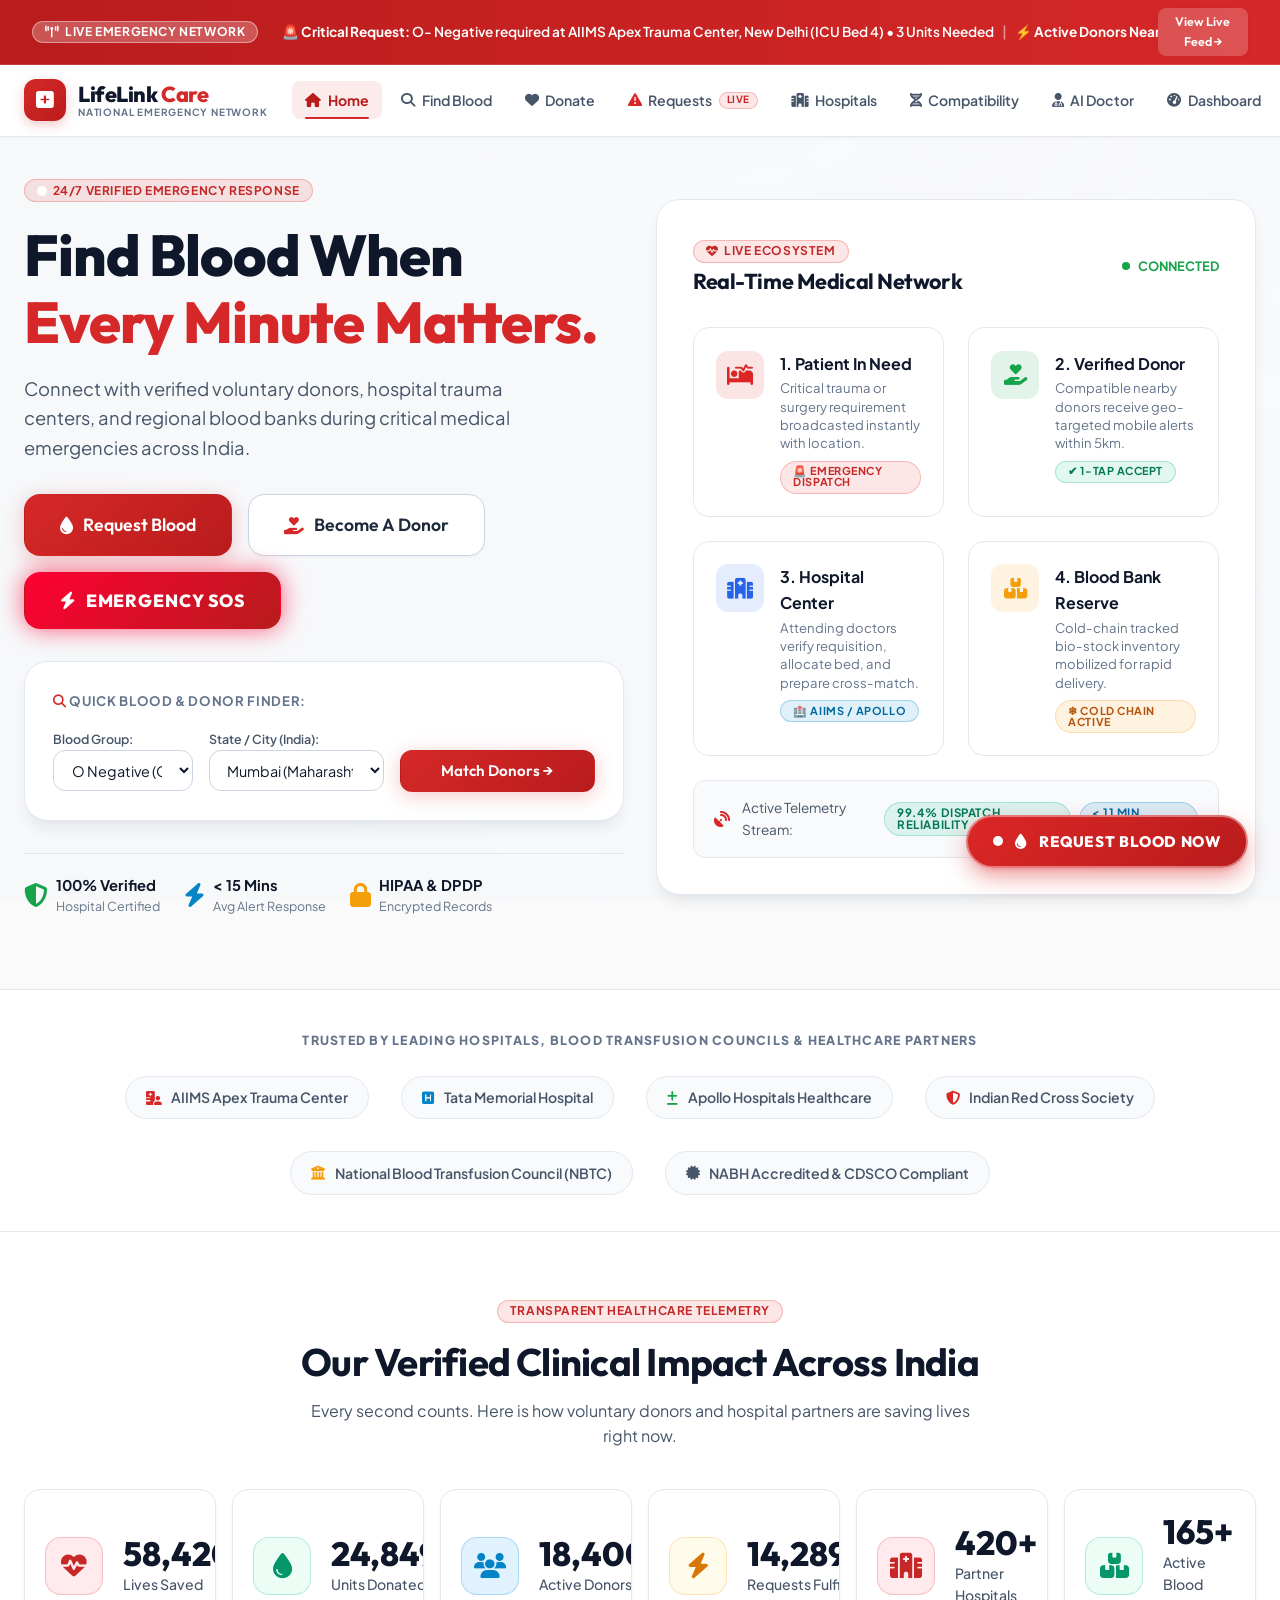
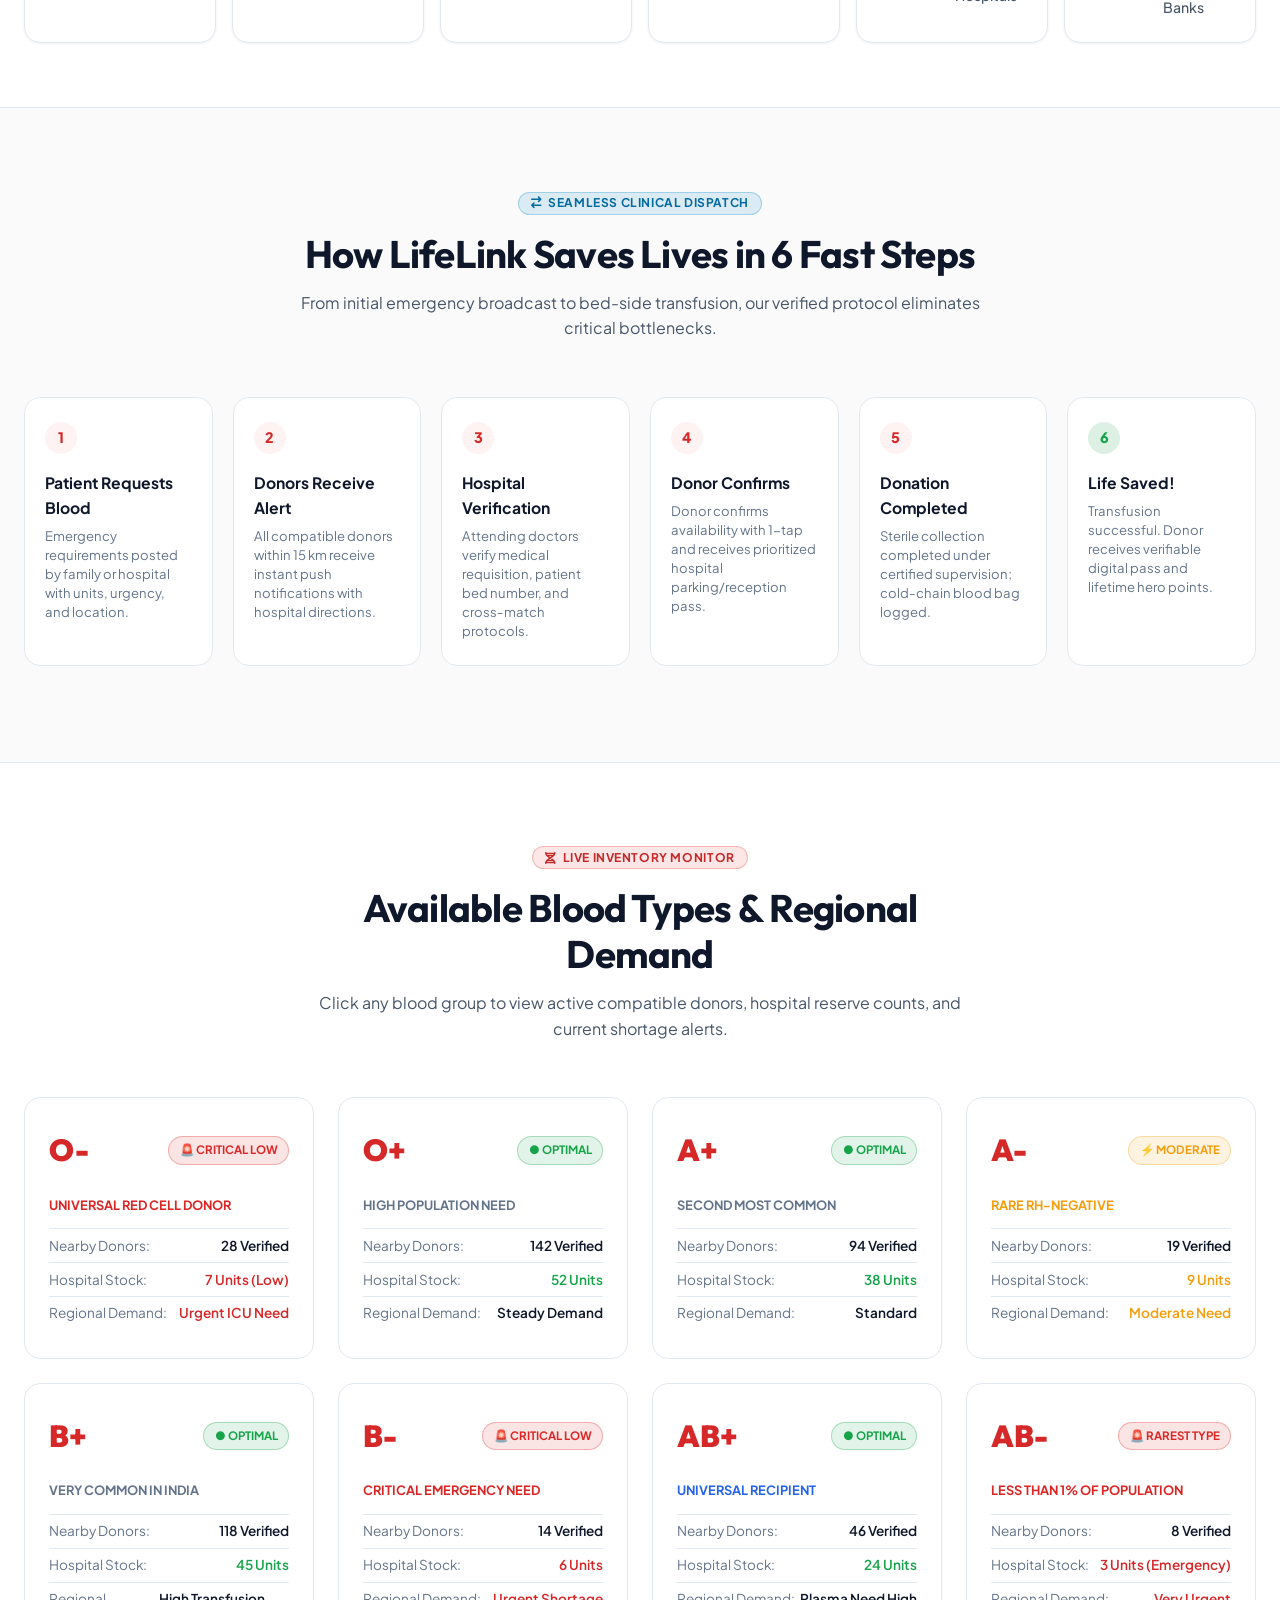
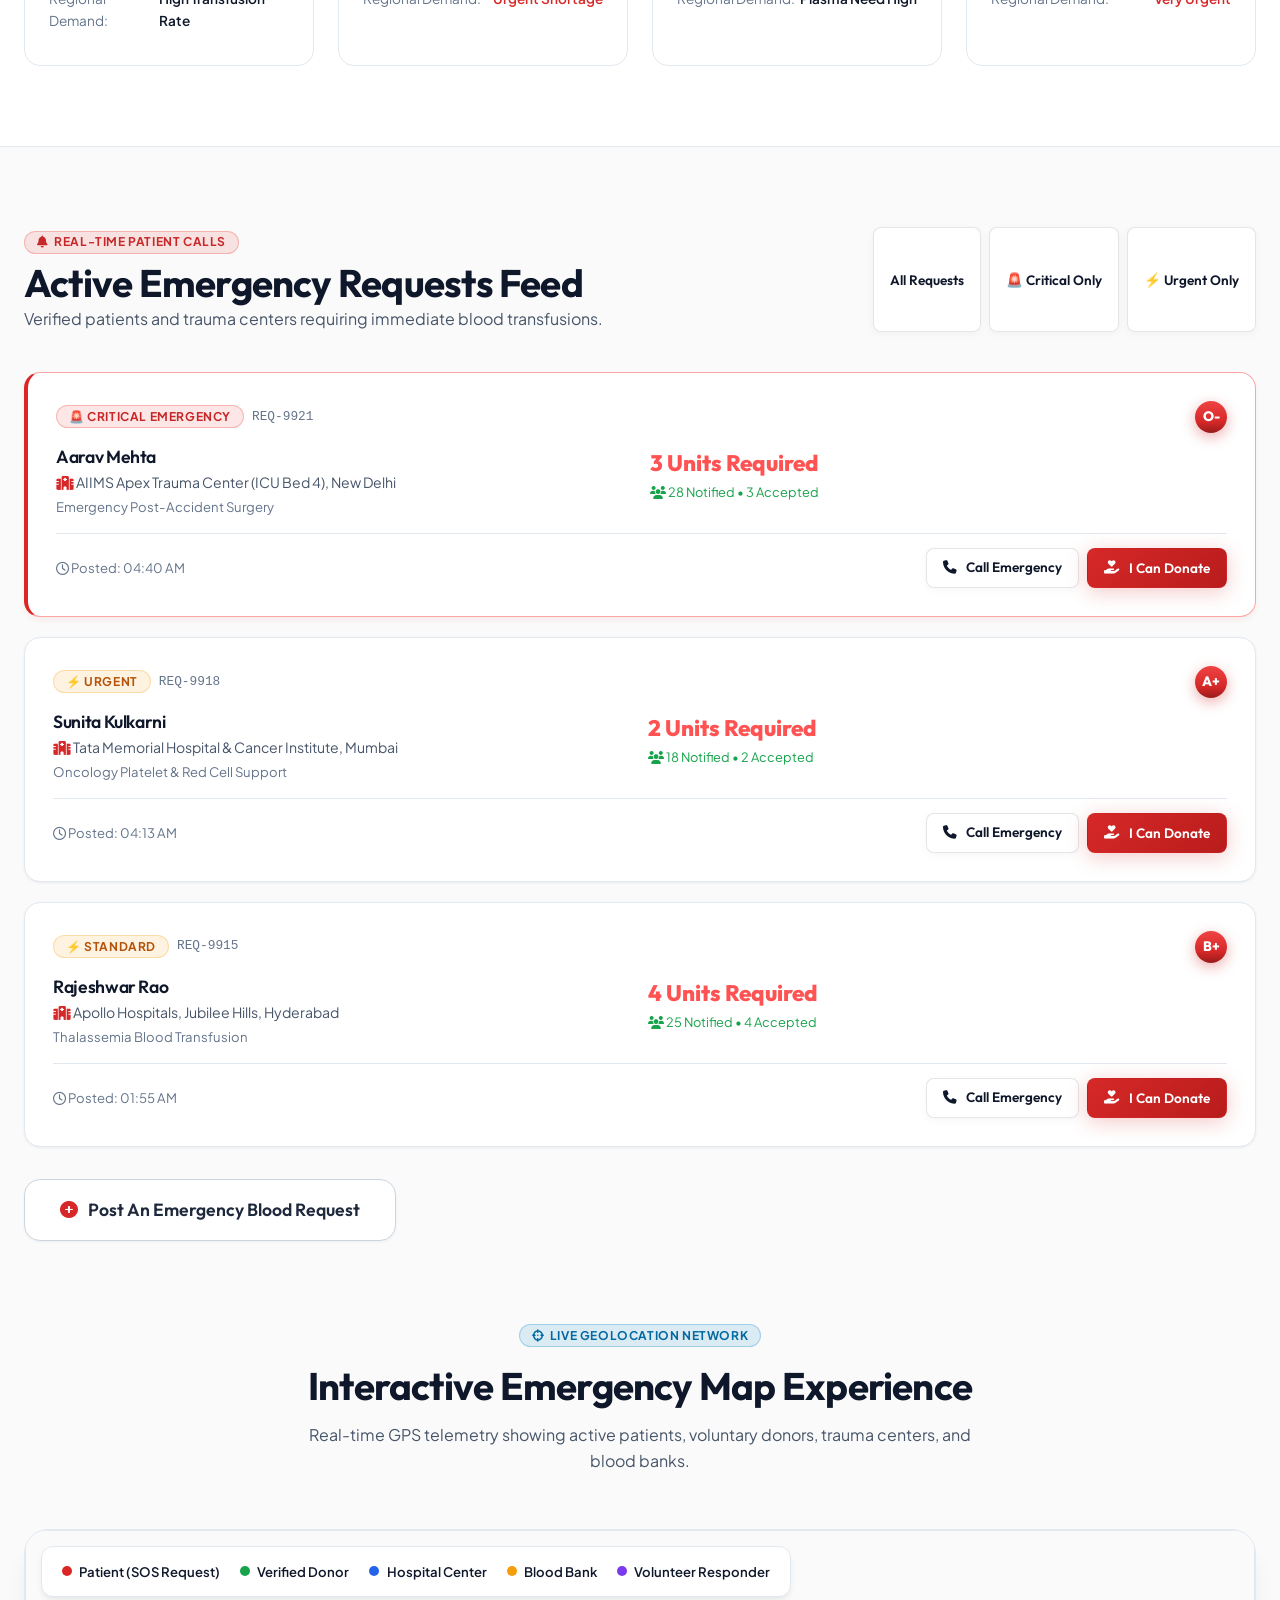
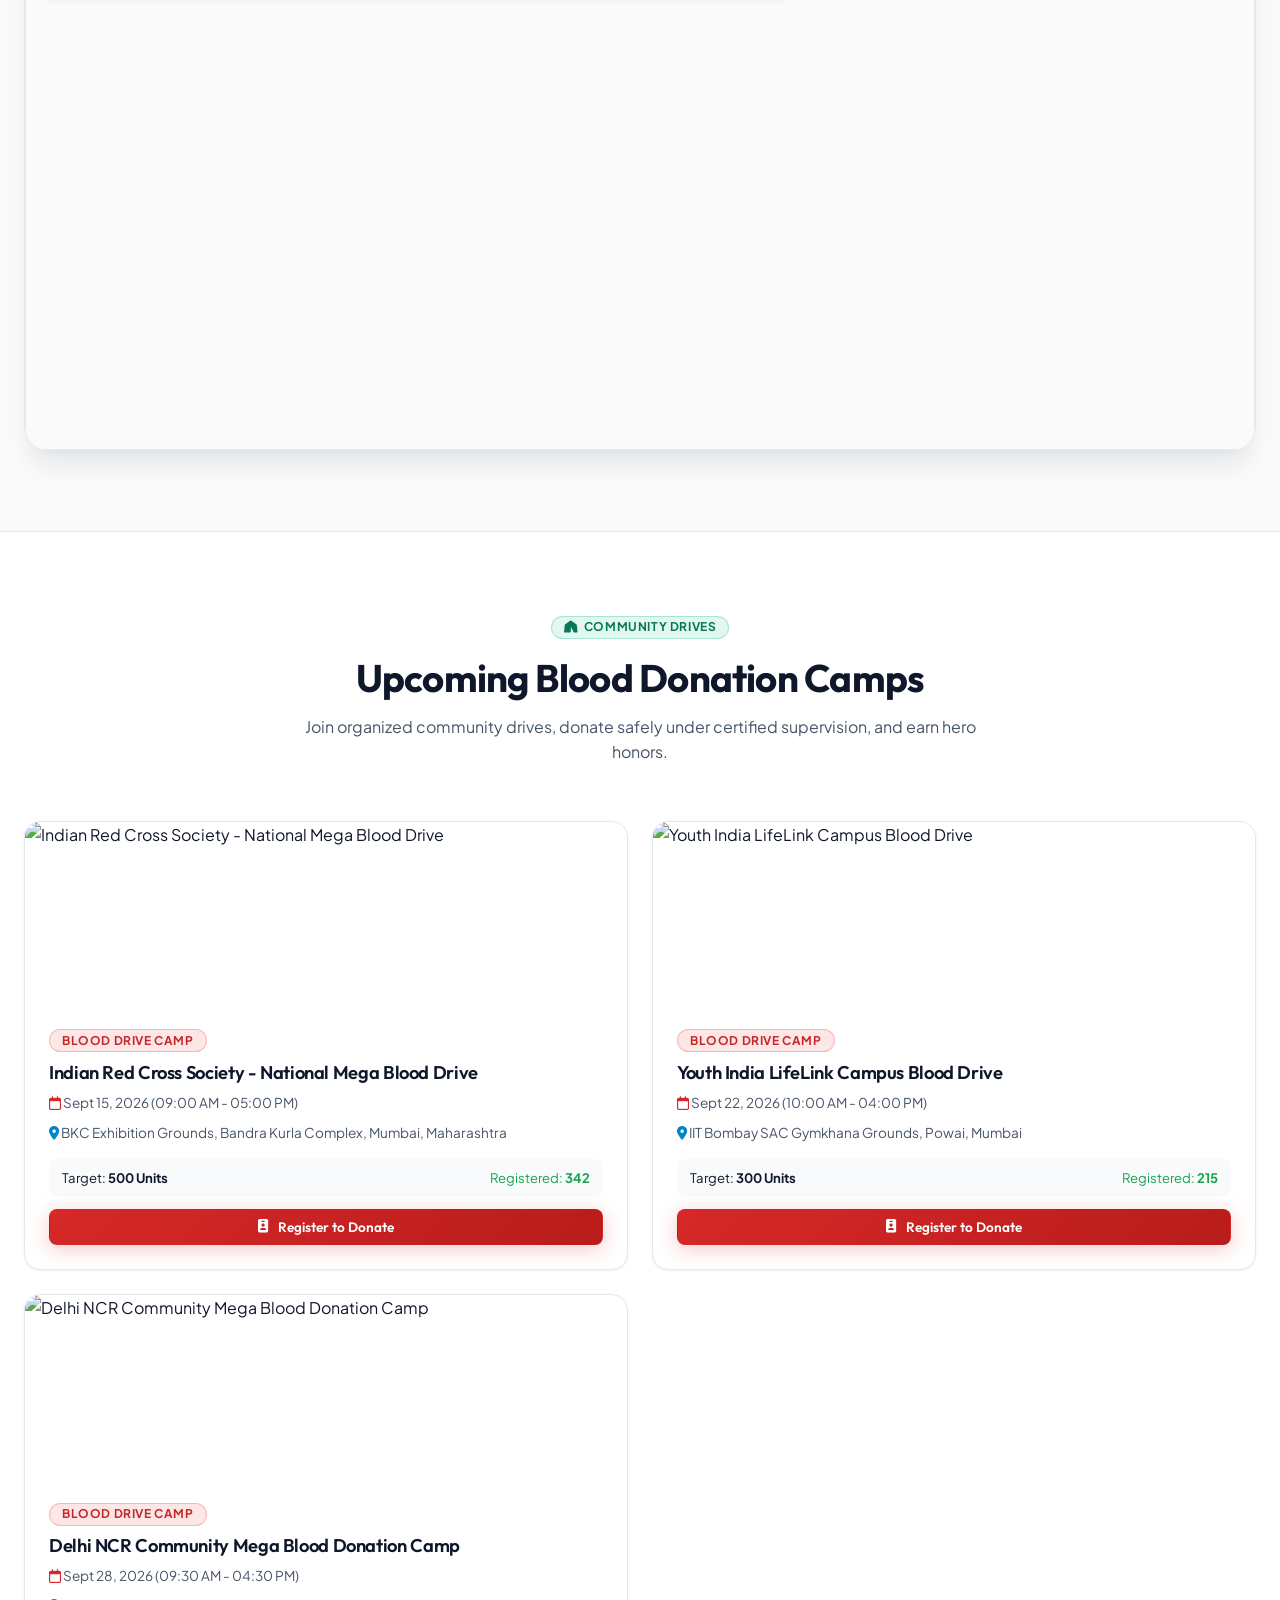
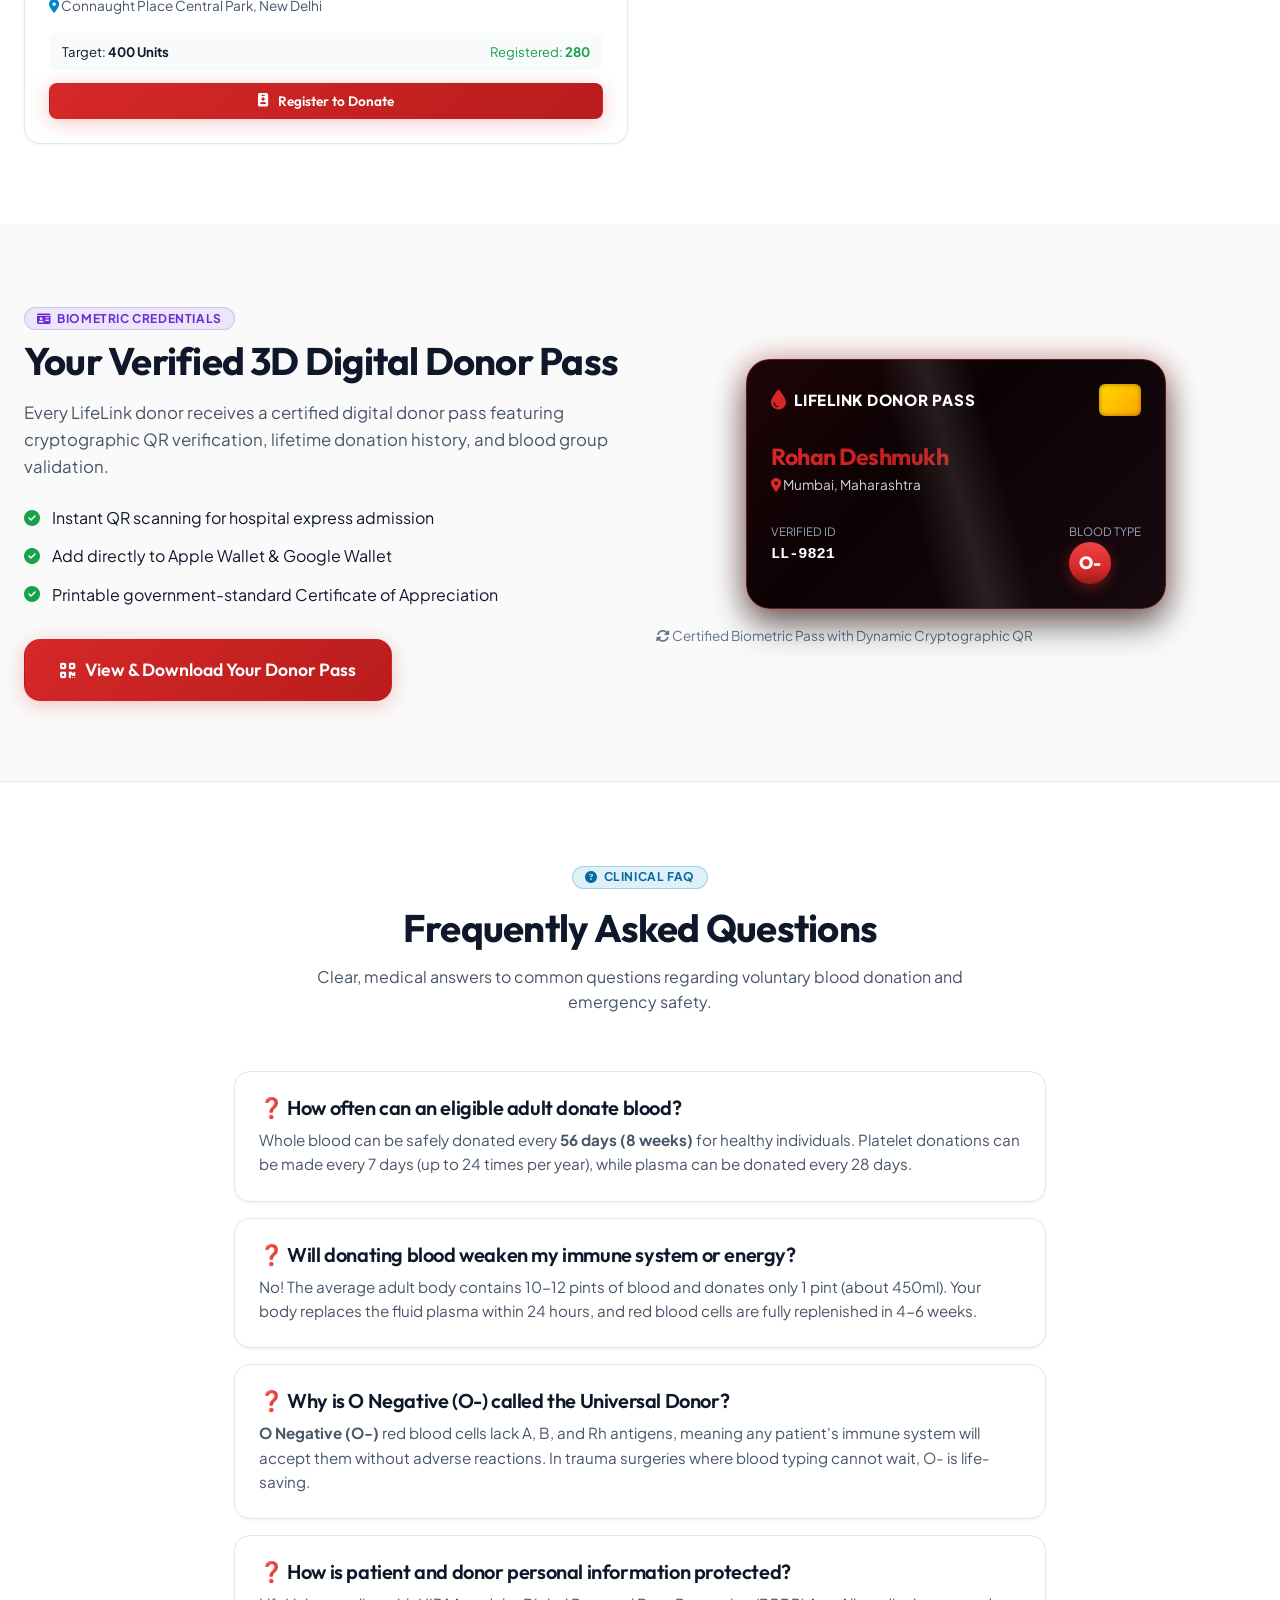
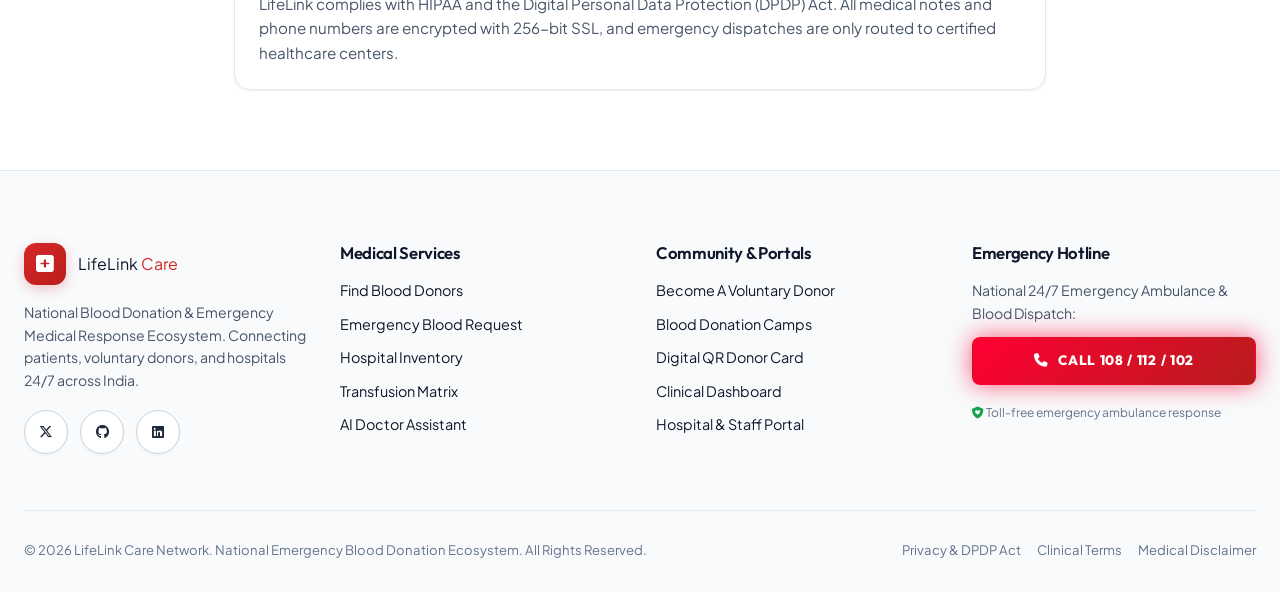
==== commit 502858fd: "feat: add segmented Dark and Light mode options across navbar in all pages" ====
--- a/index.html
+++ b/index.html
@@ -92,9 +92,15 @@
             <option value="es">🇪🇸 ES</option>
           </select>
 
-          <button id="theme-toggle-btn" class="btn btn-glass btn-icon" title="Toggle Theme" aria-label="Toggle Calm Healthcare Light/Dark Theme">
-            <i class="fa-solid fa-sun theme-toggle-icon" aria-hidden="true"></i>
-          </button>
+          <!-- Explicit Dark & Light Mode Segmented Options -->
+          <div class="theme-mode-selector" role="radiogroup" aria-label="Theme mode switcher">
+            <button type="button" class="theme-option-btn active" data-theme-val="light" aria-label="Light mode" title="Switch to Light Mode" role="radio" aria-checked="true">
+              <i class="fa-solid fa-sun" aria-hidden="true"></i> <span>Light</span>
+            </button>
+            <button type="button" class="theme-option-btn" data-theme-val="dark" aria-label="Dark mode" title="Switch to Dark Mode" role="radio" aria-checked="false">
+              <i class="fa-solid fa-moon" aria-hidden="true"></i> <span>Dark</span>
+            </button>
+          </div>
 
           <button class="btn btn-sos btn-sm btn-sos-trigger" title="Trigger Instant Emergency SOS" aria-label="Instant Emergency SOS Broadcast">
             <i class="fa-solid fa-bolt" aria-hidden="true"></i> SOS
--- a/css/glassmorphism.css
+++ b/css/glassmorphism.css
@@ -263,6 +263,71 @@
   box-sizing: border-box;
 }
 
+/* Segmented Dark/Light Theme Control Pill */
+.theme-mode-selector {
+  display: inline-grid;
+  grid-template-columns: 1fr 1fr;
+  align-items: center;
+  background: var(--bg-surface-elevated);
+  border: 1px solid var(--border-glass);
+  border-radius: var(--radius-full);
+  padding: 3px;
+  gap: 2px;
+  height: 38px;
+  box-sizing: border-box;
+}
+
+[data-theme="light"] .theme-mode-selector {
+  background: #f1f5f9;
+  border-color: #cbd5e1;
+}
+
+[data-theme="dark"] .theme-mode-selector {
+  background: #1e293b;
+  border-color: rgba(255, 255, 255, 0.12);
+}
+
+.theme-option-btn {
+  display: inline-grid;
+  grid-auto-flow: column;
+  place-items: center;
+  gap: 0.35rem;
+  padding: 0.25rem 0.65rem;
+  height: 30px;
+  border-radius: var(--radius-full);
+  border: none;
+  background: transparent;
+  color: var(--text-muted);
+  font-family: var(--font-body);
+  font-size: 0.78rem;
+  font-weight: 600;
+  cursor: pointer;
+  transition: all var(--transition-fast);
+  white-space: nowrap;
+  user-select: none;
+}
+
+.theme-option-btn i {
+  font-size: 0.8rem;
+}
+
+.theme-option-btn:hover {
+  color: var(--text-primary);
+}
+
+.theme-option-btn.active {
+  background: #ffffff;
+  color: var(--primary-600);
+  font-weight: 700;
+  box-shadow: 0 1px 3px rgba(15, 23, 42, 0.1);
+}
+
+[data-theme="dark"] .theme-option-btn.active {
+  background: #0f172a;
+  color: #38bdf8;
+  box-shadow: 0 1px 3px rgba(0, 0, 0, 0.4);
+}
+
 /* Responsive CSS Grid Rules */
 @media (max-width: 1200px) {
   .nav-container {
